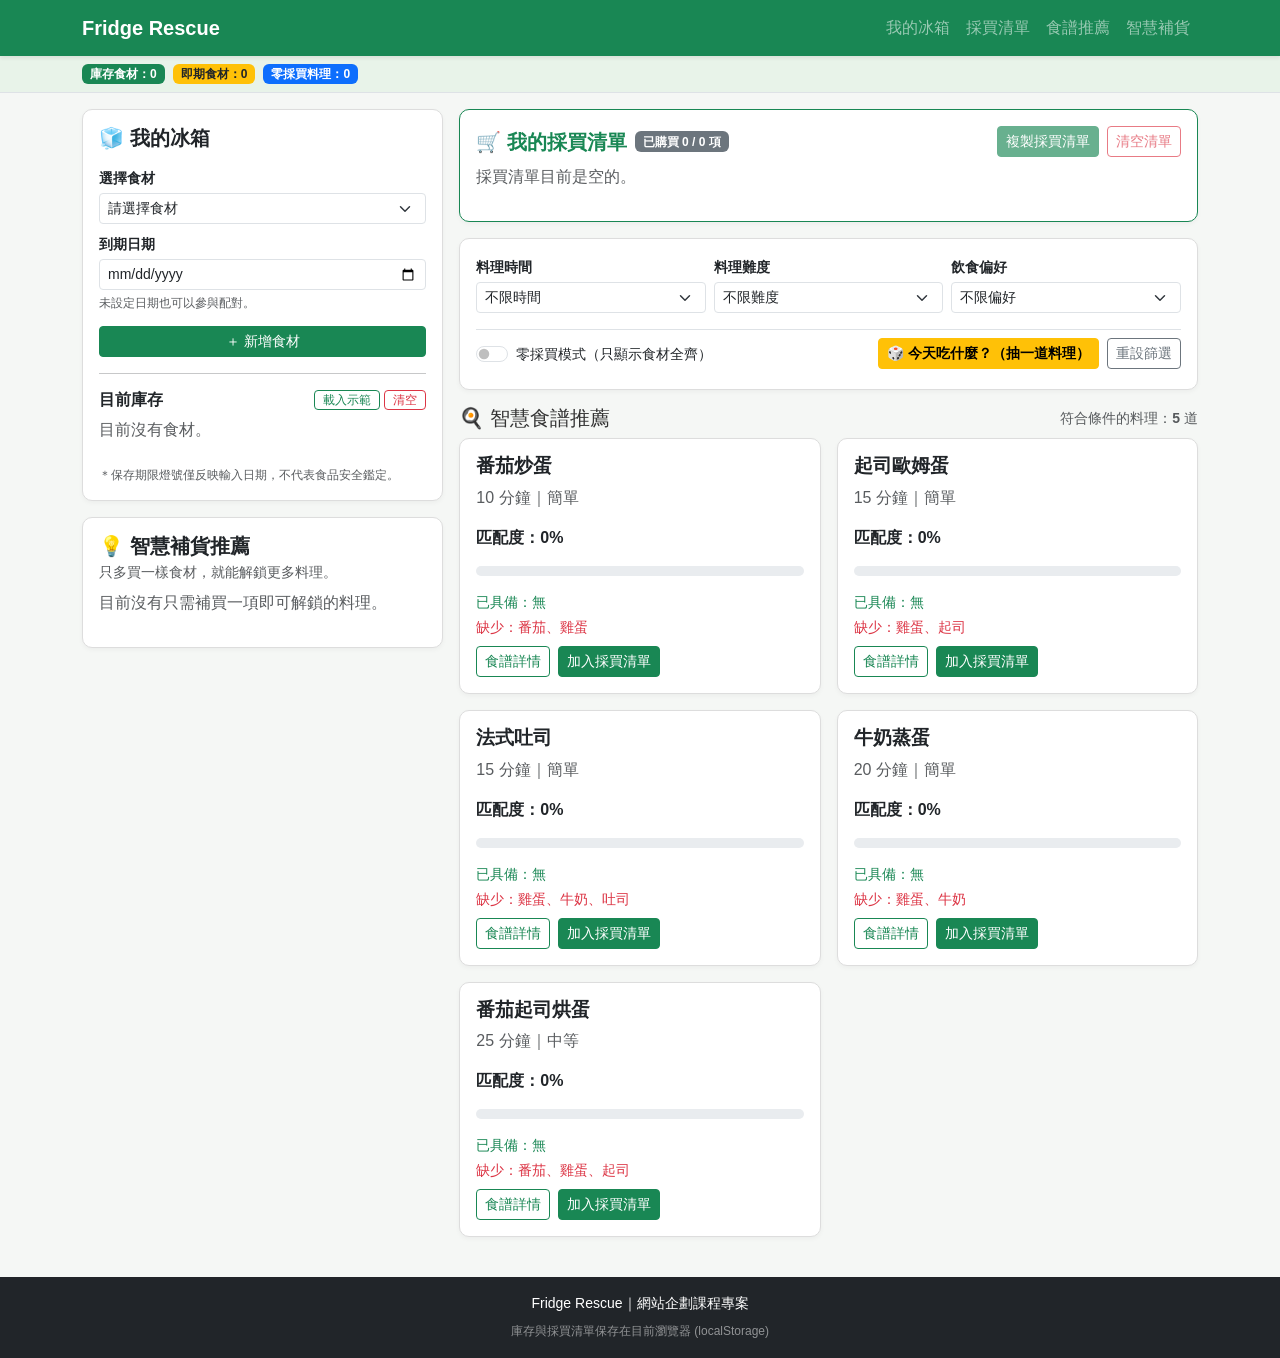
==== index.html @ 9e9a8fc3 "更改介面順序" ====
<!DOCTYPE html>
<html lang="zh-Hant">

<head>
    <meta charset="UTF-8">
    <meta name="viewport" content="width=device-width, initial-scale=1.0">
    <meta name="description" content="Fridge Rescue 智慧冰箱剩食推薦與保鮮管家">

    <title>Fridge Rescue｜智慧冰箱剩食推薦與保鮮管家</title>

    <!-- Bootstrap 5 CSS -->
    <link href="https://cdn.jsdelivr.net/npm/bootstrap@5.3.3/dist/css/bootstrap.min.css" rel="stylesheet">

    <!-- 自訂 CSS -->
    <link rel="stylesheet" href="mystyle.css">
</head>

<body>

    <!-- 頂端導覽列 -->
    <nav class="navbar navbar-expand-lg navbar-dark bg-success sticky-top shadow-sm py-2">
        <div class="container">
            <a class="navbar-brand" href="#">Fridge Rescue</a>

            <button class="navbar-toggler" type="button"
                data-bs-toggle="collapse"
                data-bs-target="#mainNavbar">
                <span class="navbar-toggler-icon"></span>
            </button>

            <div class="collapse navbar-collapse" id="mainNavbar">
                <ul class="navbar-nav ms-auto">
                    <li class="nav-item">
                        <a class="nav-link" href="#fridgeSection">我的冰箱</a>
                    </li>
                    <li class="nav-item">
                        <a class="nav-link" href="#shoppingSection">採買清單</a>
                    </li>
                    <li class="nav-item">
                        <a class="nav-link" href="#recipeSection">食譜推薦</a>
                    </li>
                    <li class="nav-item">
                        <a class="nav-link" href="#restockSection">智慧補貨</a>
                    </li>
                </ul>
            </div>
        </div>
    </nav>

   <!-- 左上角只留三個統計標籤 -->
    <header class="compact-header py-2 border-bottom">
        <div class="container">
            <div class="d-flex flex-wrap gap-2">
                <span class="badge bg-success px-2 py-1">
                    庫存食材：<span id="inventoryCount">0</span>
                </span>

                <span class="badge bg-warning text-dark px-2 py-1">
                    即期食材：<span id="expiringCount">0</span>
                </span>

                <span class="badge bg-primary px-2 py-1">
                    零採買料理：<span id="availableRecipeCount">0</span>
                </span>
            </div>
        </div>
    </header>

    <!-- 網站主要內容 -->
    <main class="container py-3">

        <div id="appMessage" role="status" aria-live="polite"></div>

        <div class="row g-3">

            <!-- 左欄（佔 4 等份）：我的冰箱 ＋ 智慧補貨 -->
            <aside class="col-lg-4" id="fridgeSection">

                <!-- 1. 我的冰箱卡片 -->
                <div class="card mb-3">
                    <div class="card-body">

                        <h2 class="h5 mb-3">🧊 我的冰箱</h2>

                        <div id="mockFridgePanel">

                            <form id="mockFridgeForm">

                                <div class="mb-2">
                                    <label for="ingredientSelect" class="form-label small fw-bold mb-1">
                                        選擇食材
                                    </label>

                                    <select id="ingredientSelect"
                                        class="form-select form-select-sm" required>
                                        <option value="">請選擇食材</option>
                                    </select>
                                </div>

                                <div class="mb-2">
                                    <label for="expiryDate" class="form-label small fw-bold mb-1">
                                        到期日期
                                    </label>

                                    <input type="date" id="expiryDate"
                                        class="form-control form-control-sm">

                                    <small class="text-muted" style="font-size: 12px;">
                                        未設定日期也可以參與配對。
                                    </small>
                                </div>

                                <button type="submit"
                                    class="btn btn-success btn-sm w-100 mt-1">
                                    ＋ 新增食材
                                </button>

                            </form>

                            <hr class="my-3">

                            <div class="d-flex justify-content-between align-items-center mb-2">
                                <h3 class="h6 mb-0 fw-bold">目前庫存</h3>
                                <div class="d-flex gap-1">
                                    <button type="button" id="loadDemoBtn"
                                        class="btn btn-outline-success btn-sm py-0 px-2" style="font-size: 12px;">
                                        載入示範
                                    </button>
                                    <button type="button" id="clearFridgeBtn"
                                        class="btn btn-outline-danger btn-sm py-0 px-2" style="font-size: 12px;">
                                        清空
                                    </button>
                                </div>
                            </div>

                            <div id="mockFridgeList" class="fridge-scroll-area">
                                <p class="text-muted small mb-0">目前沒有食材。</p>
                            </div>

                        </div>

                        <small class="text-muted d-block mt-2" style="font-size: 12px;">
                            ＊保存期限燈號僅反映輸入日期，不代表食品安全鑑定。
                        </small>

                    </div>
                </div>

                <!-- 2. 智慧補貨推薦（移至左欄下方，方便對照） -->
                <div class="card" id="restockSection">
                    <div class="card-body">
                        <h2 class="h5 mb-1">💡 智慧補貨推薦</h2>
                        <p class="text-muted small mb-2">
                            只多買一樣食材，就能解鎖更多料理。
                        </p>
                        <div id="restockList"></div>
                    </div>
                </div>

            </aside>

            <!-- 右欄（佔 8 等份）：最上方直接放「採買清單」與「篩選/抽籤」，接著顯示「食譜推薦」 -->
            <section class="col-lg-8" id="recipeSection">

                <!-- ★ 移到最上方：我的採買清單（選完食譜不用往下滑，直接在上方看到！） -->
                <div class="card mb-3 border-success" id="shoppingSection">
                    <div class="card-body py-3">

                        <div class="d-flex flex-wrap justify-content-between align-items-center gap-2 mb-2">
                            <div class="d-flex align-items-center gap-2">
                                <h2 class="h5 mb-0 text-success">🛒 我的採買清單</h2>
                                <span class="badge bg-secondary">
                                    已購買 <span id="purchasedCount">0</span> / <span id="shoppingCount">0</span> 項
                                </span>
                            </div>

                            <div class="d-flex gap-2">
                                <button type="button" id="copyShoppingBtn"
                                    class="btn btn-success btn-sm">
                                    複製採買清單
                                </button>
                                <button type="button" id="clearShoppingBtn"
                                    class="btn btn-outline-danger btn-sm">
                                    清空清單
                                </button>
                            </div>
                        </div>

                        <!-- JavaScript 動態產生採買清單（改為橫向緊湊排列） -->
                        <div id="shoppingList" class="shopping-grid"></div>

                        <!-- 複製功能的備援文字區 -->
                        <div id="copyFallback" class="mt-2" hidden>
                            <label for="shoppingCopyText" class="form-label small">
                                請手動複製以下文字：
                            </label>
                            <textarea id="shoppingCopyText"
                                class="form-control form-control-sm"
                                rows="3" readonly></textarea>
                        </div>

                    </div>
                </div>

                <!-- 篩選條件 ＋ 今天吃什麼抽籤機（合併成緊湊工具列） -->
                <div class="card mb-3">
                    <div class="card-body py-3">

                        <div class="row g-2 align-items-end">

                            <div class="col-sm-4">
                                <label for="timeFilter" class="form-label small fw-bold mb-1">
                                    料理時間
                                </label>
                                <select id="timeFilter" class="form-select form-select-sm">
                                    <option value="all">不限時間</option>
                                    <option value="10">10 分鐘以內</option>
                                    <option value="20">20 分鐘以內</option>
                                    <option value="30">30 分鐘以內</option>
                                </select>
                            </div>

                            <div class="col-sm-4">
                                <label for="difficultyFilter" class="form-label small fw-bold mb-1">
                                    料理難度
                                </label>
                                <select id="difficultyFilter" class="form-select form-select-sm">
                                    <option value="all">不限難度</option>
                                    <option value="簡單">簡單</option>
                                    <option value="中等">中等</option>
                                    <option value="困難">困難</option>
                                </select>
                            </div>

                            <div class="col-sm-4">
                                <label for="dietFilter" class="form-label small fw-bold mb-1">
                                    飲食偏好
                                </label>
                                <select id="dietFilter" class="form-select form-select-sm">
                                    <option value="all">不限偏好</option>
                                    <option value="蛋奶素">蛋奶素</option>
                                    <option value="無肉">無肉</option>
                                    <option value="無乳製品">無乳製品</option>
                                </select>
                            </div>

                        </div>

                        <div class="d-flex flex-wrap justify-content-between align-items-center gap-2 mt-3 pt-2 border-top">
                            <!-- 零採買模式 -->
                            <div class="form-check form-switch mb-0">
                                <input type="checkbox"
                                    class="form-check-input"
                                    id="zeroShopping">
                                <label class="form-check-label small"
                                    for="zeroShopping">
                                    零採買模式（只顯示食材全齊）
                                </label>
                            </div>

                            <!-- 料理抽籤機按鈕與重設篩選並排 -->
                            <div class="d-flex flex-wrap gap-2 align-items-center">
                                <button type="button" id="randomRecipeBtn"
                                    class="btn btn-warning btn-sm fw-bold">
                                    🎲 今天吃什麼？（抽一道料理）
                                </button>

                                <button type="button" id="resetFiltersBtn"
                                    class="btn btn-outline-secondary btn-sm">
                                    重設篩選
                                </button>
                            </div>
                        </div>

                        <div id="randomRecipeMessage" class="small text-danger mt-1"
                            role="status" aria-live="polite"></div>

                    </div>
                </div>

                <!-- 食譜列表標題列 -->
                <div class="d-flex justify-content-between align-items-center mb-2">
                    <h2 class="h5 mb-0">🍳 智慧食譜推薦</h2>
                    <span class="text-muted small">
                        符合條件的料理：<strong><span id="recipeCount">0</span></strong> 道
                    </span>
                </div>

                <!-- JavaScript 動態產生食譜卡片 -->
                <div id="recipeList" class="row g-3"></div>

            </section>

        </div>

    </main>

    <!-- Bootstrap Modal：食譜詳情 -->
    <div class="modal fade" id="recipeModal" tabindex="-1"
        aria-labelledby="recipeModalTitle" aria-hidden="true">

        <div class="modal-dialog modal-lg modal-dialog-scrollable">

            <div class="modal-content">

                <div class="modal-header">

                    <h2 class="modal-title h5" id="recipeModalTitle">
                        食譜詳情
                    </h2>

                    <button type="button" class="btn-close"
                        data-bs-dismiss="modal"
                        aria-label="關閉"></button>

                </div>

                <div class="modal-body" id="recipeModalBody"></div>

                <div class="modal-footer">

                    <button type="button" id="modalAddShoppingBtn"
                        class="btn btn-success">
                        加入採買清單
                    </button>

                    <button type="button"
                        class="btn btn-secondary"
                        data-bs-dismiss="modal">
                        關閉
                    </button>

                </div>

            </div>

        </div>

    </div>

    <!-- 網站頁尾 -->
    <footer class="bg-dark text-white text-center py-3 mt-4">
        <p class="mb-1 small">Fridge Rescue｜網站企劃課程專案</p>
        <small class="text-white-50" style="font-size: 12px;">
            庫存與採買清單保存在目前瀏覽器 (localStorage)
        </small>
    </footer>

    <!-- Bootstrap 5 JavaScript -->
    <script src="https://cdn.jsdelivr.net/npm/bootstrap@5.3.3/dist/js/bootstrap.bundle.min.js"></script>

    <!-- 食材主檔 -->
    <script src="ingredients.js"></script>

    <!-- 測試食譜 -->
    <script src="recipes.js"></script>

    <!-- 主要功能程式 -->
    <script src="myScript.js"></script>

</body>

</html>
---- mystyle.css ----
@charset "UTF-8";

/* ==============================
   Fridge Rescue 緊湊高效率版面樣式
   ============================== */

/* 基本網頁樣式 */
body {
    margin: 0;
    padding: 0;
    font-family: Arial, Helvetica, "微軟正黑體", sans-serif;
    background-color: #f5f7f5;
    color: #333333;
}

/* 導覽列 */
.navbar-brand {
    font-size: 20px;
    font-weight: bold;
}

/* 縮小後的頂部橫幅（左上角顯示標題與統計） */
.compact-header {
    background-color: #e8f3e9;
}

/* 主要內容區錨點偏移 */
section, aside {
    scroll-margin-top: 65px;
}

/* 卡片共用 */
.card {
    border: 1px solid #dddddd;
    border-radius: 10px;
    box-shadow: 0 2px 5px rgba(0, 0, 0, 0.04);
}

.card h2 {
    font-weight: bold;
}

/* 冰箱庫存捲軸區（避免食材太多時把頁面撐太長） */
.fridge-scroll-area {
    max-height: 360px;
    overflow-y: auto;
    padding-right: 4px;
}

.fridge-item {
    padding: 10px 0;
    border-bottom: 1px solid #eeeeee;
}

.fridge-item:last-child {
    border-bottom: none;
}

/* 上方採買清單：改為多欄橫向排列，不佔垂直高度 */
.shopping-grid {
    display: flex;
    flex-wrap: wrap;
    gap: 8px;
}

.shopping-item {
    display: flex;
    align-items: center;
    justify-content: space-between;
    gap: 10px;
    padding: 6px 12px;
    background-color: #f8fbf8;
    border: 1px solid #d4e8d6;
    border-radius: 8px;
    min-width: 180px;
    flex: 1 1 auto;
}

/* 已購買食材 */
.purchased {
    text-decoration: line-through;
    color: #999999;
}

/* 食譜卡片 */
.recipe-card {
    height: 100%;
}

.recipe-card h3 {
    font-size: 19px;
    font-weight: bold;
}

.recipe-image {
    width: 100%;
    height: 170px;
    object-fit: cover;
    border-radius: 6px;
}

/* 匹配度進度條 */
.progress {
    height: 10px;
    background-color: #e9ecef;
}

/* 已具備及缺少食材 */
.owned-ingredients {
    color: #198754;
    font-size: 14px;
    margin-bottom: 4px;
}

.missing-ingredients {
    color: #dc3545;
    font-size: 14px;
    margin-bottom: 8px;
}

/* 智慧補貨項目 */
.restock-item {
    padding: 10px 12px;
    margin-bottom: 8px;
    background-color: #f0f7f1;
    border-radius: 8px;
    font-size: 14px;
}

button {
    cursor: pointer;
}

/* 手機版響應式調整 */
@media screen and (max-width: 768px) {
    .recipe-image {
        height: 150px;
    }

    .shopping-item {
        width: 100%;
    }
}
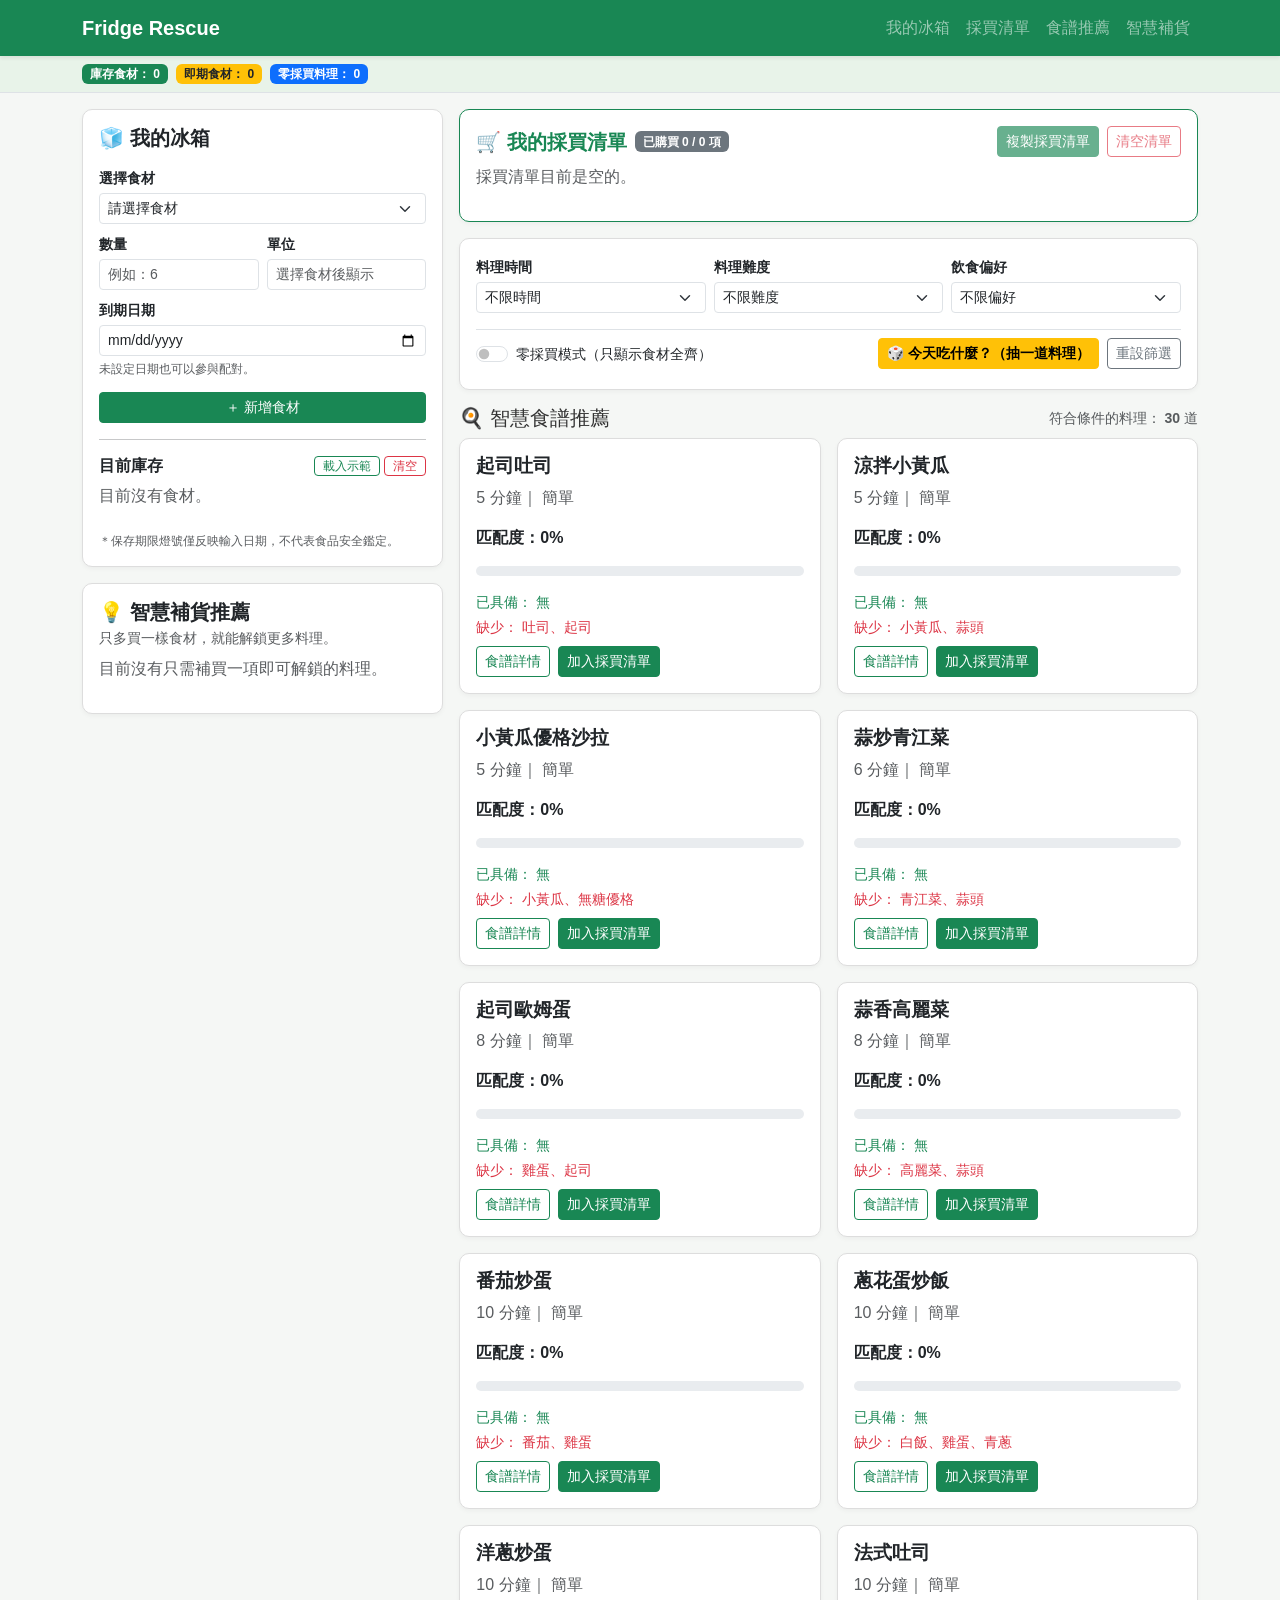
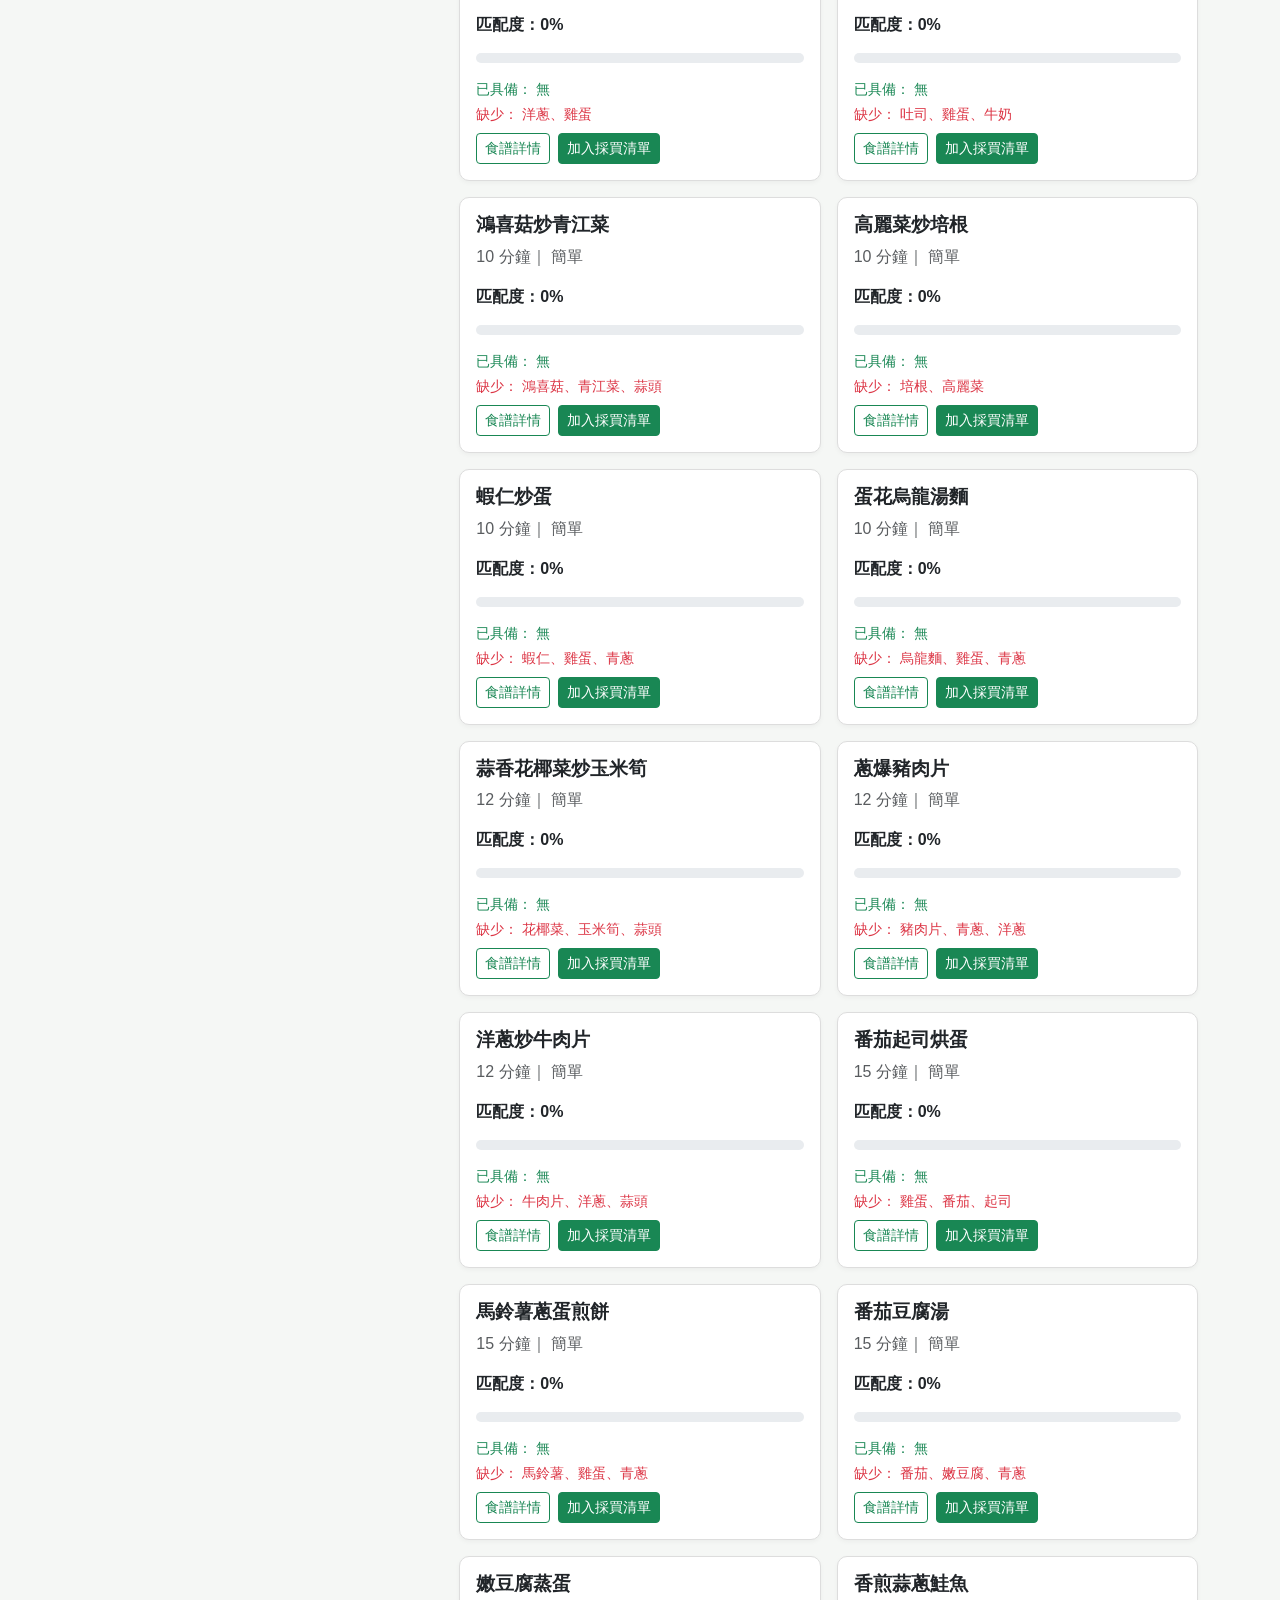
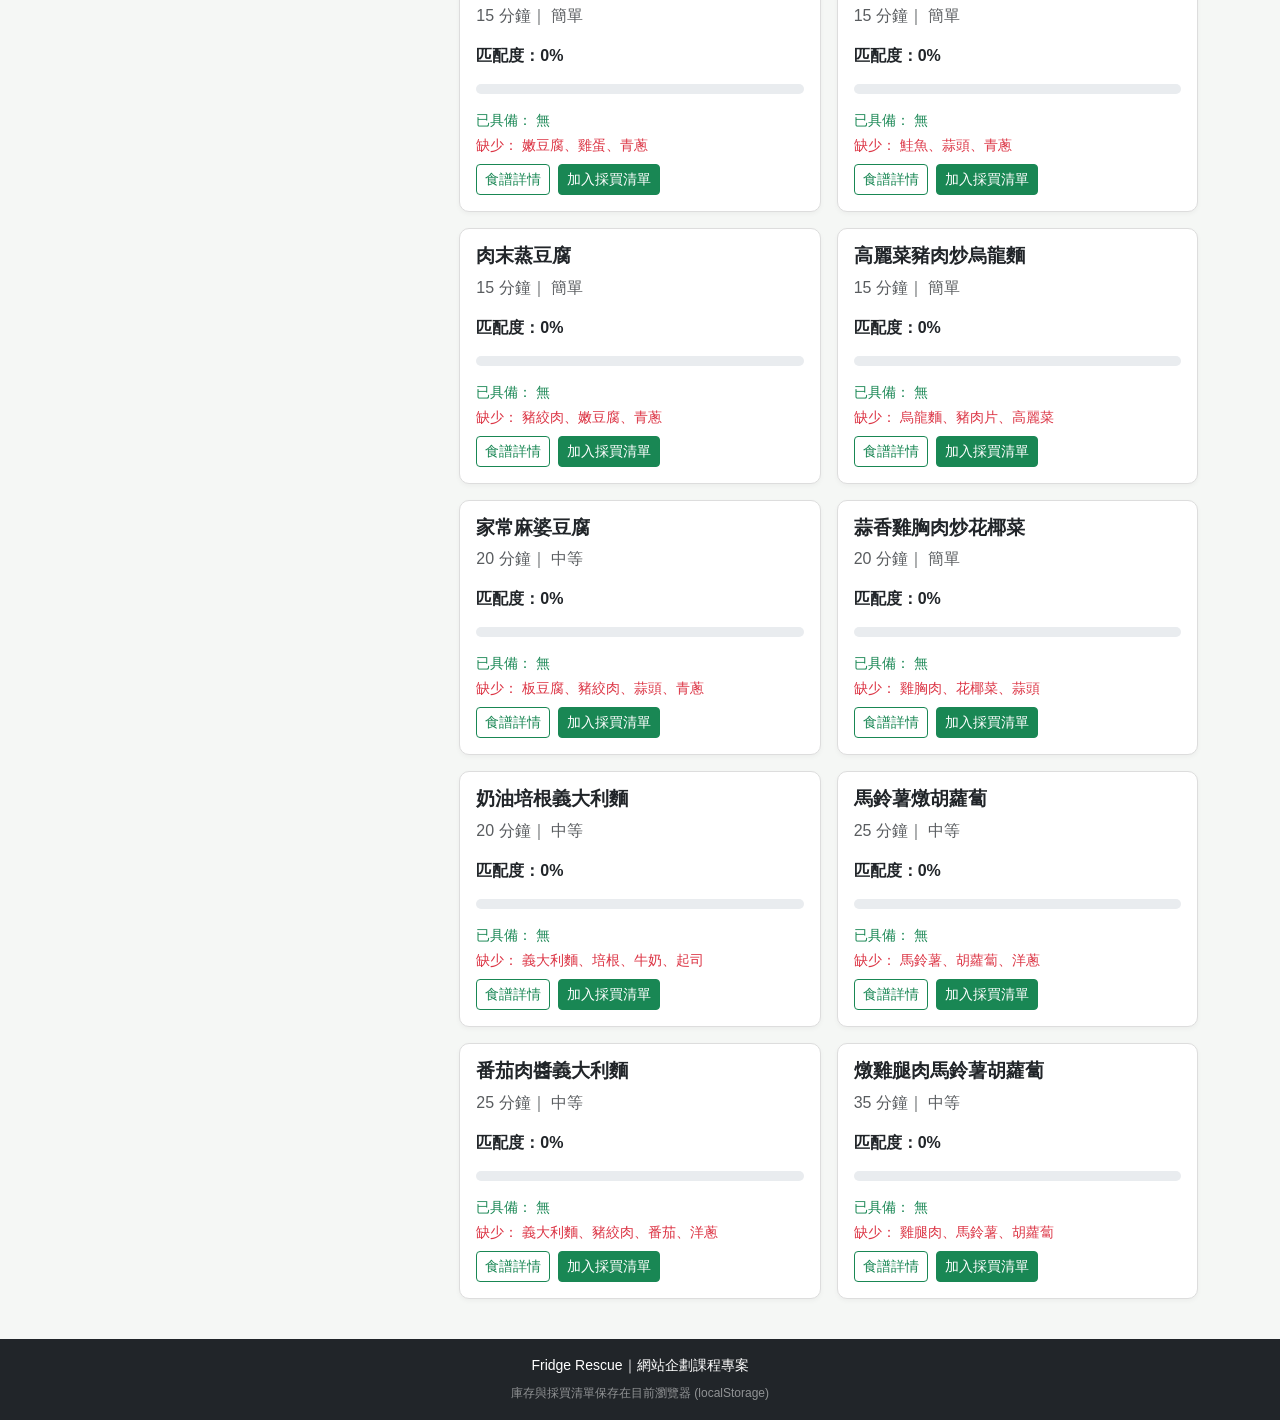
==== commit c3a8d610: "Add files via upload" ====
--- a/index.html
+++ b/index.html
@@ -1,6 +1,6 @@
+
 <!DOCTYPE html>
 <html lang="zh-Hant">
-
 <head>
     <meta charset="UTF-8">
     <meta name="viewport" content="width=device-width, initial-scale=1.0">
@@ -20,48 +20,72 @@
     <!-- 頂端導覽列 -->
     <nav class="navbar navbar-expand-lg navbar-dark bg-success sticky-top shadow-sm py-2">
         <div class="container">
-            <a class="navbar-brand" href="#">Fridge Rescue</a>
-
-            <button class="navbar-toggler" type="button"
+            <a class="navbar-brand" href="#">
+                Fridge Rescue
+            </a>
+
+            <button
+                class="navbar-toggler"
+                type="button"
                 data-bs-toggle="collapse"
-                data-bs-target="#mainNavbar">
+                data-bs-target="#mainNavbar"
+                aria-controls="mainNavbar"
+                aria-expanded="false"
+                aria-label="切換導覽選單">
+
                 <span class="navbar-toggler-icon"></span>
             </button>
 
             <div class="collapse navbar-collapse" id="mainNavbar">
                 <ul class="navbar-nav ms-auto">
                     <li class="nav-item">
-                        <a class="nav-link" href="#fridgeSection">我的冰箱</a>
+                        <a class="nav-link" href="#fridgeSection">
+                            我的冰箱
+                        </a>
                     </li>
+
                     <li class="nav-item">
-                        <a class="nav-link" href="#shoppingSection">採買清單</a>
+                        <a class="nav-link" href="#shoppingSection">
+                            採買清單
+                        </a>
                     </li>
+
                     <li class="nav-item">
-                        <a class="nav-link" href="#recipeSection">食譜推薦</a>
+                        <a class="nav-link" href="#recipeSection">
+                            食譜推薦
+                        </a>
                     </li>
+
                     <li class="nav-item">
-                        <a class="nav-link" href="#restockSection">智慧補貨</a>
+                        <a class="nav-link" href="#restockSection">
+                            智慧補貨
+                        </a>
                     </li>
                 </ul>
             </div>
         </div>
     </nav>
 
-   <!-- 左上角只留三個統計標籤 -->
+    <!-- 精簡統計橫幅 -->
     <header class="compact-header py-2 border-bottom">
         <div class="container">
             <div class="d-flex flex-wrap gap-2">
+
                 <span class="badge bg-success px-2 py-1">
-                    庫存食材：<span id="inventoryCount">0</span>
+                    庫存食材：
+                    <span id="inventoryCount">0</span>
                 </span>
 
                 <span class="badge bg-warning text-dark px-2 py-1">
-                    即期食材：<span id="expiringCount">0</span>
+                    即期食材：
+                    <span id="expiringCount">0</span>
                 </span>
 
                 <span class="badge bg-primary px-2 py-1">
-                    零採買料理：<span id="availableRecipeCount">0</span>
+                    零採買料理：
+                    <span id="availableRecipeCount">0</span>
                 </span>
+
             </div>
         </div>
     </header>
@@ -69,235 +93,428 @@
     <!-- 網站主要內容 -->
     <main class="container py-3">
 
-        <div id="appMessage" role="status" aria-live="polite"></div>
+        <div
+            id="appMessage"
+            role="status"
+            aria-live="polite">
+        </div>
 
         <div class="row g-3">
 
-            <!-- 左欄（佔 4 等份）：我的冰箱 ＋ 智慧補貨 -->
+            <!-- 左欄：我的冰箱與智慧補貨 -->
             <aside class="col-lg-4" id="fridgeSection">
 
-                <!-- 1. 我的冰箱卡片 -->
+                <!-- 我的冰箱 -->
                 <div class="card mb-3">
                     <div class="card-body">
 
-                        <h2 class="h5 mb-3">🧊 我的冰箱</h2>
+                        <h2 class="h5 mb-3">
+                            🧊 我的冰箱
+                        </h2>
 
                         <div id="mockFridgePanel">
 
                             <form id="mockFridgeForm">
 
+                                <!-- 選擇食材 -->
                                 <div class="mb-2">
-                                    <label for="ingredientSelect" class="form-label small fw-bold mb-1">
+
+                                    <label
+                                        for="ingredientSelect"
+                                        class="form-label small fw-bold mb-1">
                                         選擇食材
                                     </label>
 
-                                    <select id="ingredientSelect"
-                                        class="form-select form-select-sm" required>
-                                        <option value="">請選擇食材</option>
+                                    <select
+                                        id="ingredientSelect"
+                                        class="form-select form-select-sm"
+                                        required>
+
+                                        <option value="">
+                                            請選擇食材
+                                        </option>
                                     </select>
                                 </div>
 
+                                <!-- 數量與單位 -->
+                                <div class="row g-2 mb-2">
+
+                                    <div class="col-6">
+
+                                        <label
+                                            for="ingredientQuantity"
+                                            class="form-label small fw-bold mb-1">
+                                            數量
+                                        </label>
+
+                                        <input
+                                            type="number"
+                                            id="ingredientQuantity"
+                                            class="form-control form-control-sm"
+                                            min="0.01"
+                                            step="any"
+                                            placeholder="例如：6"
+                                            required>
+                                    </div>
+
+                                    <div class="col-6">
+
+                                        <label
+                                            for="ingredientUnit"
+                                            class="form-label small fw-bold mb-1">
+                                            單位
+                                        </label>
+
+                                        <input
+                                            type="text"
+                                            id="ingredientUnit"
+                                            class="form-control form-control-sm"
+                                            placeholder="選擇食材後顯示"
+                                            readonly
+                                            aria-label="食材建議單位">
+                                    </div>
+                                </div>
+
+                                <!-- 到期日期 -->
                                 <div class="mb-2">
-                                    <label for="expiryDate" class="form-label small fw-bold mb-1">
+
+                                    <label
+                                        for="expiryDate"
+                                        class="form-label small fw-bold mb-1">
                                         到期日期
                                     </label>
 
-                                    <input type="date" id="expiryDate"
+                                    <input
+                                        type="date"
+                                        id="expiryDate"
                                         class="form-control form-control-sm">
 
-                                    <small class="text-muted" style="font-size: 12px;">
+                                    <small
+                                        class="text-muted"
+                                        style="font-size:12px;">
                                         未設定日期也可以參與配對。
                                     </small>
                                 </div>
 
-                                <button type="submit"
+                                <button
+                                    type="submit"
                                     class="btn btn-success btn-sm w-100 mt-1">
                                     ＋ 新增食材
                                 </button>
-
                             </form>
 
                             <hr class="my-3">
 
+                            <!-- 目前庫存 -->
                             <div class="d-flex justify-content-between align-items-center mb-2">
-                                <h3 class="h6 mb-0 fw-bold">目前庫存</h3>
+
+                                <h3 class="h6 mb-0 fw-bold">
+                                    目前庫存
+                                </h3>
+
                                 <div class="d-flex gap-1">
-                                    <button type="button" id="loadDemoBtn"
-                                        class="btn btn-outline-success btn-sm py-0 px-2" style="font-size: 12px;">
+
+                                    <button
+                                        type="button"
+                                        id="loadDemoBtn"
+                                        class="btn btn-outline-success btn-sm py-0 px-2"
+                                        style="font-size:12px;">
                                         載入示範
                                     </button>
-                                    <button type="button" id="clearFridgeBtn"
-                                        class="btn btn-outline-danger btn-sm py-0 px-2" style="font-size: 12px;">
+
+                                    <button
+                                        type="button"
+                                        id="clearFridgeBtn"
+                                        class="btn btn-outline-danger btn-sm py-0 px-2"
+                                        style="font-size:12px;">
                                         清空
                                     </button>
                                 </div>
                             </div>
 
-                            <div id="mockFridgeList" class="fridge-scroll-area">
-                                <p class="text-muted small mb-0">目前沒有食材。</p>
-                            </div>
-
+                            <div
+                                id="mockFridgeList"
+                                class="fridge-scroll-area">
+
+                                <p class="text-muted small mb-0">
+                                    目前沒有食材。
+                                </p>
+                            </div>
                         </div>
 
-                        <small class="text-muted d-block mt-2" style="font-size: 12px;">
+                        <small
+                            class="text-muted d-block mt-2"
+                            style="font-size:12px;">
                             ＊保存期限燈號僅反映輸入日期，不代表食品安全鑑定。
                         </small>
-
                     </div>
                 </div>
 
-                <!-- 2. 智慧補貨推薦（移至左欄下方，方便對照） -->
+                <!-- 智慧補貨 -->
                 <div class="card" id="restockSection">
                     <div class="card-body">
-                        <h2 class="h5 mb-1">💡 智慧補貨推薦</h2>
+
+                        <h2 class="h5 mb-1">
+                            💡 智慧補貨推薦
+                        </h2>
+
                         <p class="text-muted small mb-2">
                             只多買一樣食材，就能解鎖更多料理。
                         </p>
+
                         <div id="restockList"></div>
                     </div>
                 </div>
-
             </aside>
 
-            <!-- 右欄（佔 8 等份）：最上方直接放「採買清單」與「篩選/抽籤」，接著顯示「食譜推薦」 -->
+            <!-- 右欄：採買清單與食譜推薦 -->
             <section class="col-lg-8" id="recipeSection">
 
-                <!-- ★ 移到最上方：我的採買清單（選完食譜不用往下滑，直接在上方看到！） -->
-                <div class="card mb-3 border-success" id="shoppingSection">
+                <!-- 我的採買清單 -->
+                <div
+                    class="card mb-3 border-success"
+                    id="shoppingSection">
+
                     <div class="card-body py-3">
 
                         <div class="d-flex flex-wrap justify-content-between align-items-center gap-2 mb-2">
+
                             <div class="d-flex align-items-center gap-2">
-                                <h2 class="h5 mb-0 text-success">🛒 我的採買清單</h2>
+
+                                <h2 class="h5 mb-0 text-success">
+                                    🛒 我的採買清單
+                                </h2>
+
                                 <span class="badge bg-secondary">
-                                    已購買 <span id="purchasedCount">0</span> / <span id="shoppingCount">0</span> 項
+                                    已購買
+                                    <span id="purchasedCount">0</span> /
+                                    <span id="shoppingCount">0</span>
+                                    項
                                 </span>
                             </div>
 
                             <div class="d-flex gap-2">
-                                <button type="button" id="copyShoppingBtn"
+
+                                <button
+                                    type="button"
+                                    id="copyShoppingBtn"
                                     class="btn btn-success btn-sm">
                                     複製採買清單
                                 </button>
-                                <button type="button" id="clearShoppingBtn"
+
+                                <button
+                                    type="button"
+                                    id="clearShoppingBtn"
                                     class="btn btn-outline-danger btn-sm">
                                     清空清單
                                 </button>
                             </div>
                         </div>
 
-                        <!-- JavaScript 動態產生採買清單（改為橫向緊湊排列） -->
-                        <div id="shoppingList" class="shopping-grid"></div>
-
-                        <!-- 複製功能的備援文字區 -->
-                        <div id="copyFallback" class="mt-2" hidden>
-                            <label for="shoppingCopyText" class="form-label small">
+                        <div
+                            id="shoppingList"
+                            class="shopping-grid">
+                        </div>
+
+                        <!-- 複製功能備援 -->
+                        <div
+                            id="copyFallback"
+                            class="mt-2"
+                            hidden>
+
+                            <label
+                                for="shoppingCopyText"
+                                class="form-label small">
                                 請手動複製以下文字：
                             </label>
-                            <textarea id="shoppingCopyText"
+
+                            <textarea
+                                id="shoppingCopyText"
                                 class="form-control form-control-sm"
-                                rows="3" readonly></textarea>
+                                rows="3"
+                                readonly></textarea>
                         </div>
-
                     </div>
                 </div>
 
-                <!-- 篩選條件 ＋ 今天吃什麼抽籤機（合併成緊湊工具列） -->
+                <!-- 篩選條件與料理抽籤機 -->
                 <div class="card mb-3">
                     <div class="card-body py-3">
 
                         <div class="row g-2 align-items-end">
 
+                            <!-- 料理時間 -->
                             <div class="col-sm-4">
-                                <label for="timeFilter" class="form-label small fw-bold mb-1">
+
+                                <label
+                                    for="timeFilter"
+                                    class="form-label small fw-bold mb-1">
                                     料理時間
                                 </label>
-                                <select id="timeFilter" class="form-select form-select-sm">
-                                    <option value="all">不限時間</option>
-                                    <option value="10">10 分鐘以內</option>
-                                    <option value="20">20 分鐘以內</option>
-                                    <option value="30">30 分鐘以內</option>
+
+                                <select
+                                    id="timeFilter"
+                                    class="form-select form-select-sm">
+
+                                    <option value="all">
+                                        不限時間
+                                    </option>
+
+                                    <option value="10">
+                                        10 分鐘以內
+                                    </option>
+
+                                    <option value="20">
+                                        20 分鐘以內
+                                    </option>
+
+                                    <option value="30">
+                                        30 分鐘以內
+                                    </option>
                                 </select>
                             </div>
 
+                            <!-- 料理難度 -->
                             <div class="col-sm-4">
-                                <label for="difficultyFilter" class="form-label small fw-bold mb-1">
+
+                                <label
+                                    for="difficultyFilter"
+                                    class="form-label small fw-bold mb-1">
                                     料理難度
                                 </label>
-                                <select id="difficultyFilter" class="form-select form-select-sm">
-                                    <option value="all">不限難度</option>
-                                    <option value="簡單">簡單</option>
-                                    <option value="中等">中等</option>
-                                    <option value="困難">困難</option>
+
+                                <select
+                                    id="difficultyFilter"
+                                    class="form-select form-select-sm">
+
+                                    <option value="all">
+                                        不限難度
+                                    </option>
+
+                                    <option value="簡單">
+                                        簡單
+                                    </option>
+
+                                    <option value="中等">
+                                        中等
+                                    </option>
+
+                                    <option value="困難">
+                                        困難
+                                    </option>
                                 </select>
                             </div>
 
+                            <!-- 飲食偏好 -->
                             <div class="col-sm-4">
-                                <label for="dietFilter" class="form-label small fw-bold mb-1">
+
+                                <label
+                                    for="dietFilter"
+                                    class="form-label small fw-bold mb-1">
                                     飲食偏好
                                 </label>
-                                <select id="dietFilter" class="form-select form-select-sm">
-                                    <option value="all">不限偏好</option>
-                                    <option value="蛋奶素">蛋奶素</option>
-                                    <option value="無肉">無肉</option>
-                                    <option value="無乳製品">無乳製品</option>
+
+                                <select
+                                    id="dietFilter"
+                                    class="form-select form-select-sm">
+
+                                    <option value="all">
+                                        不限偏好
+                                    </option>
+
+                                    <option value="葷食">
+                                        葷食
+                                    </option>
+
+                                    <option value="蛋奶素">
+                                        蛋奶素
+                                    </option>
+
+                                    <option value="全素">
+                                        全素
+                                    </option>
                                 </select>
                             </div>
-
                         </div>
 
                         <div class="d-flex flex-wrap justify-content-between align-items-center gap-2 mt-3 pt-2 border-top">
+
                             <!-- 零採買模式 -->
                             <div class="form-check form-switch mb-0">
-                                <input type="checkbox"
+
+                                <input
+                                    type="checkbox"
                                     class="form-check-input"
                                     id="zeroShopping">
-                                <label class="form-check-label small"
+
+                                <label
+                                    class="form-check-label small"
                                     for="zeroShopping">
                                     零採買模式（只顯示食材全齊）
                                 </label>
                             </div>
 
-                            <!-- 料理抽籤機按鈕與重設篩選並排 -->
                             <div class="d-flex flex-wrap gap-2 align-items-center">
-                                <button type="button" id="randomRecipeBtn"
+
+                                <button
+                                    type="button"
+                                    id="randomRecipeBtn"
                                     class="btn btn-warning btn-sm fw-bold">
                                     🎲 今天吃什麼？（抽一道料理）
                                 </button>
 
-                                <button type="button" id="resetFiltersBtn"
+                                <button
+                                    type="button"
+                                    id="resetFiltersBtn"
                                     class="btn btn-outline-secondary btn-sm">
                                     重設篩選
                                 </button>
                             </div>
                         </div>
 
-                        <div id="randomRecipeMessage" class="small text-danger mt-1"
-                            role="status" aria-live="polite"></div>
-
+                        <div
+                            id="randomRecipeMessage"
+                            class="small text-danger mt-1"
+                            role="status"
+                            aria-live="polite">
+                        </div>
                     </div>
                 </div>
 
-                <!-- 食譜列表標題列 -->
+                <!-- 智慧食譜推薦列表 -->
                 <div class="d-flex justify-content-between align-items-center mb-2">
-                    <h2 class="h5 mb-0">🍳 智慧食譜推薦</h2>
+
+                    <h2 class="h5 mb-0">
+                        🍳 智慧食譜推薦
+                    </h2>
+
                     <span class="text-muted small">
-                        符合條件的料理：<strong><span id="recipeCount">0</span></strong> 道
+                        符合條件的料理：
+                        <strong>
+                            <span id="recipeCount">0</span>
+                        </strong>
+                        道
                     </span>
                 </div>
 
-                <!-- JavaScript 動態產生食譜卡片 -->
-                <div id="recipeList" class="row g-3"></div>
-
+                <div
+                    id="recipeList"
+                    class="row g-3">
+                </div>
             </section>
-
         </div>
-
     </main>
 
-    <!-- Bootstrap Modal：食譜詳情 -->
-    <div class="modal fade" id="recipeModal" tabindex="-1"
-        aria-labelledby="recipeModalTitle" aria-hidden="true">
+    <!-- ======================================
+         食譜詳情 Modal
+         ====================================== -->
+
+    <div
+        class="modal fade"
+        id="recipeModal"
+        tabindex="-1"
+        aria-labelledby="recipeModalTitle"
+        aria-hidden="true">
 
         <div class="modal-dialog modal-lg modal-dialog-scrollable">
 
@@ -305,43 +522,166 @@
 
                 <div class="modal-header">
 
-                    <h2 class="modal-title h5" id="recipeModalTitle">
+                    <h2
+                        class="modal-title h5"
+                        id="recipeModalTitle">
                         食譜詳情
                     </h2>
 
-                    <button type="button" class="btn-close"
+                    <button
+                        type="button"
+                        class="btn-close"
                         data-bs-dismiss="modal"
-                        aria-label="關閉"></button>
-
-                </div>
-
-                <div class="modal-body" id="recipeModalBody"></div>
+                        aria-label="關閉">
+                    </button>
+                </div>
+
+                <div
+                    class="modal-body"
+                    id="recipeModalBody">
+                </div>
 
                 <div class="modal-footer">
 
-                    <button type="button" id="modalAddShoppingBtn"
-                        class="btn btn-success">
+                    <!-- 原本的採買功能 -->
+                    <button
+                        type="button"
+                        id="modalAddShoppingBtn"
+                        class="btn btn-outline-success">
                         加入採買清單
                     </button>
 
-                    <button type="button"
+                    <!-- V2.0 新增：完成料理入口 -->
+                    <button
+                        type="button"
+                        id="completeRecipeBtn"
+                        class="btn btn-success"
+                        disabled>
+                        ✓ 完成料理／更新庫存
+                    </button>
+
+                    <button
+                        type="button"
                         class="btn btn-secondary"
                         data-bs-dismiss="modal">
                         關閉
                     </button>
-
-                </div>
-
+                </div>
             </div>
-
         </div>
-
     </div>
 
-    <!-- 網站頁尾 -->
+    <!-- ======================================
+         V2.0 新增：更新庫存 Modal
+         下一步由 myScript.js 接入操作邏輯
+         ====================================== -->
+
+    <div
+        class="modal fade"
+        id="cookingInventoryModal"
+        tabindex="-1"
+        aria-labelledby="cookingInventoryModalTitle"
+        aria-hidden="true">
+
+        <div class="modal-dialog modal-lg modal-dialog-scrollable">
+
+            <div class="modal-content">
+
+                <div class="modal-header">
+
+                    <h2
+                        class="modal-title h5"
+                        id="cookingInventoryModalTitle">
+                        完成料理／更新庫存
+                    </h2>
+
+                    <button
+                        type="button"
+                        class="btn-close"
+                        data-bs-dismiss="modal"
+                        aria-label="關閉">
+                    </button>
+                </div>
+
+                <div class="modal-body">
+
+                    <p class="text-muted small mb-3">
+                        請選擇實際使用的食材批次與數量。
+                        系統不會自動根據食譜文字扣除食材，
+                        只有在確認後才會更新庫存。
+                    </p>
+
+                    <!-- 顯示目前要完成的料理 -->
+                    <div class="mb-3">
+
+                        <h3
+                            class="h6 fw-bold"
+                            id="cookingRecipeName">
+                            尚未選擇料理
+                        </h3>
+                    </div>
+
+                    <!-- 操作說明或警告訊息 -->
+                    <div
+                        id="cookingInventoryMessage"
+                        role="status"
+                        aria-live="polite">
+                    </div>
+
+                    <!--
+                        扣庫存表單：
+                        JavaScript 會依必要食材產生批次與數量欄位。
+                    -->
+                    <form id="cookingInventoryForm">
+
+                        <div
+                            id="cookingInventoryList">
+                        </div>
+                    </form>
+
+                    <p class="small text-muted mt-3 mb-0">
+                        注意：沒有數量、已過期或日期無效的庫存，
+                        不可直接進行扣除。
+                        配對度 100% 只表示食材種類齊全，
+                        不保證數量足夠。
+                    </p>
+                </div>
+
+                <div class="modal-footer">
+
+                    <!-- 取消不更動庫存 -->
+                    <button
+                        type="button"
+                        id="cancelCookingBtn"
+                        class="btn btn-outline-secondary"
+                        data-bs-dismiss="modal">
+                        取消
+                    </button>
+
+                    <!-- 下一步接入驗證與正式扣除功能 -->
+                    <button
+                        type="submit"
+                        form="cookingInventoryForm"
+                        id="confirmCookingBtn"
+                        class="btn btn-success"
+                        disabled>
+                        確認更新庫存
+                    </button>
+                </div>
+            </div>
+        </div>
+    </div>
+
+    <!-- 頁尾 -->
     <footer class="bg-dark text-white text-center py-3 mt-4">
-        <p class="mb-1 small">Fridge Rescue｜網站企劃課程專案</p>
-        <small class="text-white-50" style="font-size: 12px;">
+
+        <p class="mb-1 small">
+            Fridge Rescue｜網站企劃課程專案
+        </p>
+
+        <small
+            class="text-white-50"
+            style="font-size:12px;">
             庫存與採買清單保存在目前瀏覽器 (localStorage)
         </small>
     </footer>
@@ -349,15 +689,17 @@
     <!-- Bootstrap 5 JavaScript -->
     <script src="https://cdn.jsdelivr.net/npm/bootstrap@5.3.3/dist/js/bootstrap.bundle.min.js"></script>
 
-    <!-- 食材主檔 -->
+    <!-- B 的食材主檔 -->
     <script src="ingredients.js"></script>
 
-    <!-- 測試食譜 -->
-    <script src="recipes.js"></script>
-
-    <!-- 主要功能程式 -->
+    <!-- C 的 30 道正式食譜 -->
+    <script src="recipes-c.js"></script>
+
+    <!-- C 食譜與 A 系統的資料格式轉換 -->
+    <script src="recipe-adapter.js"></script>
+
+    <!-- A 的主要功能程式 -->
     <script src="myScript.js"></script>
 
 </body>
-
-</html>+</html>
--- a/mystyle.css
+++ b/mystyle.css
@@ -1,7 +1,9 @@
+
 @charset "UTF-8";
 
 /* ==============================
-   Fridge Rescue 緊湊高效率版面樣式
+   Fridge Rescue｜緊湊高效率版面
+   組員 B 的新版 CSS
    ============================== */
 
 /* 基本網頁樣式 */
@@ -19,17 +21,20 @@
     font-weight: bold;
 }
 
-/* 縮小後的頂部橫幅（左上角顯示標題與統計） */
+/* 精簡統計橫幅 */
 .compact-header {
     background-color: #e8f3e9;
 }
 
-/* 主要內容區錨點偏移 */
-section, aside {
+/* 錨點偏移，避免固定導覽列遮擋內容 */
+section,
+aside,
+#shoppingSection,
+#restockSection {
     scroll-margin-top: 65px;
 }
 
-/* 卡片共用 */
+/* 共用卡片樣式 */
 .card {
     border: 1px solid #dddddd;
     border-radius: 10px;
@@ -40,7 +45,7 @@
     font-weight: bold;
 }
 
-/* 冰箱庫存捲軸區（避免食材太多時把頁面撐太長） */
+/* 冰箱庫存捲動區 */
 .fridge-scroll-area {
     max-height: 360px;
     overflow-y: auto;
@@ -56,7 +61,7 @@
     border-bottom: none;
 }
 
-/* 上方採買清單：改為多欄橫向排列，不佔垂直高度 */
+/* 採買清單：多欄橫向排列 */
 .shopping-grid {
     display: flex;
     flex-wrap: wrap;
@@ -105,7 +110,7 @@
     background-color: #e9ecef;
 }
 
-/* 已具備及缺少食材 */
+/* 已具備與缺少食材 */
 .owned-ingredients {
     color: #198754;
     font-size: 14px;
@@ -127,6 +132,7 @@
     font-size: 14px;
 }
 
+/* 按鈕 */
 button {
     cursor: pointer;
 }
@@ -139,5 +145,6 @@
 
     .shopping-item {
         width: 100%;
+        min-width: 0;
     }
-}+}
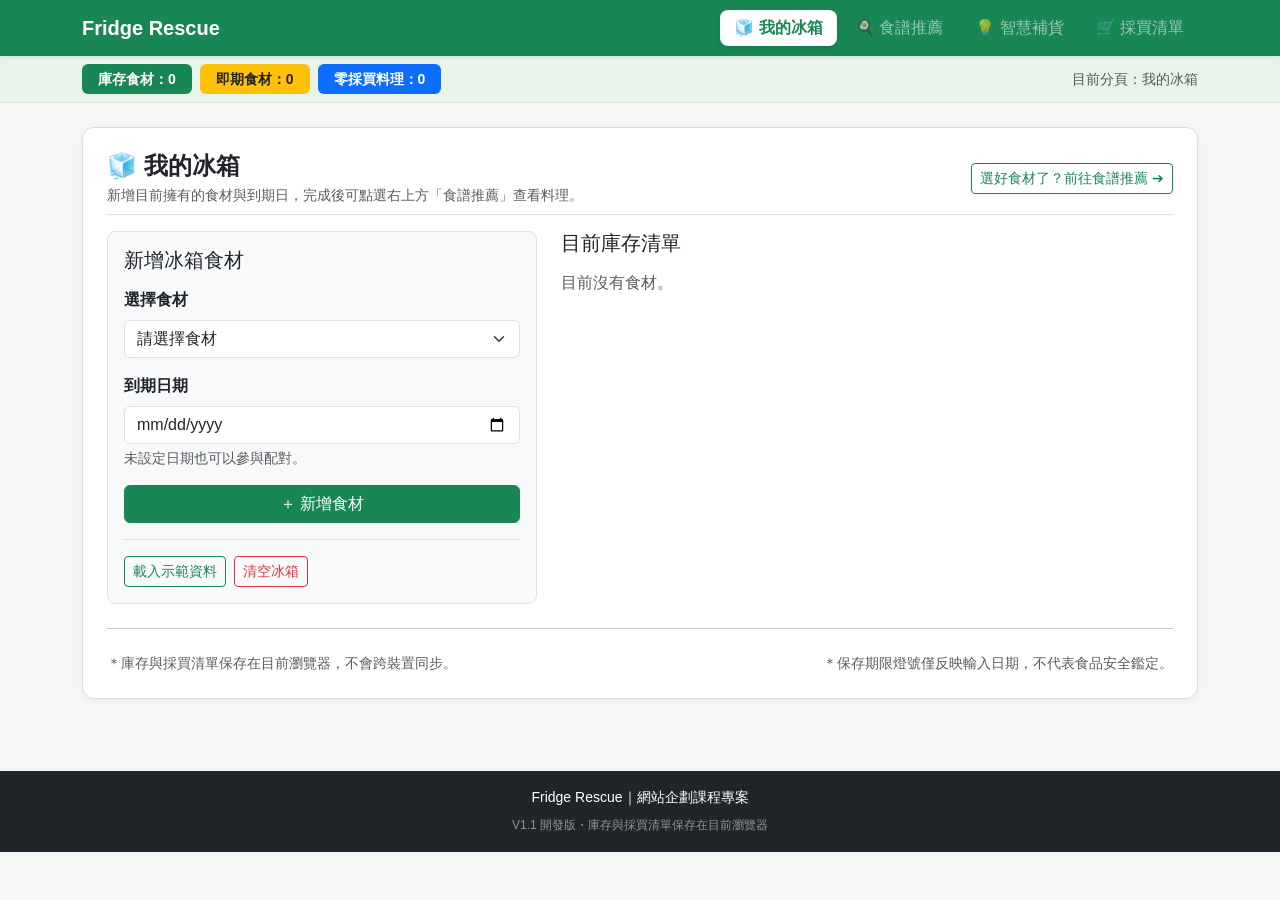
==== commit 2c373a3e: "新增分頁功能與採買清單與冰箱連結之功能" ====
--- a/index.html
+++ b/index.html
@@ -1,6 +1,6 @@
-
 <!DOCTYPE html>
 <html lang="zh-Hant">
+
 <head>
     <meta charset="UTF-8">
     <meta name="viewport" content="width=device-width, initial-scale=1.0">
@@ -17,48 +17,37 @@
 
 <body>
 
-    <!-- 頂端導覽列 -->
+    <!-- 頂端導覽列：右上角按鈕點擊直接切換分頁 -->
     <nav class="navbar navbar-expand-lg navbar-dark bg-success sticky-top shadow-sm py-2">
         <div class="container">
-            <a class="navbar-brand" href="#">
-                Fridge Rescue
-            </a>
-
-            <button
-                class="navbar-toggler"
-                type="button"
+            <a class="navbar-brand" href="#" data-tab-target="fridgeSection">Fridge Rescue</a>
+
+            <button class="navbar-toggler" type="button"
                 data-bs-toggle="collapse"
-                data-bs-target="#mainNavbar"
-                aria-controls="mainNavbar"
-                aria-expanded="false"
-                aria-label="切換導覽選單">
-
+                data-bs-target="#mainNavbar">
                 <span class="navbar-toggler-icon"></span>
             </button>
 
             <div class="collapse navbar-collapse" id="mainNavbar">
-                <ul class="navbar-nav ms-auto">
+                <ul class="navbar-nav ms-auto gap-1" id="pageTabNav">
                     <li class="nav-item">
-                        <a class="nav-link" href="#fridgeSection">
-                            我的冰箱
+                        <a class="nav-link tab-nav-btn active" href="#fridgeSection" data-tab-target="fridgeSection">
+                            🧊 我的冰箱
                         </a>
                     </li>
-
                     <li class="nav-item">
-                        <a class="nav-link" href="#shoppingSection">
-                            採買清單
+                        <a class="nav-link tab-nav-btn" href="#recipeSection" data-tab-target="recipeSection">
+                            🍳 食譜推薦
                         </a>
                     </li>
-
                     <li class="nav-item">
-                        <a class="nav-link" href="#recipeSection">
-                            食譜推薦
+                        <a class="nav-link tab-nav-btn" href="#restockSection" data-tab-target="restockSection">
+                            💡 智慧補貨
                         </a>
                     </li>
-
                     <li class="nav-item">
-                        <a class="nav-link" href="#restockSection">
-                            智慧補貨
+                        <a class="nav-link tab-nav-btn" href="#shoppingSection" data-tab-target="shoppingSection">
+                            🛒 採買清單
                         </a>
                     </li>
                 </ul>
@@ -66,455 +55,279 @@
         </div>
     </nav>
 
-    <!-- 精簡統計橫幅 -->
+    <!-- 左上角只留三個統計標籤（點擊標籤也可直接跳到對應分頁） -->
     <header class="compact-header py-2 border-bottom">
         <div class="container">
-            <div class="d-flex flex-wrap gap-2">
-
-                <span class="badge bg-success px-2 py-1">
-                    庫存食材：
-                    <span id="inventoryCount">0</span>
-                </span>
-
-                <span class="badge bg-warning text-dark px-2 py-1">
-                    即期食材：
-                    <span id="expiringCount">0</span>
-                </span>
-
-                <span class="badge bg-primary px-2 py-1">
-                    零採買料理：
-                    <span id="availableRecipeCount">0</span>
-                </span>
-
+            <div class="d-flex flex-wrap align-items-center justify-content-between gap-2">
+                <div class="d-flex flex-wrap gap-2">
+                    <span class="badge bg-success px-3 py-2 status-pill" data-tab-target="fridgeSection" title="點擊前往我的冰箱">
+                        庫存食材：<span id="inventoryCount">0</span>
+                    </span>
+
+                    <span class="badge bg-warning text-dark px-3 py-2 status-pill" data-tab-target="fridgeSection" title="點擊前往我的冰箱">
+                        即期食材：<span id="expiringCount">0</span>
+                    </span>
+
+                    <span class="badge bg-primary px-3 py-2 status-pill" data-tab-target="recipeSection" title="點擊前往食譜推薦">
+                        零採買料理：<span id="availableRecipeCount">0</span>
+                    </span>
+                </div>
+
+                <!-- 目前所在分頁小提示 -->
+                <small class="text-muted d-none d-md-inline" id="currentTabHint">
+                    目前分頁：我的冰箱
+                </small>
             </div>
         </div>
     </header>
 
-    <!-- 網站主要內容 -->
-    <main class="container py-3">
-
-        <div
-            id="appMessage"
-            role="status"
-            aria-live="polite">
-        </div>
-
-        <div class="row g-3">
-
-            <!-- 左欄：我的冰箱與智慧補貨 -->
-            <aside class="col-lg-4" id="fridgeSection">
-
-                <!-- 我的冰箱 -->
-                <div class="card mb-3">
-                    <div class="card-body">
-
-                        <h2 class="h5 mb-3">
-                            🧊 我的冰箱
-                        </h2>
-
-                        <div id="mockFridgePanel">
-
-                            <form id="mockFridgeForm">
-
-                                <!-- 選擇食材 -->
-                                <div class="mb-2">
-
-                                    <label
-                                        for="ingredientSelect"
-                                        class="form-label small fw-bold mb-1">
-                                        選擇食材
-                                    </label>
-
-                                    <select
-                                        id="ingredientSelect"
-                                        class="form-select form-select-sm"
-                                        required>
-
-                                        <option value="">
-                                            請選擇食材
-                                        </option>
-                                    </select>
-                                </div>
-
-                                <!-- 數量與單位 -->
-                                <div class="row g-2 mb-2">
-
-                                    <div class="col-6">
-
-                                        <label
-                                            for="ingredientQuantity"
-                                            class="form-label small fw-bold mb-1">
-                                            數量
-                                        </label>
-
-                                        <input
-                                            type="number"
-                                            id="ingredientQuantity"
-                                            class="form-control form-control-sm"
-                                            min="0.01"
-                                            step="any"
-                                            placeholder="例如：6"
-                                            required>
-                                    </div>
-
-                                    <div class="col-6">
-
-                                        <label
-                                            for="ingredientUnit"
-                                            class="form-label small fw-bold mb-1">
-                                            單位
-                                        </label>
-
-                                        <input
-                                            type="text"
-                                            id="ingredientUnit"
-                                            class="form-control form-control-sm"
-                                            placeholder="選擇食材後顯示"
-                                            readonly
-                                            aria-label="食材建議單位">
+    <!-- 網站主要內容（每次只顯示一個分頁，寬敞不擁擠！） -->
+    <main class="container py-4">
+
+        <div id="appMessage" role="status" aria-live="polite"></div>
+
+        <!-- ==================== 分頁 1：我的冰箱 ==================== -->
+        <section id="fridgeSection" class="tab-page active-page">
+            <div class="card">
+                <div class="card-body p-4">
+
+                    <div class="d-flex flex-wrap justify-content-between align-items-center gap-2 mb-3 pb-2 border-bottom">
+                        <div>
+                            <h2 class="h4 mb-1">🧊 我的冰箱</h2>
+                            <p class="text-muted small mb-0">新增目前擁有的食材與到期日，完成後可點選右上方「食譜推薦」查看料理。</p>
+                        </div>
+                        <button type="button" class="btn btn-outline-success btn-sm" data-tab-target="recipeSection">
+                            選好食材了？前往食譜推薦 ➔
+                        </button>
+                    </div>
+
+                    <div id="mockFridgePanel">
+                        <div class="row g-4">
+
+                            <!-- 左半邊：新增食材表單 -->
+                            <div class="col-md-5">
+                                <div class="p-3 bg-light rounded-3 border">
+                                    <h3 class="h5 mb-3">新增冰箱食材</h3>
+                                    <form id="mockFridgeForm">
+
+                                        <div class="mb-3">
+                                            <label for="ingredientSelect" class="form-label fw-bold">
+                                                選擇食材
+                                            </label>
+                                            <select id="ingredientSelect" class="form-select" required>
+                                                <option value="">請選擇食材</option>
+                                            </select>
+                                        </div>
+
+                                        <div class="mb-3">
+                                            <label for="expiryDate" class="form-label fw-bold">
+                                                到期日期
+                                            </label>
+                                            <input type="date" id="expiryDate" class="form-control">
+                                            <small class="text-muted d-block mt-1">
+                                                未設定日期也可以參與配對。
+                                            </small>
+                                        </div>
+
+                                        <button type="submit" class="btn btn-success w-100">
+                                            ＋ 新增食材
+                                        </button>
+
+                                    </form>
+
+                                    <div class="d-flex flex-wrap gap-2 mt-3 pt-3 border-top">
+                                        <button type="button" id="loadDemoBtn" class="btn btn-outline-success btn-sm">
+                                            載入示範資料
+                                        </button>
+                                        <button type="button" id="clearFridgeBtn" class="btn btn-outline-danger btn-sm">
+                                            清空冰箱
+                                        </button>
                                     </div>
                                 </div>
-
-                                <!-- 到期日期 -->
-                                <div class="mb-2">
-
-                                    <label
-                                        for="expiryDate"
-                                        class="form-label small fw-bold mb-1">
-                                        到期日期
-                                    </label>
-
-                                    <input
-                                        type="date"
-                                        id="expiryDate"
-                                        class="form-control form-control-sm">
-
-                                    <small
-                                        class="text-muted"
-                                        style="font-size:12px;">
-                                        未設定日期也可以參與配對。
-                                    </small>
-                                </div>
-
-                                <button
-                                    type="submit"
-                                    class="btn btn-success btn-sm w-100 mt-1">
-                                    ＋ 新增食材
-                                </button>
-                            </form>
-
-                            <hr class="my-3">
-
-                            <!-- 目前庫存 -->
-                            <div class="d-flex justify-content-between align-items-center mb-2">
-
-                                <h3 class="h6 mb-0 fw-bold">
-                                    目前庫存
-                                </h3>
-
-                                <div class="d-flex gap-1">
-
-                                    <button
-                                        type="button"
-                                        id="loadDemoBtn"
-                                        class="btn btn-outline-success btn-sm py-0 px-2"
-                                        style="font-size:12px;">
-                                        載入示範
-                                    </button>
-
-                                    <button
-                                        type="button"
-                                        id="clearFridgeBtn"
-                                        class="btn btn-outline-danger btn-sm py-0 px-2"
-                                        style="font-size:12px;">
-                                        清空
-                                    </button>
+                            </div>
+
+                            <!-- 右半邊：目前庫存列表 -->
+                            <div class="col-md-7">
+                                <h3 class="h5 mb-3">目前庫存清單</h3>
+                                <div id="mockFridgeList">
+                                    <p class="text-muted">目前沒有食材。</p>
                                 </div>
                             </div>
 
-                            <div
-                                id="mockFridgeList"
-                                class="fridge-scroll-area">
-
-                                <p class="text-muted small mb-0">
-                                    目前沒有食材。
-                                </p>
-                            </div>
-                        </div>
-
-                        <small
-                            class="text-muted d-block mt-2"
-                            style="font-size:12px;">
-                            ＊保存期限燈號僅反映輸入日期，不代表食品安全鑑定。
-                        </small>
-                    </div>
-                </div>
-
-                <!-- 智慧補貨 -->
-                <div class="card" id="restockSection">
-                    <div class="card-body">
-
-                        <h2 class="h5 mb-1">
-                            💡 智慧補貨推薦
-                        </h2>
-
-                        <p class="text-muted small mb-2">
-                            只多買一樣食材，就能解鎖更多料理。
-                        </p>
-
-                        <div id="restockList"></div>
-                    </div>
-                </div>
-            </aside>
-
-            <!-- 右欄：採買清單與食譜推薦 -->
-            <section class="col-lg-8" id="recipeSection">
-
-                <!-- 我的採買清單 -->
-                <div
-                    class="card mb-3 border-success"
-                    id="shoppingSection">
-
-                    <div class="card-body py-3">
-
-                        <div class="d-flex flex-wrap justify-content-between align-items-center gap-2 mb-2">
-
-                            <div class="d-flex align-items-center gap-2">
-
-                                <h2 class="h5 mb-0 text-success">
-                                    🛒 我的採買清單
-                                </h2>
-
-                                <span class="badge bg-secondary">
-                                    已購買
-                                    <span id="purchasedCount">0</span> /
-                                    <span id="shoppingCount">0</span>
-                                    項
-                                </span>
-                            </div>
-
-                            <div class="d-flex gap-2">
-
-                                <button
-                                    type="button"
-                                    id="copyShoppingBtn"
-                                    class="btn btn-success btn-sm">
-                                    複製採買清單
-                                </button>
-
-                                <button
-                                    type="button"
-                                    id="clearShoppingBtn"
-                                    class="btn btn-outline-danger btn-sm">
-                                    清空清單
-                                </button>
-                            </div>
-                        </div>
-
-                        <div
-                            id="shoppingList"
-                            class="shopping-grid">
-                        </div>
-
-                        <!-- 複製功能備援 -->
-                        <div
-                            id="copyFallback"
-                            class="mt-2"
-                            hidden>
-
-                            <label
-                                for="shoppingCopyText"
-                                class="form-label small">
-                                請手動複製以下文字：
+                        </div>
+                    </div>
+
+                    <hr class="my-4">
+
+                    <div class="d-flex flex-wrap justify-content-between text-muted small gap-2">
+                        <span>＊庫存與採買清單保存在目前瀏覽器，不會跨裝置同步。</span>
+                        <span>＊保存期限燈號僅反映輸入日期，不代表食品安全鑑定。</span>
+                    </div>
+
+                </div>
+            </div>
+        </section>
+
+        <!-- ==================== 分頁 2：智慧食譜推薦 ==================== -->
+        <section id="recipeSection" class="tab-page">
+
+            <div class="d-flex flex-wrap justify-content-between align-items-center gap-2 mb-3">
+                <div>
+                    <h2 class="h4 mb-1">🍳 智慧食譜推薦</h2>
+                    <p class="text-muted small mb-0">依據您冰箱現有食材自動計算匹配度，並優先推薦能消耗即期食材的料理。</p>
+                </div>
+                <button type="button" class="btn btn-outline-success btn-sm" data-tab-target="shoppingSection">
+                    🛒 查看我的採買清單 ➔
+                </button>
+            </div>
+
+            <!-- 篩選條件與抽籤機 -->
+            <div class="card mb-4">
+                <div class="card-body">
+
+                    <div class="row g-3">
+
+                        <div class="col-md-4">
+                            <label for="timeFilter" class="form-label fw-bold">
+                                料理時間
                             </label>
-
-                            <textarea
-                                id="shoppingCopyText"
-                                class="form-control form-control-sm"
-                                rows="3"
-                                readonly></textarea>
-                        </div>
-                    </div>
-                </div>
-
-                <!-- 篩選條件與料理抽籤機 -->
-                <div class="card mb-3">
-                    <div class="card-body py-3">
-
-                        <div class="row g-2 align-items-end">
-
-                            <!-- 料理時間 -->
-                            <div class="col-sm-4">
-
-                                <label
-                                    for="timeFilter"
-                                    class="form-label small fw-bold mb-1">
-                                    料理時間
-                                </label>
-
-                                <select
-                                    id="timeFilter"
-                                    class="form-select form-select-sm">
-
-                                    <option value="all">
-                                        不限時間
-                                    </option>
-
-                                    <option value="10">
-                                        10 分鐘以內
-                                    </option>
-
-                                    <option value="20">
-                                        20 分鐘以內
-                                    </option>
-
-                                    <option value="30">
-                                        30 分鐘以內
-                                    </option>
-                                </select>
-                            </div>
-
-                            <!-- 料理難度 -->
-                            <div class="col-sm-4">
-
-                                <label
-                                    for="difficultyFilter"
-                                    class="form-label small fw-bold mb-1">
-                                    料理難度
-                                </label>
-
-                                <select
-                                    id="difficultyFilter"
-                                    class="form-select form-select-sm">
-
-                                    <option value="all">
-                                        不限難度
-                                    </option>
-
-                                    <option value="簡單">
-                                        簡單
-                                    </option>
-
-                                    <option value="中等">
-                                        中等
-                                    </option>
-
-                                    <option value="困難">
-                                        困難
-                                    </option>
-                                </select>
-                            </div>
-
-                            <!-- 飲食偏好 -->
-                            <div class="col-sm-4">
-
-                                <label
-                                    for="dietFilter"
-                                    class="form-label small fw-bold mb-1">
-                                    飲食偏好
-                                </label>
-
-                                <select
-                                    id="dietFilter"
-                                    class="form-select form-select-sm">
-
-                                    <option value="all">
-                                        不限偏好
-                                    </option>
-
-                                    <option value="葷食">
-                                        葷食
-                                    </option>
-
-                                    <option value="蛋奶素">
-                                        蛋奶素
-                                    </option>
-
-                                    <option value="全素">
-                                        全素
-                                    </option>
-                                </select>
-                            </div>
-                        </div>
-
-                        <div class="d-flex flex-wrap justify-content-between align-items-center gap-2 mt-3 pt-2 border-top">
-
-                            <!-- 零採買模式 -->
-                            <div class="form-check form-switch mb-0">
-
-                                <input
-                                    type="checkbox"
-                                    class="form-check-input"
-                                    id="zeroShopping">
-
-                                <label
-                                    class="form-check-label small"
-                                    for="zeroShopping">
-                                    零採買模式（只顯示食材全齊）
-                                </label>
-                            </div>
-
-                            <div class="d-flex flex-wrap gap-2 align-items-center">
-
-                                <button
-                                    type="button"
-                                    id="randomRecipeBtn"
-                                    class="btn btn-warning btn-sm fw-bold">
-                                    🎲 今天吃什麼？（抽一道料理）
-                                </button>
-
-                                <button
-                                    type="button"
-                                    id="resetFiltersBtn"
-                                    class="btn btn-outline-secondary btn-sm">
-                                    重設篩選
-                                </button>
-                            </div>
-                        </div>
-
-                        <div
-                            id="randomRecipeMessage"
-                            class="small text-danger mt-1"
-                            role="status"
-                            aria-live="polite">
-                        </div>
-                    </div>
-                </div>
-
-                <!-- 智慧食譜推薦列表 -->
-                <div class="d-flex justify-content-between align-items-center mb-2">
-
-                    <h2 class="h5 mb-0">
-                        🍳 智慧食譜推薦
-                    </h2>
-
-                    <span class="text-muted small">
-                        符合條件的料理：
-                        <strong>
-                            <span id="recipeCount">0</span>
-                        </strong>
-                        道
-                    </span>
-                </div>
-
-                <div
-                    id="recipeList"
-                    class="row g-3">
-                </div>
-            </section>
-        </div>
+                            <select id="timeFilter" class="form-select">
+                                <option value="all">不限時間</option>
+                                <option value="10">10 分鐘以內</option>
+                                <option value="20">20 分鐘以內</option>
+                                <option value="30">30 分鐘以內</option>
+                            </select>
+                        </div>
+
+                        <div class="col-md-4">
+                            <label for="difficultyFilter" class="form-label fw-bold">
+                                料理難度
+                            </label>
+                            <select id="difficultyFilter" class="form-select">
+                                <option value="all">不限難度</option>
+                                <option value="簡單">簡單</option>
+                                <option value="中等">中等</option>
+                                <option value="困難">困難</option>
+                            </select>
+                        </div>
+
+                        <div class="col-md-4">
+                            <label for="dietFilter" class="form-label fw-bold">
+                                飲食偏好
+                            </label>
+                            <select id="dietFilter" class="form-select">
+                                <option value="all">不限偏好</option>
+                                <option value="蛋奶素">蛋奶素</option>
+                                <option value="無肉">無肉</option>
+                                <option value="無乳製品">無乳製品</option>
+                            </select>
+                        </div>
+
+                    </div>
+
+                    <div class="d-flex flex-wrap justify-content-between align-items-center gap-3 mt-3 pt-3 border-top">
+                        <!-- 零採買模式 -->
+                        <div class="form-check form-switch mb-0">
+                            <input type="checkbox" class="form-check-input" id="zeroShopping">
+                            <label class="form-check-label" for="zeroShopping">
+                                零採買模式（只顯示食材全齊的料理）
+                            </label>
+                        </div>
+
+                        <!-- 料理抽籤與重設按鈕 -->
+                        <div class="d-flex flex-wrap gap-2">
+                            <button type="button" id="randomRecipeBtn" class="btn btn-warning fw-bold">
+                                🎲 今天吃什麼？（幫我抽一道料理）
+                            </button>
+                            <button type="button" id="resetFiltersBtn" class="btn btn-outline-secondary">
+                                重設篩選
+                            </button>
+                        </div>
+                    </div>
+
+                    <div id="randomRecipeMessage" class="mt-2 text-danger" role="status" aria-live="polite"></div>
+
+                </div>
+            </div>
+
+            <p class="text-muted">
+                符合條件的料理：<strong><span id="recipeCount">0</span></strong> 道
+            </p>
+
+            <!-- JavaScript 動態產生食譜卡片（全寬度下可舒適排列） -->
+            <div id="recipeList" class="row g-4"></div>
+
+        </section>
+
+        <!-- ==================== 分頁 3：智慧補貨推薦 ==================== -->
+        <section id="restockSection" class="tab-page">
+            <div class="card">
+                <div class="card-body p-4">
+
+                    <div class="d-flex flex-wrap justify-content-between align-items-center gap-2 mb-3 pb-2 border-bottom">
+                        <div>
+                            <h2 class="h4 mb-1">💡 智慧補貨推薦</h2>
+                            <p class="text-muted small mb-0">只多買一樣食材，就能解鎖更多料理。</p>
+                        </div>
+                        <button type="button" class="btn btn-outline-success btn-sm" data-tab-target="recipeSection">
+                            ← 返回食譜推薦
+                        </button>
+                    </div>
+
+                    <!-- JavaScript 動態產生推薦結果 -->
+                    <div id="restockList"></div>
+
+                </div>
+            </div>
+        </section>
+
+        <!-- ==================== 分頁 4：我的採買清單 ==================== -->
+        <section id="shoppingSection" class="tab-page">
+            <div class="card">
+                <div class="card-body p-4">
+
+                    <div class="d-flex flex-wrap justify-content-between align-items-center gap-2 mb-2 pb-2 border-bottom">
+                        <div class="d-flex align-items-center gap-3">
+                            <h2 class="h4 mb-0">🛒 我的採買清單</h2>
+                            <span class="badge bg-secondary fs-6">
+                                已購買 <span id="purchasedCount">0</span> / <span id="shoppingCount">0</span> 項
+                            </span>
+                        </div>
+
+                        <div class="d-flex flex-wrap gap-2">
+                            <button type="button" id="copyShoppingBtn" class="btn btn-success btn-sm">
+                                複製採買清單
+                            </button>
+                            <button type="button" id="clearShoppingBtn" class="btn btn-outline-danger btn-sm">
+                                清空清單
+                            </button>
+                        </div>
+                    </div>
+
+                    <p class="text-muted small mb-3">
+                        💡 提示：將清單中的食材「打勾」標記為已購買時，會跳出快捷視窗讓您直接加入「我的冰箱」！
+                    </p>
+
+                    <!-- JavaScript 動態產生採買清單 -->
+                    <div id="shoppingList"></div>
+
+                    <!-- 複製功能的備援文字區 -->
+                    <div id="copyFallback" class="mt-3" hidden>
+                        <label for="shoppingCopyText" class="form-label">
+                            請手動複製以下文字：
+                        </label>
+                        <textarea id="shoppingCopyText" class="form-control" rows="5" readonly></textarea>
+                    </div>
+
+                </div>
+            </div>
+        </section>
+
     </main>
 
-    <!-- ======================================
-         食譜詳情 Modal
-         ====================================== -->
-
-    <div
-        class="modal fade"
-        id="recipeModal"
-        tabindex="-1"
-        aria-labelledby="recipeModalTitle"
-        aria-hidden="true">
+    <!-- Bootstrap Modal 1：食譜詳情 -->
+    <div class="modal fade" id="recipeModal" tabindex="-1"
+        aria-labelledby="recipeModalTitle" aria-hidden="true">
 
         <div class="modal-dialog modal-lg modal-dialog-scrollable">
 
@@ -522,184 +335,223 @@
 
                 <div class="modal-header">
 
-                    <h2
-                        class="modal-title h5"
-                        id="recipeModalTitle">
+                    <h2 class="modal-title h5" id="recipeModalTitle">
                         食譜詳情
                     </h2>
 
-                    <button
-                        type="button"
-                        class="btn-close"
+                    <button type="button" class="btn-close"
                         data-bs-dismiss="modal"
-                        aria-label="關閉">
-                    </button>
-                </div>
-
-                <div
-                    class="modal-body"
-                    id="recipeModalBody">
-                </div>
+                        aria-label="關閉"></button>
+
+                </div>
+
+                <div class="modal-body" id="recipeModalBody"></div>
 
                 <div class="modal-footer">
 
-                    <!-- 原本的採買功能 -->
-                    <button
-                        type="button"
-                        id="modalAddShoppingBtn"
-                        class="btn btn-outline-success">
+                    <button type="button" id="modalAddShoppingBtn"
+                        class="btn btn-success">
                         加入採買清單
                     </button>
 
-                    <!-- V2.0 新增：完成料理入口 -->
-                    <button
-                        type="button"
-                        id="completeRecipeBtn"
-                        class="btn btn-success"
-                        disabled>
-                        ✓ 完成料理／更新庫存
-                    </button>
-
-                    <button
-                        type="button"
+                    <button type="button"
                         class="btn btn-secondary"
                         data-bs-dismiss="modal">
                         關閉
                     </button>
-                </div>
-            </div>
+
+                </div>
+
+            </div>
+
         </div>
+
     </div>
 
-    <!-- ======================================
-         V2.0 新增：更新庫存 Modal
-         下一步由 myScript.js 接入操作邏輯
-         ====================================== -->
-
-    <div
-        class="modal fade"
-        id="cookingInventoryModal"
-        tabindex="-1"
-        aria-labelledby="cookingInventoryModalTitle"
-        aria-hidden="true">
-
-        <div class="modal-dialog modal-lg modal-dialog-scrollable">
-
-            <div class="modal-content">
-
-                <div class="modal-header">
-
-                    <h2
-                        class="modal-title h5"
-                        id="cookingInventoryModalTitle">
-                        完成料理／更新庫存
+    <!-- Bootstrap Modal 2：採買清單打勾後「快捷加入冰箱」視窗 -->
+    <div class="modal fade" id="quickAddFridgeModal" tabindex="-1"
+        aria-labelledby="quickAddTitle" aria-hidden="true">
+
+        <div class="modal-dialog modal-dialog-centered">
+
+            <div class="modal-content border-success">
+
+                <div class="modal-header bg-success text-white py-2">
+                    <h2 class="modal-title h6 mb-0" id="quickAddTitle">
+                        ⚡ 剛買好食材嗎？一鍵放入我的冰箱！
                     </h2>
-
-                    <button
-                        type="button"
-                        class="btn-close"
-                        data-bs-dismiss="modal"
-                        aria-label="關閉">
-                    </button>
-                </div>
-
-                <div class="modal-body">
-
-                    <p class="text-muted small mb-3">
-                        請選擇實際使用的食材批次與數量。
-                        系統不會自動根據食譜文字扣除食材，
-                        只有在確認後才會更新庫存。
-                    </p>
-
-                    <!-- 顯示目前要完成的料理 -->
-                    <div class="mb-3">
-
-                        <h3
-                            class="h6 fw-bold"
-                            id="cookingRecipeName">
-                            尚未選擇料理
-                        </h3>
-                    </div>
-
-                    <!-- 操作說明或警告訊息 -->
-                    <div
-                        id="cookingInventoryMessage"
-                        role="status"
-                        aria-live="polite">
-                    </div>
-
-                    <!--
-                        扣庫存表單：
-                        JavaScript 會依必要食材產生批次與數量欄位。
-                    -->
-                    <form id="cookingInventoryForm">
-
-                        <div
-                            id="cookingInventoryList">
-                        </div>
-                    </form>
-
-                    <p class="small text-muted mt-3 mb-0">
-                        注意：沒有數量、已過期或日期無效的庫存，
-                        不可直接進行扣除。
-                        配對度 100% 只表示食材種類齊全，
-                        不保證數量足夠。
-                    </p>
-                </div>
-
-                <div class="modal-footer">
-
-                    <!-- 取消不更動庫存 -->
-                    <button
-                        type="button"
-                        id="cancelCookingBtn"
-                        class="btn btn-outline-secondary"
-                        data-bs-dismiss="modal">
-                        取消
-                    </button>
-
-                    <!-- 下一步接入驗證與正式扣除功能 -->
-                    <button
-                        type="submit"
-                        form="cookingInventoryForm"
-                        id="confirmCookingBtn"
-                        class="btn btn-success"
-                        disabled>
-                        確認更新庫存
-                    </button>
-                </div>
-            </div>
+                    <button type="button" class="btn-close btn-close-white"
+                        data-bs-dismiss="modal" aria-label="關閉"></button>
+                </div>
+
+                <form id="quickAddFridgeForm">
+                    <div class="modal-body">
+
+                        <input type="hidden" id="quickAddIngredientId">
+
+                        <p class="mb-3 small">
+                            您剛勾選了「<strong id="quickAddIngredientName" class="text-success">食材</strong>」，是否直接將它新增到冰箱庫存？
+                        </p>
+
+                        <div class="mb-2">
+                            <label for="quickAddExpiry" class="form-label small fw-bold mb-1">
+                                到期日期（已預填建議保存天數，可修改或留空）
+                            </label>
+                            <input type="date" id="quickAddExpiry" class="form-control form-control-sm">
+                            <small id="quickAddSuggestText" class="text-muted" style="font-size: 12px;"></small>
+                        </div>
+
+                    </div>
+
+                    <div class="modal-footer py-2">
+                        <button type="button" class="btn btn-outline-secondary btn-sm"
+                            data-bs-dismiss="modal">
+                            暫不放入
+                        </button>
+                        <button type="submit" class="btn btn-success btn-sm fw-bold">
+                            ＋ 立即放入冰箱
+                        </button>
+                    </div>
+                </form>
+
+            </div>
+
         </div>
+
     </div>
 
-    <!-- 頁尾 -->
-    <footer class="bg-dark text-white text-center py-3 mt-4">
-
-        <p class="mb-1 small">
-            Fridge Rescue｜網站企劃課程專案
-        </p>
-
-        <small
-            class="text-white-50"
-            style="font-size:12px;">
-            庫存與採買清單保存在目前瀏覽器 (localStorage)
+    <!-- 網站頁尾 -->
+    <footer class="bg-dark text-white text-center py-3 mt-5">
+        <p class="mb-1 small">Fridge Rescue｜網站企劃課程專案</p>
+        <small class="text-white-50" style="font-size: 12px;">
+            V1.1 開發版・庫存與採買清單保存在目前瀏覽器
         </small>
     </footer>
 
     <!-- Bootstrap 5 JavaScript -->
     <script src="https://cdn.jsdelivr.net/npm/bootstrap@5.3.3/dist/js/bootstrap.bundle.min.js"></script>
 
-    <!-- B 的食材主檔 -->
+    <!-- 食材主檔 -->
     <script src="ingredients.js"></script>
 
-    <!-- C 的 30 道正式食譜 -->
-    <script src="recipes-c.js"></script>
-
-    <!-- C 食譜與 A 系統的資料格式轉換 -->
-    <script src="recipe-adapter.js"></script>
-
-    <!-- A 的主要功能程式 -->
+    <!-- 測試食譜 -->
+    <script src="recipes.js"></script>
+
+    <!-- 主要功能程式 -->
     <script src="myScript.js"></script>
 
+    <!-- 分頁切換與採買快捷入庫腳本（完全不修改 myScript.js） -->
+    <script>
+    (function () {
+        const tabNames = {
+            fridgeSection: "我的冰箱",
+            recipeSection: "食譜推薦",
+            restockSection: "智慧補貨",
+            shoppingSection: "採買清單"
+        };
+
+        // 切換分頁函式
+        function switchTab(targetId) {
+            if (!tabNames[targetId]) return;
+
+            // 1. 切換四大區塊顯示/隱藏
+            document.querySelectorAll(".tab-page").forEach(function (sec) {
+                sec.classList.toggle("active-page", sec.id === targetId);
+            });
+
+            // 2. 更新右上角導覽列按鈕的 active 醒目狀態
+            document.querySelectorAll("#pageTabNav .tab-nav-btn").forEach(function (link) {
+                link.classList.toggle("active", link.dataset.tabTarget === targetId);
+            });
+
+            // 3. 更新右上角目前分頁提示文字
+            const hint = document.getElementById("currentTabHint");
+            if (hint) {
+                hint.textContent = "目前分頁：" + tabNames[targetId];
+            }
+
+            // 4. 在手機版點選後自動收起漢堡選單
+            const navCollapse = document.getElementById("mainNavbar");
+            if (navCollapse && navCollapse.classList.contains("show") && window.bootstrap) {
+                bootstrap.Collapse.getOrCreateInstance(navCollapse).hide();
+            }
+
+            window.scrollTo({ top: 0, behavior: "smooth" });
+        }
+
+        // 監聽所有帶有 data-tab-target 的按鈕或連結
+        document.addEventListener("click", function (e) {
+            const trigger = e.target.closest("[data-tab-target]");
+            if (!trigger) return;
+            e.preventDefault();
+            switchTab(trigger.dataset.tabTarget);
+        });
+
+        // 採買清單打勾連動「快捷放入冰箱」視窗
+        const SHOP_KEY = "fridgeRescue_A_shopping_v1";
+        const shoppingListEl = document.getElementById("shoppingList");
+        const quickForm = document.getElementById("quickAddFridgeForm");
+
+        function addDaysStr(days) {
+            const d = new Date();
+            d.setDate(d.getDate() + Number(days));
+            return d.getFullYear() + "-" +
+                String(d.getMonth() + 1).padStart(2, "0") + "-" +
+                String(d.getDate()).padStart(2, "0");
+        }
+
+        if (shoppingListEl) {
+            shoppingListEl.addEventListener("change", function (e) {
+                if (e.target.dataset.check !== undefined && e.target.checked) {
+                    try {
+                        const list = JSON.parse(localStorage.getItem(SHOP_KEY)) || [];
+                        const item = list[Number(e.target.dataset.check)];
+                        if (!item) return;
+
+                        const master = ingredients.find(function (i) {
+                            return i.ingredient_id === item.ingredient_id;
+                        });
+                        if (!master) return;
+
+                        document.getElementById("quickAddIngredientId").value = master.ingredient_id;
+                        document.getElementById("quickAddIngredientName").textContent = master.ingredient_name;
+                        document.getElementById("quickAddExpiry").value = addDaysStr(master.suggested_days);
+                        document.getElementById("quickAddSuggestText").textContent =
+                            "🌱 建議冷藏保存約 " + master.suggested_days + " 天";
+
+                        if (window.bootstrap && bootstrap.Modal) {
+                            bootstrap.Modal.getOrCreateInstance(
+                                document.getElementById("quickAddFridgeModal")
+                            ).show();
+                        }
+                    } catch (err) {}
+                }
+            });
+        }
+
+        if (quickForm) {
+            quickForm.addEventListener("submit", function (e) {
+                e.preventDefault();
+                const ingSelect = document.getElementById("ingredientSelect");
+                const expInput = document.getElementById("expiryDate");
+                const fridgeForm = document.getElementById("mockFridgeForm");
+
+                if (ingSelect && expInput && fridgeForm) {
+                    ingSelect.value = document.getElementById("quickAddIngredientId").value;
+                    expInput.value = document.getElementById("quickAddExpiry").value;
+                    fridgeForm.requestSubmit();
+                }
+
+                if (window.bootstrap && bootstrap.Modal) {
+                    bootstrap.Modal.getOrCreateInstance(
+                        document.getElementById("quickAddFridgeModal")
+                    ).hide();
+                }
+            });
+        }
+    }());
+    </script>
+
 </body>
-</html>
+
+</html>
--- a/mystyle.css
+++ b/mystyle.css
@@ -1,12 +1,9 @@
-
 @charset "UTF-8";
 
 /* ==============================
-   Fridge Rescue｜緊湊高效率版面
-   組員 B 的新版 CSS
+   Fridge Rescue 分頁切換清爽版樣式
    ============================== */
 
-/* 基本網頁樣式 */
 body {
     margin: 0;
     padding: 0;
@@ -15,70 +12,135 @@
     color: #333333;
 }
 
-/* 導覽列 */
+/* 導覽列與右上角分頁切換按鈕 (對應課堂 CSS Practice 2 醒目提示目前頁面) */
 .navbar-brand {
     font-size: 20px;
     font-weight: bold;
 }
 
-/* 精簡統計橫幅 */
+.tab-nav-btn {
+    border-radius: 8px;
+    padding: 6px 14px !important;
+    font-weight: 500;
+    transition: background-color 0.2s ease, color 0.2s ease;
+}
+
+.tab-nav-btn:hover {
+    background-color: rgba(255, 255, 255, 0.15);
+}
+
+.tab-nav-btn.active {
+    background-color: #ffffff !important;
+    color: #198754 !important;
+    font-weight: bold;
+    box-shadow: 0 2px 5px rgba(0, 0, 0, 0.12);
+}
+
+/* 左上角統計標籤列 */
 .compact-header {
     background-color: #e8f3e9;
 }
 
-/* 錨點偏移，避免固定導覽列遮擋內容 */
-section,
-aside,
-#shoppingSection,
-#restockSection {
-    scroll-margin-top: 65px;
+.status-pill {
+    cursor: pointer;
+    font-size: 14px;
+    transition: transform 0.15s ease;
 }
 
-/* 共用卡片樣式 */
+.status-pill:hover {
+    transform: translateY(-1px);
+}
+
+/* ★ 分頁切換核心：預設隱藏，只有目前點選的分頁 (.active-page) 顯示 */
+.tab-page {
+    display: none;
+}
+
+.tab-page.active-page {
+    display: block;
+    animation: fadeInPage 0.2s ease-in-out;
+}
+
+@keyframes fadeInPage {
+    from {
+        opacity: 0;
+        transform: translateY(4px);
+    }
+    to {
+        opacity: 1;
+        transform: translateY(0);
+    }
+}
+
+/* 卡片樣式 */
 .card {
     border: 1px solid #dddddd;
-    border-radius: 10px;
-    box-shadow: 0 2px 5px rgba(0, 0, 0, 0.04);
+    border-radius: 12px;
+    box-shadow: 0 2px 8px rgba(0, 0, 0, 0.04);
 }
 
 .card h2 {
     font-weight: bold;
 }
 
-/* 冰箱庫存捲動區 */
-.fridge-scroll-area {
-    max-height: 360px;
-    overflow-y: auto;
-    padding-right: 4px;
+/* 冰箱庫存項目 */
+.fridge-item {
+    padding: 12px;
+    margin-bottom: 10px;
+    background-color: #ffffff;
+    border: 1px solid #e2e8e2;
+    border-radius: 8px;
 }
 
-.fridge-item {
-    padding: 10px 0;
-    border-bottom: 1px solid #eeeeee;
+/* 食譜卡片 */
+.recipe-card {
+    height: 100%;
 }
 
-.fridge-item:last-child {
-    border-bottom: none;
+.recipe-card h3 {
+    font-size: 20px;
+    font-weight: bold;
 }
 
-/* 採買清單：多欄橫向排列 */
-.shopping-grid {
-    display: flex;
-    flex-wrap: wrap;
-    gap: 8px;
+.recipe-image {
+    width: 100%;
+    height: 190px;
+    object-fit: cover;
+    border-radius: 8px;
 }
 
+/* 匹配度進度條 */
+.progress {
+    height: 12px;
+    background-color: #e9ecef;
+}
+
+/* 已具備及缺少食材 */
+.owned-ingredients {
+    color: #198754;
+}
+
+.missing-ingredients {
+    color: #dc3545;
+}
+
+/* 智慧補貨項目 */
+.restock-item {
+    padding: 15px;
+    margin-bottom: 12px;
+    background-color: #f0f7f1;
+    border-left: 4px solid #198754;
+    border-radius: 8px;
+}
+
+/* 採買清單 */
 .shopping-item {
     display: flex;
     align-items: center;
     justify-content: space-between;
     gap: 10px;
-    padding: 6px 12px;
-    background-color: #f8fbf8;
-    border: 1px solid #d4e8d6;
-    border-radius: 8px;
-    min-width: 180px;
-    flex: 1 1 auto;
+    padding: 12px 8px;
+    border-bottom: 1px solid #dddddd;
 }
 
 /* 已購買食材 */
@@ -87,64 +149,17 @@
     color: #999999;
 }
 
-/* 食譜卡片 */
-.recipe-card {
-    height: 100%;
-}
-
-.recipe-card h3 {
-    font-size: 19px;
-    font-weight: bold;
-}
-
-.recipe-image {
-    width: 100%;
-    height: 170px;
-    object-fit: cover;
-    border-radius: 6px;
-}
-
-/* 匹配度進度條 */
-.progress {
-    height: 10px;
-    background-color: #e9ecef;
-}
-
-/* 已具備與缺少食材 */
-.owned-ingredients {
-    color: #198754;
-    font-size: 14px;
-    margin-bottom: 4px;
-}
-
-.missing-ingredients {
-    color: #dc3545;
-    font-size: 14px;
-    margin-bottom: 8px;
-}
-
-/* 智慧補貨項目 */
-.restock-item {
-    padding: 10px 12px;
-    margin-bottom: 8px;
-    background-color: #f0f7f1;
-    border-radius: 8px;
-    font-size: 14px;
-}
-
-/* 按鈕 */
 button {
     cursor: pointer;
 }
 
-/* 手機版響應式調整 */
+/* 手機版基本樣式 */
 @media screen and (max-width: 768px) {
     .recipe-image {
-        height: 150px;
+        height: 160px;
     }
 
     .shopping-item {
-        width: 100%;
-        min-width: 0;
+        flex-wrap: wrap;
     }
-}
+}
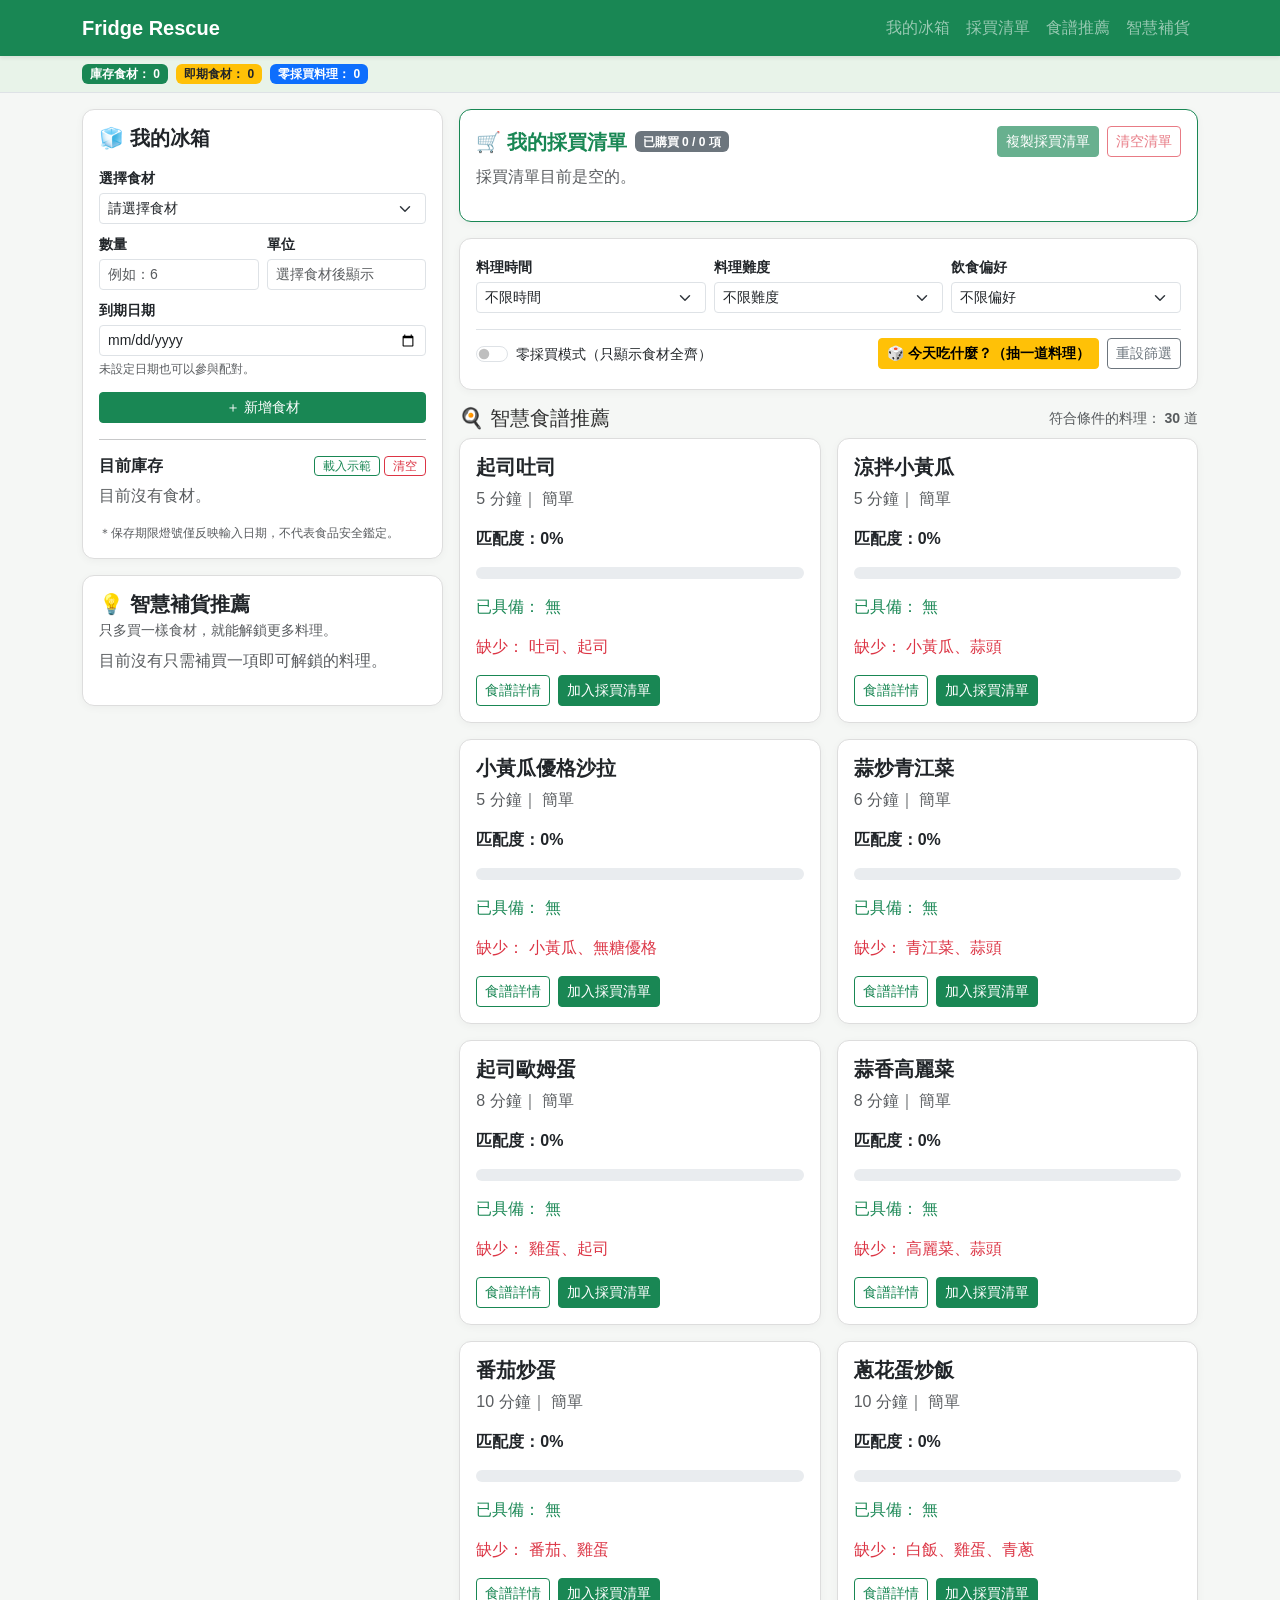
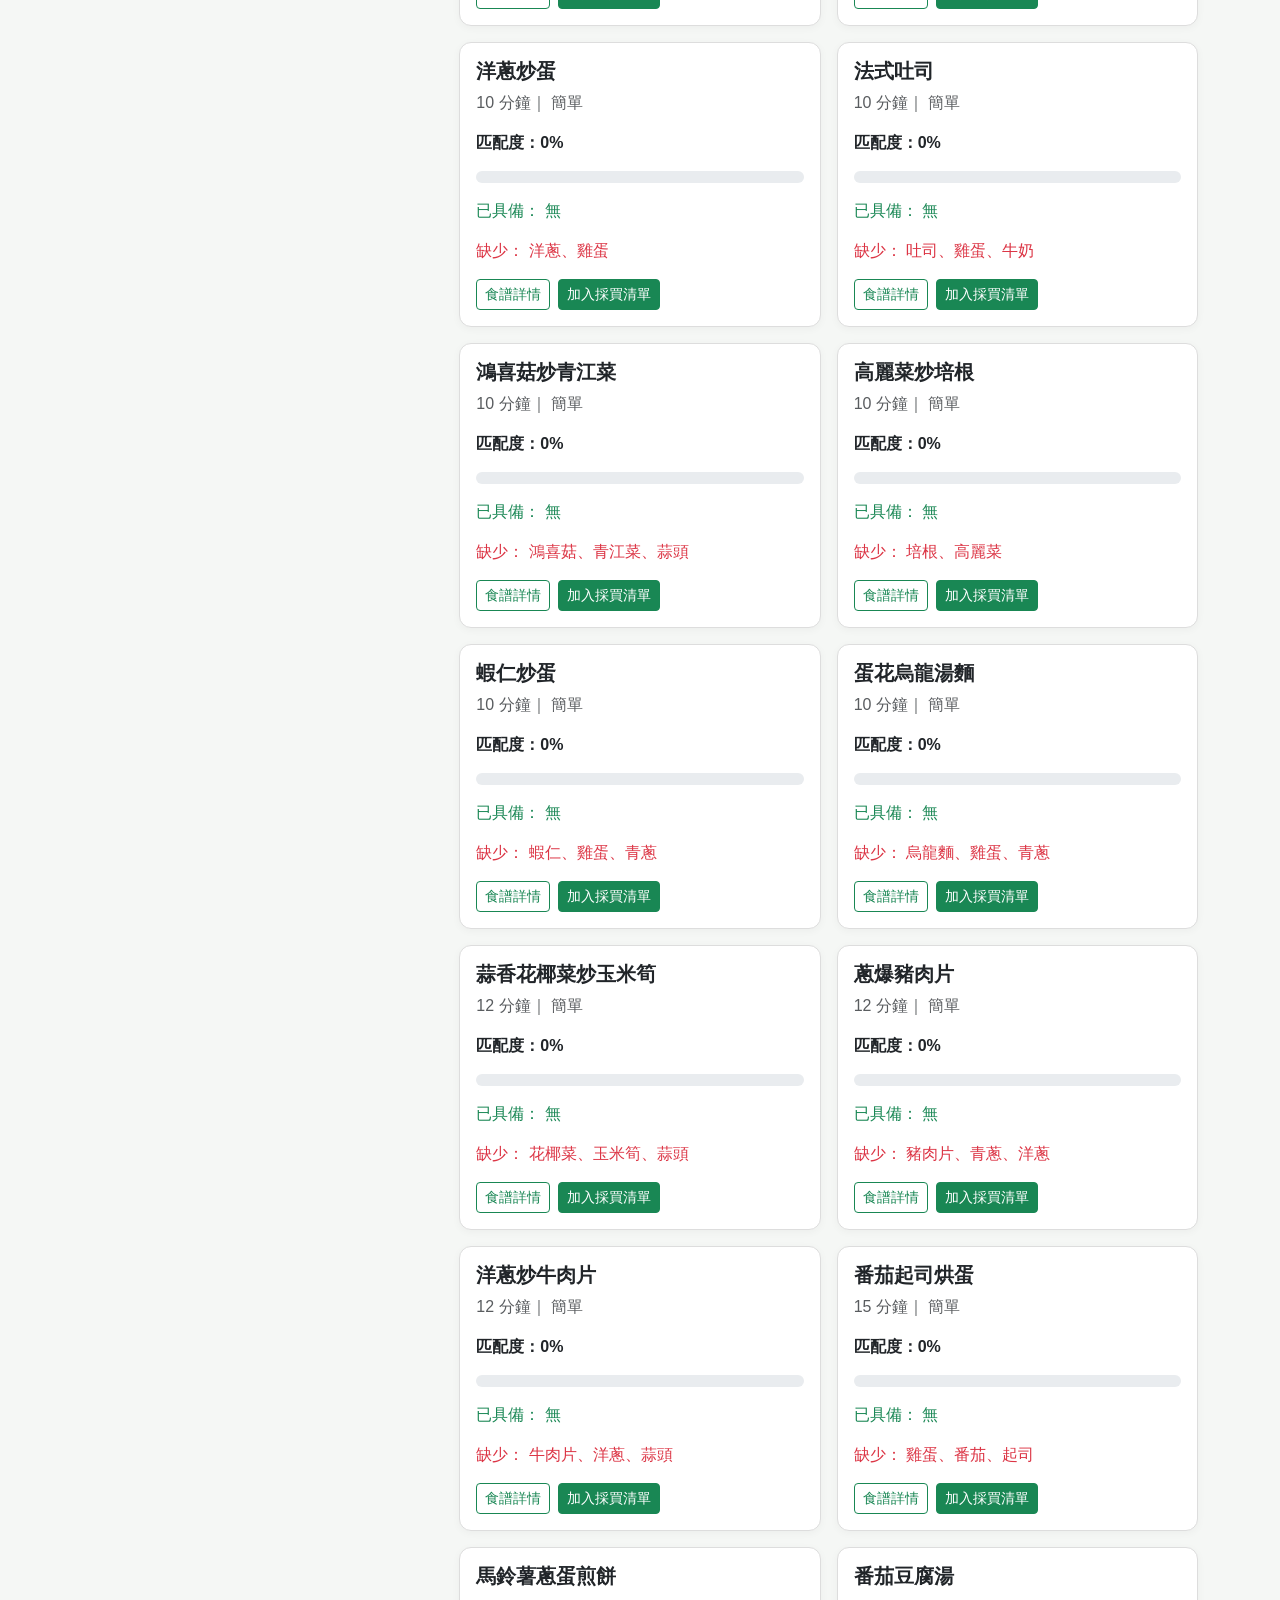
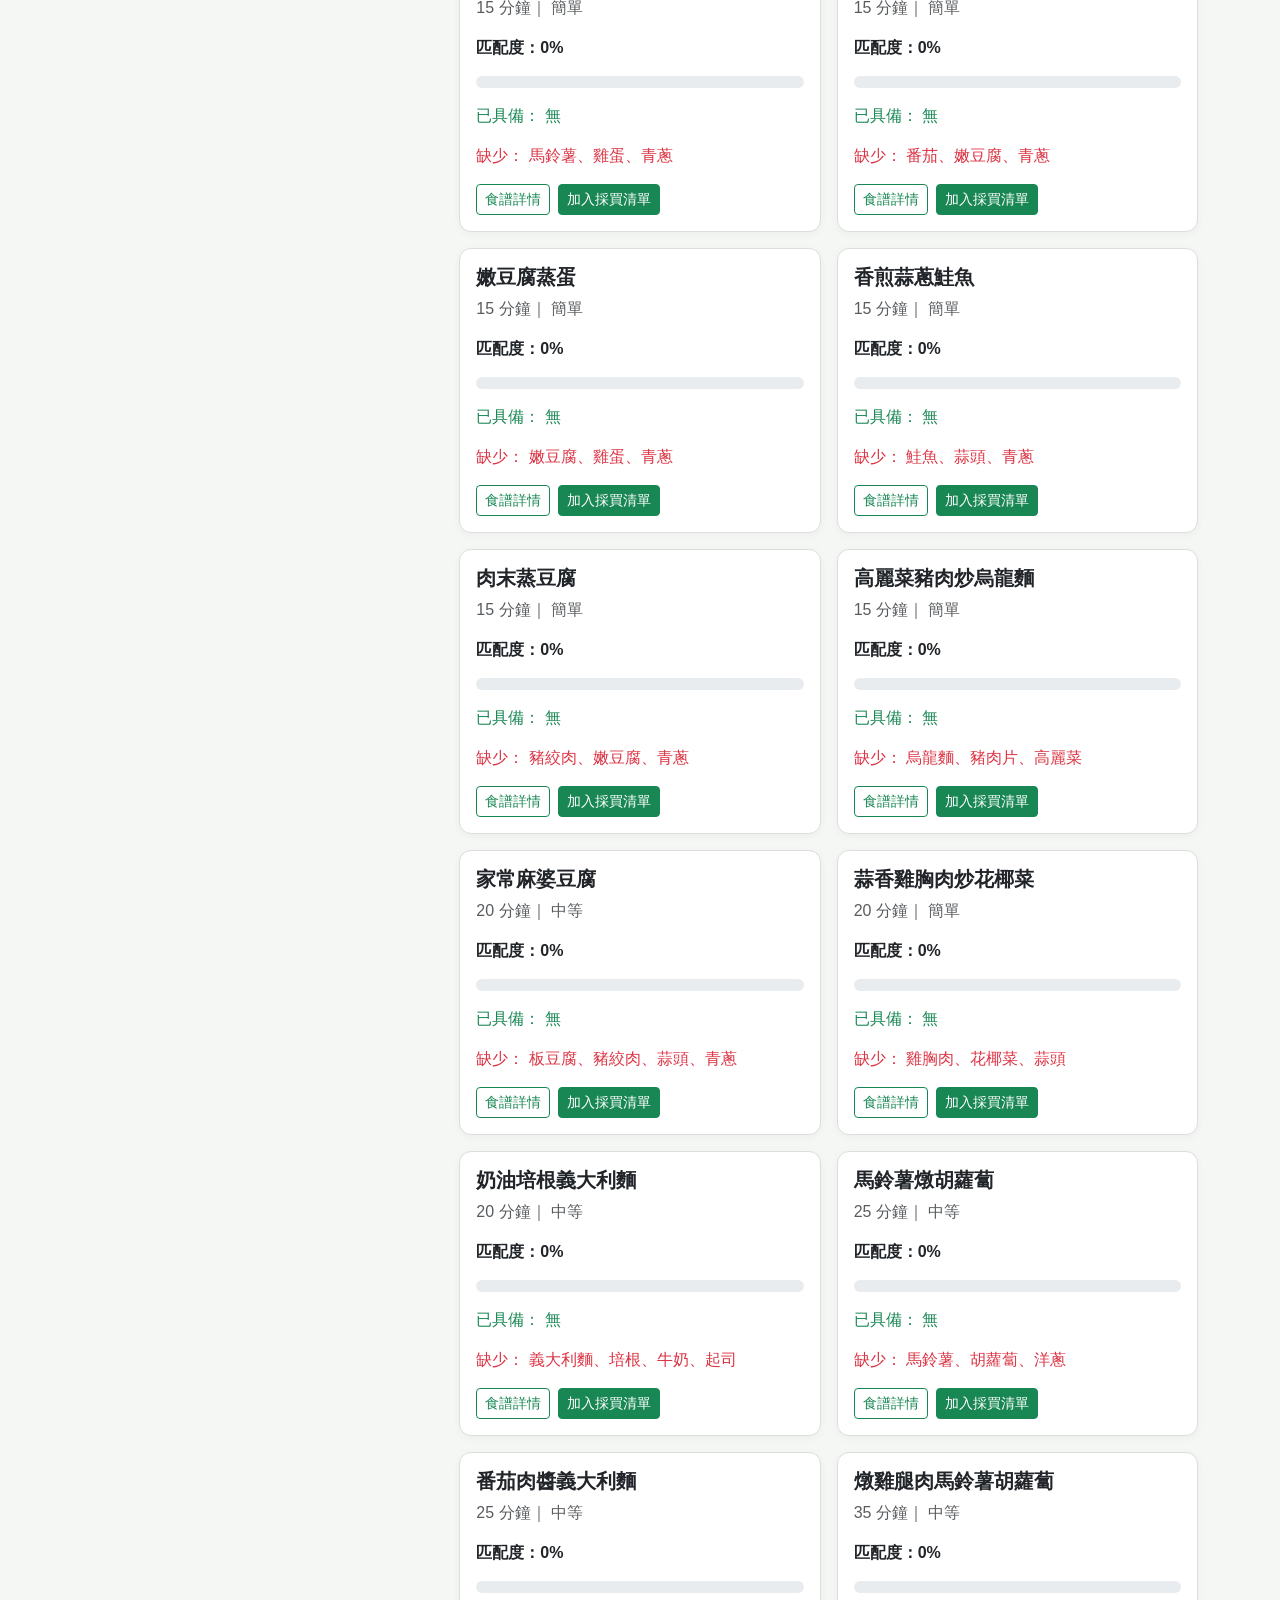
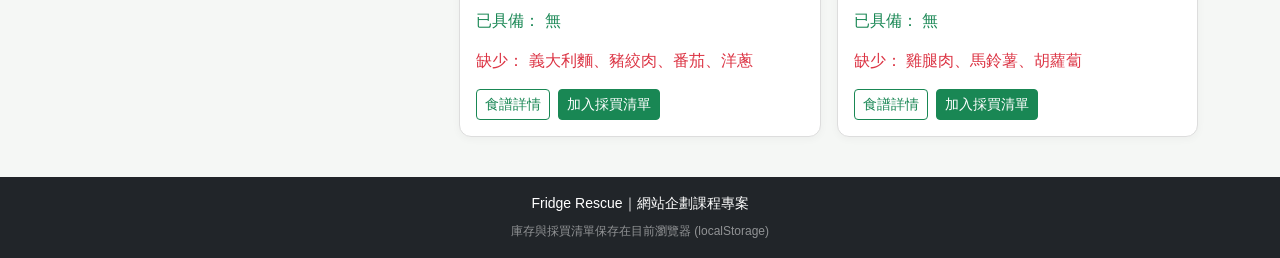
==== commit 7cac5843: "Add files via upload" ====
--- a/index.html
+++ b/index.html
@@ -1,6 +1,6 @@
+
 <!DOCTYPE html>
 <html lang="zh-Hant">
-
 <head>
     <meta charset="UTF-8">
     <meta name="viewport" content="width=device-width, initial-scale=1.0">
@@ -17,37 +17,48 @@
 
 <body>
 
-    <!-- 頂端導覽列：右上角按鈕點擊直接切換分頁 -->
+    <!-- 頂端導覽列 -->
     <nav class="navbar navbar-expand-lg navbar-dark bg-success sticky-top shadow-sm py-2">
         <div class="container">
-            <a class="navbar-brand" href="#" data-tab-target="fridgeSection">Fridge Rescue</a>
-
-            <button class="navbar-toggler" type="button"
+            <a class="navbar-brand" href="#">
+                Fridge Rescue
+            </a>
+
+            <button
+                class="navbar-toggler"
+                type="button"
                 data-bs-toggle="collapse"
-                data-bs-target="#mainNavbar">
+                data-bs-target="#mainNavbar"
+                aria-controls="mainNavbar"
+                aria-expanded="false"
+                aria-label="切換導覽選單">
+
                 <span class="navbar-toggler-icon"></span>
             </button>
 
             <div class="collapse navbar-collapse" id="mainNavbar">
-                <ul class="navbar-nav ms-auto gap-1" id="pageTabNav">
+                <ul class="navbar-nav ms-auto">
                     <li class="nav-item">
-                        <a class="nav-link tab-nav-btn active" href="#fridgeSection" data-tab-target="fridgeSection">
-                            🧊 我的冰箱
+                        <a class="nav-link" href="#fridgeSection">
+                            我的冰箱
                         </a>
                     </li>
+
                     <li class="nav-item">
-                        <a class="nav-link tab-nav-btn" href="#recipeSection" data-tab-target="recipeSection">
-                            🍳 食譜推薦
+                        <a class="nav-link" href="#shoppingSection">
+                            採買清單
                         </a>
                     </li>
+
                     <li class="nav-item">
-                        <a class="nav-link tab-nav-btn" href="#restockSection" data-tab-target="restockSection">
-                            💡 智慧補貨
+                        <a class="nav-link" href="#recipeSection">
+                            食譜推薦
                         </a>
                     </li>
+
                     <li class="nav-item">
-                        <a class="nav-link tab-nav-btn" href="#shoppingSection" data-tab-target="shoppingSection">
-                            🛒 採買清單
+                        <a class="nav-link" href="#restockSection">
+                            智慧補貨
                         </a>
                     </li>
                 </ul>
@@ -55,279 +66,455 @@
         </div>
     </nav>
 
-    <!-- 左上角只留三個統計標籤（點擊標籤也可直接跳到對應分頁） -->
+    <!-- 精簡統計橫幅 -->
     <header class="compact-header py-2 border-bottom">
         <div class="container">
-            <div class="d-flex flex-wrap align-items-center justify-content-between gap-2">
-                <div class="d-flex flex-wrap gap-2">
-                    <span class="badge bg-success px-3 py-2 status-pill" data-tab-target="fridgeSection" title="點擊前往我的冰箱">
-                        庫存食材：<span id="inventoryCount">0</span>
-                    </span>
-
-                    <span class="badge bg-warning text-dark px-3 py-2 status-pill" data-tab-target="fridgeSection" title="點擊前往我的冰箱">
-                        即期食材：<span id="expiringCount">0</span>
-                    </span>
-
-                    <span class="badge bg-primary px-3 py-2 status-pill" data-tab-target="recipeSection" title="點擊前往食譜推薦">
-                        零採買料理：<span id="availableRecipeCount">0</span>
-                    </span>
-                </div>
-
-                <!-- 目前所在分頁小提示 -->
-                <small class="text-muted d-none d-md-inline" id="currentTabHint">
-                    目前分頁：我的冰箱
-                </small>
+            <div class="d-flex flex-wrap gap-2">
+
+                <span class="badge bg-success px-2 py-1">
+                    庫存食材：
+                    <span id="inventoryCount">0</span>
+                </span>
+
+                <span class="badge bg-warning text-dark px-2 py-1">
+                    即期食材：
+                    <span id="expiringCount">0</span>
+                </span>
+
+                <span class="badge bg-primary px-2 py-1">
+                    零採買料理：
+                    <span id="availableRecipeCount">0</span>
+                </span>
+
             </div>
         </div>
     </header>
 
-    <!-- 網站主要內容（每次只顯示一個分頁，寬敞不擁擠！） -->
-    <main class="container py-4">
-
-        <div id="appMessage" role="status" aria-live="polite"></div>
-
-        <!-- ==================== 分頁 1：我的冰箱 ==================== -->
-        <section id="fridgeSection" class="tab-page active-page">
-            <div class="card">
-                <div class="card-body p-4">
-
-                    <div class="d-flex flex-wrap justify-content-between align-items-center gap-2 mb-3 pb-2 border-bottom">
-                        <div>
-                            <h2 class="h4 mb-1">🧊 我的冰箱</h2>
-                            <p class="text-muted small mb-0">新增目前擁有的食材與到期日，完成後可點選右上方「食譜推薦」查看料理。</p>
-                        </div>
-                        <button type="button" class="btn btn-outline-success btn-sm" data-tab-target="recipeSection">
-                            選好食材了？前往食譜推薦 ➔
-                        </button>
-                    </div>
-
-                    <div id="mockFridgePanel">
-                        <div class="row g-4">
-
-                            <!-- 左半邊：新增食材表單 -->
-                            <div class="col-md-5">
-                                <div class="p-3 bg-light rounded-3 border">
-                                    <h3 class="h5 mb-3">新增冰箱食材</h3>
-                                    <form id="mockFridgeForm">
-
-                                        <div class="mb-3">
-                                            <label for="ingredientSelect" class="form-label fw-bold">
-                                                選擇食材
-                                            </label>
-                                            <select id="ingredientSelect" class="form-select" required>
-                                                <option value="">請選擇食材</option>
-                                            </select>
-                                        </div>
-
-                                        <div class="mb-3">
-                                            <label for="expiryDate" class="form-label fw-bold">
-                                                到期日期
-                                            </label>
-                                            <input type="date" id="expiryDate" class="form-control">
-                                            <small class="text-muted d-block mt-1">
-                                                未設定日期也可以參與配對。
-                                            </small>
-                                        </div>
-
-                                        <button type="submit" class="btn btn-success w-100">
-                                            ＋ 新增食材
-                                        </button>
-
-                                    </form>
-
-                                    <div class="d-flex flex-wrap gap-2 mt-3 pt-3 border-top">
-                                        <button type="button" id="loadDemoBtn" class="btn btn-outline-success btn-sm">
-                                            載入示範資料
-                                        </button>
-                                        <button type="button" id="clearFridgeBtn" class="btn btn-outline-danger btn-sm">
-                                            清空冰箱
-                                        </button>
+    <!-- 網站主要內容 -->
+    <main class="container py-3">
+
+        <div
+            id="appMessage"
+            role="status"
+            aria-live="polite">
+        </div>
+
+        <div class="row g-3">
+
+            <!-- 左欄：我的冰箱與智慧補貨 -->
+            <aside class="col-lg-4" id="fridgeSection">
+
+                <!-- 我的冰箱 -->
+                <div class="card mb-3">
+                    <div class="card-body">
+
+                        <h2 class="h5 mb-3">
+                            🧊 我的冰箱
+                        </h2>
+
+                        <div id="mockFridgePanel">
+
+                            <form id="mockFridgeForm">
+
+                                <!-- 選擇食材 -->
+                                <div class="mb-2">
+
+                                    <label
+                                        for="ingredientSelect"
+                                        class="form-label small fw-bold mb-1">
+                                        選擇食材
+                                    </label>
+
+                                    <select
+                                        id="ingredientSelect"
+                                        class="form-select form-select-sm"
+                                        required>
+
+                                        <option value="">
+                                            請選擇食材
+                                        </option>
+                                    </select>
+                                </div>
+
+                                <!-- 數量與單位 -->
+                                <div class="row g-2 mb-2">
+
+                                    <div class="col-6">
+
+                                        <label
+                                            for="ingredientQuantity"
+                                            class="form-label small fw-bold mb-1">
+                                            數量
+                                        </label>
+
+                                        <input
+                                            type="number"
+                                            id="ingredientQuantity"
+                                            class="form-control form-control-sm"
+                                            min="0.1"
+                                            step="0.1"
+                                            placeholder="例如：6"
+                                            required>
+                                    </div>
+
+                                    <div class="col-6">
+
+                                        <label
+                                            for="ingredientUnit"
+                                            class="form-label small fw-bold mb-1">
+                                            單位
+                                        </label>
+
+                                        <input
+                                            type="text"
+                                            id="ingredientUnit"
+                                            class="form-control form-control-sm"
+                                            placeholder="選擇食材後顯示"
+                                            readonly
+                                            aria-label="食材建議單位">
                                     </div>
                                 </div>
-                            </div>
-
-                            <!-- 右半邊：目前庫存列表 -->
-                            <div class="col-md-7">
-                                <h3 class="h5 mb-3">目前庫存清單</h3>
-                                <div id="mockFridgeList">
-                                    <p class="text-muted">目前沒有食材。</p>
+
+                                <!-- 到期日期 -->
+                                <div class="mb-2">
+
+                                    <label
+                                        for="expiryDate"
+                                        class="form-label small fw-bold mb-1">
+                                        到期日期
+                                    </label>
+
+                                    <input
+                                        type="date"
+                                        id="expiryDate"
+                                        class="form-control form-control-sm">
+
+                                    <small
+                                        class="text-muted"
+                                        style="font-size:12px;">
+                                        未設定日期也可以參與配對。
+                                    </small>
                                 </div>
-                            </div>
-
+
+                                <button
+                                    type="submit"
+                                    class="btn btn-success btn-sm w-100 mt-1">
+                                    ＋ 新增食材
+                                </button>
+                            </form>
+
+                            <hr class="my-3">
+
+                            <!-- 目前庫存 -->
+                            <div class="d-flex justify-content-between align-items-center mb-2">
+
+                                <h3 class="h6 mb-0 fw-bold">
+                                    目前庫存
+                                </h3>
+
+                                <div class="d-flex gap-1">
+
+                                    <button
+                                        type="button"
+                                        id="loadDemoBtn"
+                                        class="btn btn-outline-success btn-sm py-0 px-2"
+                                        style="font-size:12px;">
+                                        載入示範
+                                    </button>
+
+                                    <button
+                                        type="button"
+                                        id="clearFridgeBtn"
+                                        class="btn btn-outline-danger btn-sm py-0 px-2"
+                                        style="font-size:12px;">
+                                        清空
+                                    </button>
+                                </div>
+                            </div>
+
+                            <div
+                                id="mockFridgeList"
+                                class="fridge-scroll-area">
+
+                                <p class="text-muted small mb-0">
+                                    目前沒有食材。
+                                </p>
+                            </div>
+                        </div>
+
+                        <small
+                            class="text-muted d-block mt-2"
+                            style="font-size:12px;">
+                            ＊保存期限燈號僅反映輸入日期，不代表食品安全鑑定。
+                        </small>
+                    </div>
+                </div>
+
+                <!-- 智慧補貨 -->
+                <div class="card" id="restockSection">
+                    <div class="card-body">
+
+                        <h2 class="h5 mb-1">
+                            💡 智慧補貨推薦
+                        </h2>
+
+                        <p class="text-muted small mb-2">
+                            只多買一樣食材，就能解鎖更多料理。
+                        </p>
+
+                        <div id="restockList"></div>
+                    </div>
+                </div>
+            </aside>
+
+            <!-- 右欄：採買清單與食譜推薦 -->
+            <section class="col-lg-8" id="recipeSection">
+
+                <!-- 我的採買清單 -->
+                <div
+                    class="card mb-3 border-success"
+                    id="shoppingSection">
+
+                    <div class="card-body py-3">
+
+                        <div class="d-flex flex-wrap justify-content-between align-items-center gap-2 mb-2">
+
+                            <div class="d-flex align-items-center gap-2">
+
+                                <h2 class="h5 mb-0 text-success">
+                                    🛒 我的採買清單
+                                </h2>
+
+                                <span class="badge bg-secondary">
+                                    已購買
+                                    <span id="purchasedCount">0</span> /
+                                    <span id="shoppingCount">0</span>
+                                    項
+                                </span>
+                            </div>
+
+                            <div class="d-flex gap-2">
+
+                                <button
+                                    type="button"
+                                    id="copyShoppingBtn"
+                                    class="btn btn-success btn-sm">
+                                    複製採買清單
+                                </button>
+
+                                <button
+                                    type="button"
+                                    id="clearShoppingBtn"
+                                    class="btn btn-outline-danger btn-sm">
+                                    清空清單
+                                </button>
+                            </div>
+                        </div>
+
+                        <div
+                            id="shoppingList"
+                            class="shopping-grid">
+                        </div>
+
+                        <!-- 複製功能備援 -->
+                        <div
+                            id="copyFallback"
+                            class="mt-2"
+                            hidden>
+
+                            <label
+                                for="shoppingCopyText"
+                                class="form-label small">
+                                請手動複製以下文字：
+                            </label>
+
+                            <textarea
+                                id="shoppingCopyText"
+                                class="form-control form-control-sm"
+                                rows="3"
+                                readonly></textarea>
                         </div>
                     </div>
-
-                    <hr class="my-4">
-
-                    <div class="d-flex flex-wrap justify-content-between text-muted small gap-2">
-                        <span>＊庫存與採買清單保存在目前瀏覽器，不會跨裝置同步。</span>
-                        <span>＊保存期限燈號僅反映輸入日期，不代表食品安全鑑定。</span>
-                    </div>
-
-                </div>
-            </div>
-        </section>
-
-        <!-- ==================== 分頁 2：智慧食譜推薦 ==================== -->
-        <section id="recipeSection" class="tab-page">
-
-            <div class="d-flex flex-wrap justify-content-between align-items-center gap-2 mb-3">
-                <div>
-                    <h2 class="h4 mb-1">🍳 智慧食譜推薦</h2>
-                    <p class="text-muted small mb-0">依據您冰箱現有食材自動計算匹配度，並優先推薦能消耗即期食材的料理。</p>
-                </div>
-                <button type="button" class="btn btn-outline-success btn-sm" data-tab-target="shoppingSection">
-                    🛒 查看我的採買清單 ➔
-                </button>
-            </div>
-
-            <!-- 篩選條件與抽籤機 -->
-            <div class="card mb-4">
-                <div class="card-body">
-
-                    <div class="row g-3">
-
-                        <div class="col-md-4">
-                            <label for="timeFilter" class="form-label fw-bold">
-                                料理時間
-                            </label>
-                            <select id="timeFilter" class="form-select">
-                                <option value="all">不限時間</option>
-                                <option value="10">10 分鐘以內</option>
-                                <option value="20">20 分鐘以內</option>
-                                <option value="30">30 分鐘以內</option>
-                            </select>
+                </div>
+
+                <!-- 篩選條件與料理抽籤機 -->
+                <div class="card mb-3">
+                    <div class="card-body py-3">
+
+                        <div class="row g-2 align-items-end">
+
+                            <!-- 料理時間 -->
+                            <div class="col-sm-4">
+
+                                <label
+                                    for="timeFilter"
+                                    class="form-label small fw-bold mb-1">
+                                    料理時間
+                                </label>
+
+                                <select
+                                    id="timeFilter"
+                                    class="form-select form-select-sm">
+
+                                    <option value="all">
+                                        不限時間
+                                    </option>
+
+                                    <option value="10">
+                                        10 分鐘以內
+                                    </option>
+
+                                    <option value="20">
+                                        20 分鐘以內
+                                    </option>
+
+                                    <option value="30">
+                                        30 分鐘以內
+                                    </option>
+                                </select>
+                            </div>
+
+                            <!-- 料理難度 -->
+                            <div class="col-sm-4">
+
+                                <label
+                                    for="difficultyFilter"
+                                    class="form-label small fw-bold mb-1">
+                                    料理難度
+                                </label>
+
+                                <select
+                                    id="difficultyFilter"
+                                    class="form-select form-select-sm">
+
+                                    <option value="all">
+                                        不限難度
+                                    </option>
+
+                                    <option value="簡單">
+                                        簡單
+                                    </option>
+
+                                    <option value="中等">
+                                        中等
+                                    </option>
+
+                                    <option value="困難">
+                                        困難
+                                    </option>
+                                </select>
+                            </div>
+
+                            <!-- 飲食偏好 -->
+                            <div class="col-sm-4">
+
+                                <label
+                                    for="dietFilter"
+                                    class="form-label small fw-bold mb-1">
+                                    飲食偏好
+                                </label>
+
+                                <select
+                                    id="dietFilter"
+                                    class="form-select form-select-sm">
+
+                                    <option value="all">
+                                        不限偏好
+                                    </option>
+
+                                    <option value="葷食">
+                                        葷食
+                                    </option>
+
+                                    <option value="蛋奶素">
+                                        蛋奶素
+                                    </option>
+
+                                    <option value="全素">
+                                        全素
+                                    </option>
+                                </select>
+                            </div>
                         </div>
 
-                        <div class="col-md-4">
-                            <label for="difficultyFilter" class="form-label fw-bold">
-                                料理難度
-                            </label>
-                            <select id="difficultyFilter" class="form-select">
-                                <option value="all">不限難度</option>
-                                <option value="簡單">簡單</option>
-                                <option value="中等">中等</option>
-                                <option value="困難">困難</option>
-                            </select>
+                        <div class="d-flex flex-wrap justify-content-between align-items-center gap-2 mt-3 pt-2 border-top">
+
+                            <!-- 零採買模式 -->
+                            <div class="form-check form-switch mb-0">
+
+                                <input
+                                    type="checkbox"
+                                    class="form-check-input"
+                                    id="zeroShopping">
+
+                                <label
+                                    class="form-check-label small"
+                                    for="zeroShopping">
+                                    零採買模式（只顯示食材全齊）
+                                </label>
+                            </div>
+
+                            <div class="d-flex flex-wrap gap-2 align-items-center">
+
+                                <button
+                                    type="button"
+                                    id="randomRecipeBtn"
+                                    class="btn btn-warning btn-sm fw-bold">
+                                    🎲 今天吃什麼？（抽一道料理）
+                                </button>
+
+                                <button
+                                    type="button"
+                                    id="resetFiltersBtn"
+                                    class="btn btn-outline-secondary btn-sm">
+                                    重設篩選
+                                </button>
+                            </div>
                         </div>
 
-                        <div class="col-md-4">
-                            <label for="dietFilter" class="form-label fw-bold">
-                                飲食偏好
-                            </label>
-                            <select id="dietFilter" class="form-select">
-                                <option value="all">不限偏好</option>
-                                <option value="蛋奶素">蛋奶素</option>
-                                <option value="無肉">無肉</option>
-                                <option value="無乳製品">無乳製品</option>
-                            </select>
-                        </div>
-
-                    </div>
-
-                    <div class="d-flex flex-wrap justify-content-between align-items-center gap-3 mt-3 pt-3 border-top">
-                        <!-- 零採買模式 -->
-                        <div class="form-check form-switch mb-0">
-                            <input type="checkbox" class="form-check-input" id="zeroShopping">
-                            <label class="form-check-label" for="zeroShopping">
-                                零採買模式（只顯示食材全齊的料理）
-                            </label>
-                        </div>
-
-                        <!-- 料理抽籤與重設按鈕 -->
-                        <div class="d-flex flex-wrap gap-2">
-                            <button type="button" id="randomRecipeBtn" class="btn btn-warning fw-bold">
-                                🎲 今天吃什麼？（幫我抽一道料理）
-                            </button>
-                            <button type="button" id="resetFiltersBtn" class="btn btn-outline-secondary">
-                                重設篩選
-                            </button>
+                        <div
+                            id="randomRecipeMessage"
+                            class="small text-danger mt-1"
+                            role="status"
+                            aria-live="polite">
                         </div>
                     </div>
-
-                    <div id="randomRecipeMessage" class="mt-2 text-danger" role="status" aria-live="polite"></div>
-
-                </div>
-            </div>
-
-            <p class="text-muted">
-                符合條件的料理：<strong><span id="recipeCount">0</span></strong> 道
-            </p>
-
-            <!-- JavaScript 動態產生食譜卡片（全寬度下可舒適排列） -->
-            <div id="recipeList" class="row g-4"></div>
-
-        </section>
-
-        <!-- ==================== 分頁 3：智慧補貨推薦 ==================== -->
-        <section id="restockSection" class="tab-page">
-            <div class="card">
-                <div class="card-body p-4">
-
-                    <div class="d-flex flex-wrap justify-content-between align-items-center gap-2 mb-3 pb-2 border-bottom">
-                        <div>
-                            <h2 class="h4 mb-1">💡 智慧補貨推薦</h2>
-                            <p class="text-muted small mb-0">只多買一樣食材，就能解鎖更多料理。</p>
-                        </div>
-                        <button type="button" class="btn btn-outline-success btn-sm" data-tab-target="recipeSection">
-                            ← 返回食譜推薦
-                        </button>
-                    </div>
-
-                    <!-- JavaScript 動態產生推薦結果 -->
-                    <div id="restockList"></div>
-
-                </div>
-            </div>
-        </section>
-
-        <!-- ==================== 分頁 4：我的採買清單 ==================== -->
-        <section id="shoppingSection" class="tab-page">
-            <div class="card">
-                <div class="card-body p-4">
-
-                    <div class="d-flex flex-wrap justify-content-between align-items-center gap-2 mb-2 pb-2 border-bottom">
-                        <div class="d-flex align-items-center gap-3">
-                            <h2 class="h4 mb-0">🛒 我的採買清單</h2>
-                            <span class="badge bg-secondary fs-6">
-                                已購買 <span id="purchasedCount">0</span> / <span id="shoppingCount">0</span> 項
-                            </span>
-                        </div>
-
-                        <div class="d-flex flex-wrap gap-2">
-                            <button type="button" id="copyShoppingBtn" class="btn btn-success btn-sm">
-                                複製採買清單
-                            </button>
-                            <button type="button" id="clearShoppingBtn" class="btn btn-outline-danger btn-sm">
-                                清空清單
-                            </button>
-                        </div>
-                    </div>
-
-                    <p class="text-muted small mb-3">
-                        💡 提示：將清單中的食材「打勾」標記為已購買時，會跳出快捷視窗讓您直接加入「我的冰箱」！
-                    </p>
-
-                    <!-- JavaScript 動態產生採買清單 -->
-                    <div id="shoppingList"></div>
-
-                    <!-- 複製功能的備援文字區 -->
-                    <div id="copyFallback" class="mt-3" hidden>
-                        <label for="shoppingCopyText" class="form-label">
-                            請手動複製以下文字：
-                        </label>
-                        <textarea id="shoppingCopyText" class="form-control" rows="5" readonly></textarea>
-                    </div>
-
-                </div>
-            </div>
-        </section>
-
+                </div>
+
+                <!-- 智慧食譜推薦列表 -->
+                <div class="d-flex justify-content-between align-items-center mb-2">
+
+                    <h2 class="h5 mb-0">
+                        🍳 智慧食譜推薦
+                    </h2>
+
+                    <span class="text-muted small">
+                        符合條件的料理：
+                        <strong>
+                            <span id="recipeCount">0</span>
+                        </strong>
+                        道
+                    </span>
+                </div>
+
+                <div
+                    id="recipeList"
+                    class="row g-3">
+                </div>
+            </section>
+        </div>
     </main>
 
-    <!-- Bootstrap Modal 1：食譜詳情 -->
-    <div class="modal fade" id="recipeModal" tabindex="-1"
-        aria-labelledby="recipeModalTitle" aria-hidden="true">
+    <!-- ======================================
+         食譜詳情 Modal
+         ====================================== -->
+
+    <div
+        class="modal fade"
+        id="recipeModal"
+        tabindex="-1"
+        aria-labelledby="recipeModalTitle"
+        aria-hidden="true">
 
         <div class="modal-dialog modal-lg modal-dialog-scrollable">
 
@@ -335,223 +522,184 @@
 
                 <div class="modal-header">
 
-                    <h2 class="modal-title h5" id="recipeModalTitle">
+                    <h2
+                        class="modal-title h5"
+                        id="recipeModalTitle">
                         食譜詳情
                     </h2>
 
-                    <button type="button" class="btn-close"
+                    <button
+                        type="button"
+                        class="btn-close"
                         data-bs-dismiss="modal"
-                        aria-label="關閉"></button>
-
-                </div>
-
-                <div class="modal-body" id="recipeModalBody"></div>
+                        aria-label="關閉">
+                    </button>
+                </div>
+
+                <div
+                    class="modal-body"
+                    id="recipeModalBody">
+                </div>
 
                 <div class="modal-footer">
 
-                    <button type="button" id="modalAddShoppingBtn"
-                        class="btn btn-success">
+                    <!-- 原本的採買功能 -->
+                    <button
+                        type="button"
+                        id="modalAddShoppingBtn"
+                        class="btn btn-outline-success">
                         加入採買清單
                     </button>
 
-                    <button type="button"
+                    <!-- V2.0 新增：完成料理入口 -->
+                    <button
+                        type="button"
+                        id="completeRecipeBtn"
+                        class="btn btn-success"
+                        disabled>
+                        ✓ 完成料理／更新庫存
+                    </button>
+
+                    <button
+                        type="button"
                         class="btn btn-secondary"
                         data-bs-dismiss="modal">
                         關閉
                     </button>
-
-                </div>
-
+                </div>
             </div>
-
         </div>
-
     </div>
 
-    <!-- Bootstrap Modal 2：採買清單打勾後「快捷加入冰箱」視窗 -->
-    <div class="modal fade" id="quickAddFridgeModal" tabindex="-1"
-        aria-labelledby="quickAddTitle" aria-hidden="true">
-
-        <div class="modal-dialog modal-dialog-centered">
-
-            <div class="modal-content border-success">
-
-                <div class="modal-header bg-success text-white py-2">
-                    <h2 class="modal-title h6 mb-0" id="quickAddTitle">
-                        ⚡ 剛買好食材嗎？一鍵放入我的冰箱！
+    <!-- ======================================
+         V2.0 新增：更新庫存 Modal
+         下一步由 myScript.js 接入操作邏輯
+         ====================================== -->
+
+    <div
+        class="modal fade"
+        id="cookingInventoryModal"
+        tabindex="-1"
+        aria-labelledby="cookingInventoryModalTitle"
+        aria-hidden="true">
+
+        <div class="modal-dialog modal-lg modal-dialog-scrollable">
+
+            <div class="modal-content">
+
+                <div class="modal-header">
+
+                    <h2
+                        class="modal-title h5"
+                        id="cookingInventoryModalTitle">
+                        完成料理／更新庫存
                     </h2>
-                    <button type="button" class="btn-close btn-close-white"
-                        data-bs-dismiss="modal" aria-label="關閉"></button>
-                </div>
-
-                <form id="quickAddFridgeForm">
-                    <div class="modal-body">
-
-                        <input type="hidden" id="quickAddIngredientId">
-
-                        <p class="mb-3 small">
-                            您剛勾選了「<strong id="quickAddIngredientName" class="text-success">食材</strong>」，是否直接將它新增到冰箱庫存？
-                        </p>
-
-                        <div class="mb-2">
-                            <label for="quickAddExpiry" class="form-label small fw-bold mb-1">
-                                到期日期（已預填建議保存天數，可修改或留空）
-                            </label>
-                            <input type="date" id="quickAddExpiry" class="form-control form-control-sm">
-                            <small id="quickAddSuggestText" class="text-muted" style="font-size: 12px;"></small>
+
+                    <button
+                        type="button"
+                        class="btn-close"
+                        data-bs-dismiss="modal"
+                        aria-label="關閉">
+                    </button>
+                </div>
+
+                <div class="modal-body">
+
+                    <p class="text-muted small mb-3">
+                        請選擇實際使用的食材批次與數量。
+                        系統不會自動根據食譜文字扣除食材，
+                        只有在確認後才會更新庫存。
+                    </p>
+
+                    <!-- 顯示目前要完成的料理 -->
+                    <div class="mb-3">
+
+                        <h3
+                            class="h6 fw-bold"
+                            id="cookingRecipeName">
+                            尚未選擇料理
+                        </h3>
+                    </div>
+
+                    <!-- 操作說明或警告訊息 -->
+                    <div
+                        id="cookingInventoryMessage"
+                        role="status"
+                        aria-live="polite">
+                    </div>
+
+                    <!--
+                        扣庫存表單：
+                        JavaScript 會依必要食材產生批次與數量欄位。
+                    -->
+                    <form id="cookingInventoryForm">
+
+                        <div
+                            id="cookingInventoryList">
                         </div>
-
-                    </div>
-
-                    <div class="modal-footer py-2">
-                        <button type="button" class="btn btn-outline-secondary btn-sm"
-                            data-bs-dismiss="modal">
-                            暫不放入
-                        </button>
-                        <button type="submit" class="btn btn-success btn-sm fw-bold">
-                            ＋ 立即放入冰箱
-                        </button>
-                    </div>
-                </form>
-
+                    </form>
+
+                    <p class="small text-muted mt-3 mb-0">
+                        注意：沒有數量、已過期或日期無效的庫存，
+                        不可直接進行扣除。
+                        配對度 100% 只表示食材種類齊全，
+                        不保證數量足夠。
+                    </p>
+                </div>
+
+                <div class="modal-footer">
+
+                    <!-- 取消不更動庫存 -->
+                    <button
+                        type="button"
+                        id="cancelCookingBtn"
+                        class="btn btn-outline-secondary"
+                        data-bs-dismiss="modal">
+                        取消
+                    </button>
+
+                    <!-- 下一步接入驗證與正式扣除功能 -->
+                    <button
+                        type="submit"
+                        form="cookingInventoryForm"
+                        id="confirmCookingBtn"
+                        class="btn btn-success"
+                        disabled>
+                        確認更新庫存
+                    </button>
+                </div>
             </div>
-
         </div>
-
     </div>
 
-    <!-- 網站頁尾 -->
-    <footer class="bg-dark text-white text-center py-3 mt-5">
-        <p class="mb-1 small">Fridge Rescue｜網站企劃課程專案</p>
-        <small class="text-white-50" style="font-size: 12px;">
-            V1.1 開發版・庫存與採買清單保存在目前瀏覽器
+    <!-- 頁尾 -->
+    <footer class="bg-dark text-white text-center py-3 mt-4">
+
+        <p class="mb-1 small">
+            Fridge Rescue｜網站企劃課程專案
+        </p>
+
+        <small
+            class="text-white-50"
+            style="font-size:12px;">
+            庫存與採買清單保存在目前瀏覽器 (localStorage)
         </small>
     </footer>
 
     <!-- Bootstrap 5 JavaScript -->
     <script src="https://cdn.jsdelivr.net/npm/bootstrap@5.3.3/dist/js/bootstrap.bundle.min.js"></script>
 
-    <!-- 食材主檔 -->
+    <!-- B 的食材主檔 -->
     <script src="ingredients.js"></script>
 
-    <!-- 測試食譜 -->
-    <script src="recipes.js"></script>
-
-    <!-- 主要功能程式 -->
+    <!-- C 的 30 道正式食譜 -->
+    <script src="recipes-c.js"></script>
+
+    <!-- C 食譜與 A 系統的資料格式轉換 -->
+    <script src="recipe-adapter.js"></script>
+
+    <!-- A 的主要功能程式 -->
     <script src="myScript.js"></script>
 
-    <!-- 分頁切換與採買快捷入庫腳本（完全不修改 myScript.js） -->
-    <script>
-    (function () {
-        const tabNames = {
-            fridgeSection: "我的冰箱",
-            recipeSection: "食譜推薦",
-            restockSection: "智慧補貨",
-            shoppingSection: "採買清單"
-        };
-
-        // 切換分頁函式
-        function switchTab(targetId) {
-            if (!tabNames[targetId]) return;
-
-            // 1. 切換四大區塊顯示/隱藏
-            document.querySelectorAll(".tab-page").forEach(function (sec) {
-                sec.classList.toggle("active-page", sec.id === targetId);
-            });
-
-            // 2. 更新右上角導覽列按鈕的 active 醒目狀態
-            document.querySelectorAll("#pageTabNav .tab-nav-btn").forEach(function (link) {
-                link.classList.toggle("active", link.dataset.tabTarget === targetId);
-            });
-
-            // 3. 更新右上角目前分頁提示文字
-            const hint = document.getElementById("currentTabHint");
-            if (hint) {
-                hint.textContent = "目前分頁：" + tabNames[targetId];
-            }
-
-            // 4. 在手機版點選後自動收起漢堡選單
-            const navCollapse = document.getElementById("mainNavbar");
-            if (navCollapse && navCollapse.classList.contains("show") && window.bootstrap) {
-                bootstrap.Collapse.getOrCreateInstance(navCollapse).hide();
-            }
-
-            window.scrollTo({ top: 0, behavior: "smooth" });
-        }
-
-        // 監聽所有帶有 data-tab-target 的按鈕或連結
-        document.addEventListener("click", function (e) {
-            const trigger = e.target.closest("[data-tab-target]");
-            if (!trigger) return;
-            e.preventDefault();
-            switchTab(trigger.dataset.tabTarget);
-        });
-
-        // 採買清單打勾連動「快捷放入冰箱」視窗
-        const SHOP_KEY = "fridgeRescue_A_shopping_v1";
-        const shoppingListEl = document.getElementById("shoppingList");
-        const quickForm = document.getElementById("quickAddFridgeForm");
-
-        function addDaysStr(days) {
-            const d = new Date();
-            d.setDate(d.getDate() + Number(days));
-            return d.getFullYear() + "-" +
-                String(d.getMonth() + 1).padStart(2, "0") + "-" +
-                String(d.getDate()).padStart(2, "0");
-        }
-
-        if (shoppingListEl) {
-            shoppingListEl.addEventListener("change", function (e) {
-                if (e.target.dataset.check !== undefined && e.target.checked) {
-                    try {
-                        const list = JSON.parse(localStorage.getItem(SHOP_KEY)) || [];
-                        const item = list[Number(e.target.dataset.check)];
-                        if (!item) return;
-
-                        const master = ingredients.find(function (i) {
-                            return i.ingredient_id === item.ingredient_id;
-                        });
-                        if (!master) return;
-
-                        document.getElementById("quickAddIngredientId").value = master.ingredient_id;
-                        document.getElementById("quickAddIngredientName").textContent = master.ingredient_name;
-                        document.getElementById("quickAddExpiry").value = addDaysStr(master.suggested_days);
-                        document.getElementById("quickAddSuggestText").textContent =
-                            "🌱 建議冷藏保存約 " + master.suggested_days + " 天";
-
-                        if (window.bootstrap && bootstrap.Modal) {
-                            bootstrap.Modal.getOrCreateInstance(
-                                document.getElementById("quickAddFridgeModal")
-                            ).show();
-                        }
-                    } catch (err) {}
-                }
-            });
-        }
-
-        if (quickForm) {
-            quickForm.addEventListener("submit", function (e) {
-                e.preventDefault();
-                const ingSelect = document.getElementById("ingredientSelect");
-                const expInput = document.getElementById("expiryDate");
-                const fridgeForm = document.getElementById("mockFridgeForm");
-
-                if (ingSelect && expInput && fridgeForm) {
-                    ingSelect.value = document.getElementById("quickAddIngredientId").value;
-                    expInput.value = document.getElementById("quickAddExpiry").value;
-                    fridgeForm.requestSubmit();
-                }
-
-                if (window.bootstrap && bootstrap.Modal) {
-                    bootstrap.Modal.getOrCreateInstance(
-                        document.getElementById("quickAddFridgeModal")
-                    ).hide();
-                }
-            });
-        }
-    }());
-    </script>
-
 </body>
-
-</html>+</html>
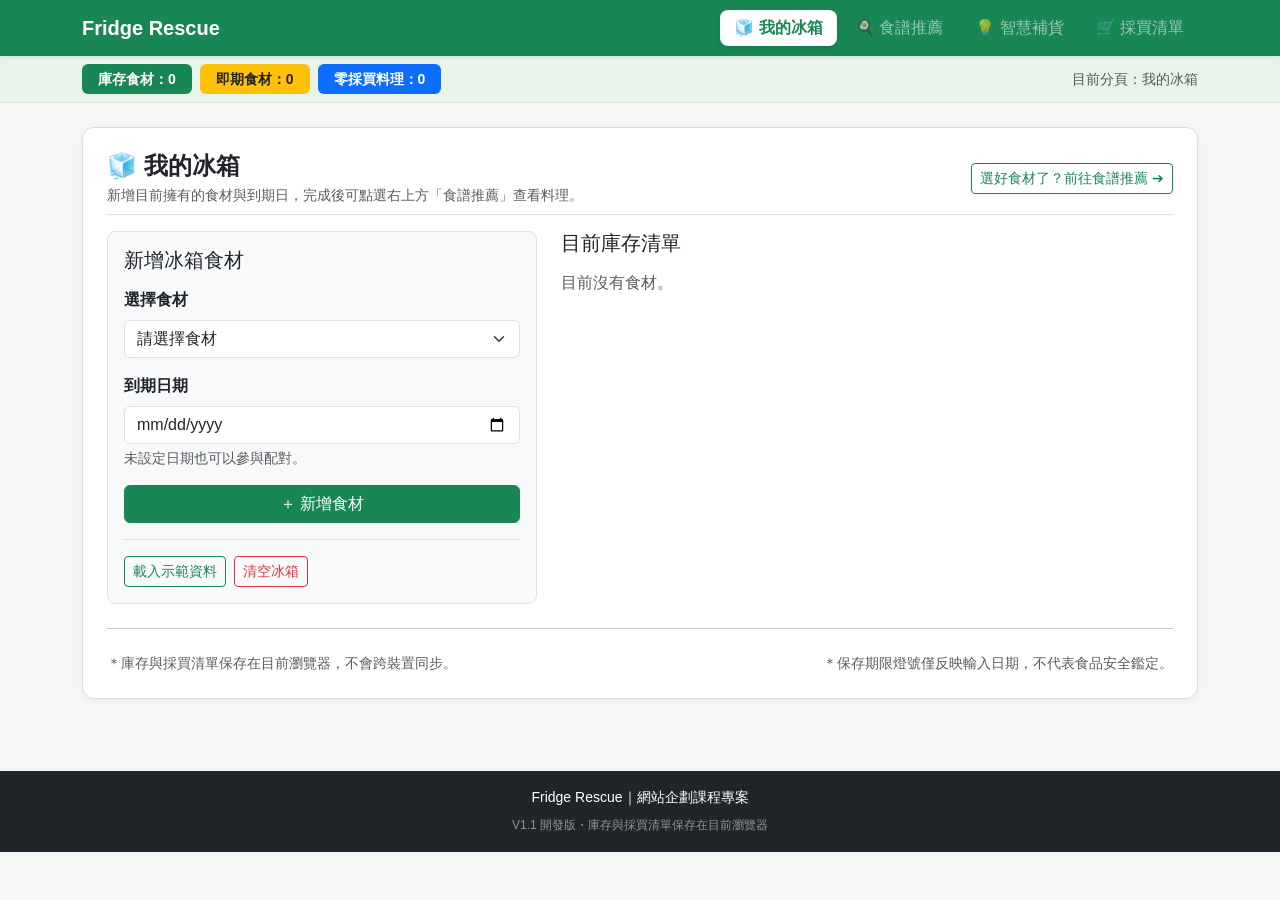
==== commit 6ed05519: "更新食譜資料為 C 組員 v0.3（28 道）並加入參考來源 - recipes.js 轉成 dev-b 欄位格式，刪除 REC_003、REC_028 - 8 道食譜步驟依公開來源改寫，新增 por" ====
--- a/index.html
+++ b/index.html
@@ -1,6 +1,6 @@
-
 <!DOCTYPE html>
 <html lang="zh-Hant">
+
 <head>
     <meta charset="UTF-8">
     <meta name="viewport" content="width=device-width, initial-scale=1.0">
@@ -17,48 +17,37 @@
 
 <body>
 
-    <!-- 頂端導覽列 -->
+    <!-- 頂端導覽列：右上角按鈕點擊直接切換分頁 -->
     <nav class="navbar navbar-expand-lg navbar-dark bg-success sticky-top shadow-sm py-2">
         <div class="container">
-            <a class="navbar-brand" href="#">
-                Fridge Rescue
-            </a>
-
-            <button
-                class="navbar-toggler"
-                type="button"
+            <a class="navbar-brand" href="#" data-tab-target="fridgeSection">Fridge Rescue</a>
+
+            <button class="navbar-toggler" type="button"
                 data-bs-toggle="collapse"
-                data-bs-target="#mainNavbar"
-                aria-controls="mainNavbar"
-                aria-expanded="false"
-                aria-label="切換導覽選單">
-
+                data-bs-target="#mainNavbar">
                 <span class="navbar-toggler-icon"></span>
             </button>
 
             <div class="collapse navbar-collapse" id="mainNavbar">
-                <ul class="navbar-nav ms-auto">
+                <ul class="navbar-nav ms-auto gap-1" id="pageTabNav">
                     <li class="nav-item">
-                        <a class="nav-link" href="#fridgeSection">
-                            我的冰箱
+                        <a class="nav-link tab-nav-btn active" href="#fridgeSection" data-tab-target="fridgeSection">
+                            🧊 我的冰箱
                         </a>
                     </li>
-
                     <li class="nav-item">
-                        <a class="nav-link" href="#shoppingSection">
-                            採買清單
+                        <a class="nav-link tab-nav-btn" href="#recipeSection" data-tab-target="recipeSection">
+                            🍳 食譜推薦
                         </a>
                     </li>
-
                     <li class="nav-item">
-                        <a class="nav-link" href="#recipeSection">
-                            食譜推薦
+                        <a class="nav-link tab-nav-btn" href="#restockSection" data-tab-target="restockSection">
+                            💡 智慧補貨
                         </a>
                     </li>
-
                     <li class="nav-item">
-                        <a class="nav-link" href="#restockSection">
-                            智慧補貨
+                        <a class="nav-link tab-nav-btn" href="#shoppingSection" data-tab-target="shoppingSection">
+                            🛒 採買清單
                         </a>
                     </li>
                 </ul>
@@ -66,455 +55,280 @@
         </div>
     </nav>
 
-    <!-- 精簡統計橫幅 -->
+    <!-- 左上角只留三個統計標籤（點擊標籤也可直接跳到對應分頁） -->
     <header class="compact-header py-2 border-bottom">
         <div class="container">
-            <div class="d-flex flex-wrap gap-2">
-
-                <span class="badge bg-success px-2 py-1">
-                    庫存食材：
-                    <span id="inventoryCount">0</span>
-                </span>
-
-                <span class="badge bg-warning text-dark px-2 py-1">
-                    即期食材：
-                    <span id="expiringCount">0</span>
-                </span>
-
-                <span class="badge bg-primary px-2 py-1">
-                    零採買料理：
-                    <span id="availableRecipeCount">0</span>
-                </span>
-
+            <div class="d-flex flex-wrap align-items-center justify-content-between gap-2">
+                <div class="d-flex flex-wrap gap-2">
+                    <span class="badge bg-success px-3 py-2 status-pill" data-tab-target="fridgeSection" title="點擊前往我的冰箱">
+                        庫存食材：<span id="inventoryCount">0</span>
+                    </span>
+
+                    <span class="badge bg-warning text-dark px-3 py-2 status-pill" data-tab-target="fridgeSection" title="點擊前往我的冰箱">
+                        即期食材：<span id="expiringCount">0</span>
+                    </span>
+
+                    <span class="badge bg-primary px-3 py-2 status-pill" data-tab-target="recipeSection" title="點擊前往食譜推薦">
+                        零採買料理：<span id="availableRecipeCount">0</span>
+                    </span>
+                </div>
+
+                <!-- 目前所在分頁小提示 -->
+                <small class="text-muted d-none d-md-inline" id="currentTabHint">
+                    目前分頁：我的冰箱
+                </small>
             </div>
         </div>
     </header>
 
-    <!-- 網站主要內容 -->
-    <main class="container py-3">
-
-        <div
-            id="appMessage"
-            role="status"
-            aria-live="polite">
-        </div>
-
-        <div class="row g-3">
-
-            <!-- 左欄：我的冰箱與智慧補貨 -->
-            <aside class="col-lg-4" id="fridgeSection">
-
-                <!-- 我的冰箱 -->
-                <div class="card mb-3">
-                    <div class="card-body">
-
-                        <h2 class="h5 mb-3">
-                            🧊 我的冰箱
-                        </h2>
-
-                        <div id="mockFridgePanel">
-
-                            <form id="mockFridgeForm">
-
-                                <!-- 選擇食材 -->
-                                <div class="mb-2">
-
-                                    <label
-                                        for="ingredientSelect"
-                                        class="form-label small fw-bold mb-1">
-                                        選擇食材
-                                    </label>
-
-                                    <select
-                                        id="ingredientSelect"
-                                        class="form-select form-select-sm"
-                                        required>
-
-                                        <option value="">
-                                            請選擇食材
-                                        </option>
-                                    </select>
-                                </div>
-
-                                <!-- 數量與單位 -->
-                                <div class="row g-2 mb-2">
-
-                                    <div class="col-6">
-
-                                        <label
-                                            for="ingredientQuantity"
-                                            class="form-label small fw-bold mb-1">
-                                            數量
-                                        </label>
-
-                                        <input
-                                            type="number"
-                                            id="ingredientQuantity"
-                                            class="form-control form-control-sm"
-                                            min="0.1"
-                                            step="0.1"
-                                            placeholder="例如：6"
-                                            required>
-                                    </div>
-
-                                    <div class="col-6">
-
-                                        <label
-                                            for="ingredientUnit"
-                                            class="form-label small fw-bold mb-1">
-                                            單位
-                                        </label>
-
-                                        <input
-                                            type="text"
-                                            id="ingredientUnit"
-                                            class="form-control form-control-sm"
-                                            placeholder="選擇食材後顯示"
-                                            readonly
-                                            aria-label="食材建議單位">
+    <!-- 網站主要內容（每次只顯示一個分頁，寬敞不擁擠！） -->
+    <main class="container py-4">
+
+        <div id="appMessage" role="status" aria-live="polite"></div>
+
+        <!-- ==================== 分頁 1：我的冰箱 ==================== -->
+        <section id="fridgeSection" class="tab-page active-page">
+            <div class="card">
+                <div class="card-body p-4">
+
+                    <div class="d-flex flex-wrap justify-content-between align-items-center gap-2 mb-3 pb-2 border-bottom">
+                        <div>
+                            <h2 class="h4 mb-1">🧊 我的冰箱</h2>
+                            <p class="text-muted small mb-0">新增目前擁有的食材與到期日，完成後可點選右上方「食譜推薦」查看料理。</p>
+                        </div>
+                        <button type="button" class="btn btn-outline-success btn-sm" data-tab-target="recipeSection">
+                            選好食材了？前往食譜推薦 ➔
+                        </button>
+                    </div>
+
+                    <div id="mockFridgePanel">
+                        <div class="row g-4">
+
+                            <!-- 左半邊：新增食材表單 -->
+                            <div class="col-md-5">
+                                <div class="p-3 bg-light rounded-3 border">
+                                    <h3 class="h5 mb-3">新增冰箱食材</h3>
+                                    <form id="mockFridgeForm">
+
+                                        <div class="mb-3">
+                                            <label for="ingredientSelect" class="form-label fw-bold">
+                                                選擇食材
+                                            </label>
+                                            <select id="ingredientSelect" class="form-select" required>
+                                                <option value="">請選擇食材</option>
+                                            </select>
+                                        </div>
+
+                                        <div class="mb-3">
+                                            <label for="expiryDate" class="form-label fw-bold">
+                                                到期日期
+                                            </label>
+                                            <input type="date" id="expiryDate" class="form-control">
+                                            <small class="text-muted d-block mt-1">
+                                                未設定日期也可以參與配對。
+                                            </small>
+                                        </div>
+
+                                        <button type="submit" class="btn btn-success w-100">
+                                            ＋ 新增食材
+                                        </button>
+
+                                    </form>
+
+                                    <div class="d-flex flex-wrap gap-2 mt-3 pt-3 border-top">
+                                        <button type="button" id="loadDemoBtn" class="btn btn-outline-success btn-sm">
+                                            載入示範資料
+                                        </button>
+                                        <button type="button" id="clearFridgeBtn" class="btn btn-outline-danger btn-sm">
+                                            清空冰箱
+                                        </button>
                                     </div>
                                 </div>
-
-                                <!-- 到期日期 -->
-                                <div class="mb-2">
-
-                                    <label
-                                        for="expiryDate"
-                                        class="form-label small fw-bold mb-1">
-                                        到期日期
-                                    </label>
-
-                                    <input
-                                        type="date"
-                                        id="expiryDate"
-                                        class="form-control form-control-sm">
-
-                                    <small
-                                        class="text-muted"
-                                        style="font-size:12px;">
-                                        未設定日期也可以參與配對。
-                                    </small>
-                                </div>
-
-                                <button
-                                    type="submit"
-                                    class="btn btn-success btn-sm w-100 mt-1">
-                                    ＋ 新增食材
-                                </button>
-                            </form>
-
-                            <hr class="my-3">
-
-                            <!-- 目前庫存 -->
-                            <div class="d-flex justify-content-between align-items-center mb-2">
-
-                                <h3 class="h6 mb-0 fw-bold">
-                                    目前庫存
-                                </h3>
-
-                                <div class="d-flex gap-1">
-
-                                    <button
-                                        type="button"
-                                        id="loadDemoBtn"
-                                        class="btn btn-outline-success btn-sm py-0 px-2"
-                                        style="font-size:12px;">
-                                        載入示範
-                                    </button>
-
-                                    <button
-                                        type="button"
-                                        id="clearFridgeBtn"
-                                        class="btn btn-outline-danger btn-sm py-0 px-2"
-                                        style="font-size:12px;">
-                                        清空
-                                    </button>
+                            </div>
+
+                            <!-- 右半邊：目前庫存列表 -->
+                            <div class="col-md-7">
+                                <h3 class="h5 mb-3">目前庫存清單</h3>
+                                <div id="mockFridgeList">
+                                    <p class="text-muted">目前沒有食材。</p>
                                 </div>
                             </div>
 
-                            <div
-                                id="mockFridgeList"
-                                class="fridge-scroll-area">
-
-                                <p class="text-muted small mb-0">
-                                    目前沒有食材。
-                                </p>
-                            </div>
-                        </div>
-
-                        <small
-                            class="text-muted d-block mt-2"
-                            style="font-size:12px;">
-                            ＊保存期限燈號僅反映輸入日期，不代表食品安全鑑定。
-                        </small>
-                    </div>
-                </div>
-
-                <!-- 智慧補貨 -->
-                <div class="card" id="restockSection">
-                    <div class="card-body">
-
-                        <h2 class="h5 mb-1">
-                            💡 智慧補貨推薦
-                        </h2>
-
-                        <p class="text-muted small mb-2">
-                            只多買一樣食材，就能解鎖更多料理。
-                        </p>
-
-                        <div id="restockList"></div>
-                    </div>
-                </div>
-            </aside>
-
-            <!-- 右欄：採買清單與食譜推薦 -->
-            <section class="col-lg-8" id="recipeSection">
-
-                <!-- 我的採買清單 -->
-                <div
-                    class="card mb-3 border-success"
-                    id="shoppingSection">
-
-                    <div class="card-body py-3">
-
-                        <div class="d-flex flex-wrap justify-content-between align-items-center gap-2 mb-2">
-
-                            <div class="d-flex align-items-center gap-2">
-
-                                <h2 class="h5 mb-0 text-success">
-                                    🛒 我的採買清單
-                                </h2>
-
-                                <span class="badge bg-secondary">
-                                    已購買
-                                    <span id="purchasedCount">0</span> /
-                                    <span id="shoppingCount">0</span>
-                                    項
-                                </span>
-                            </div>
-
-                            <div class="d-flex gap-2">
-
-                                <button
-                                    type="button"
-                                    id="copyShoppingBtn"
-                                    class="btn btn-success btn-sm">
-                                    複製採買清單
-                                </button>
-
-                                <button
-                                    type="button"
-                                    id="clearShoppingBtn"
-                                    class="btn btn-outline-danger btn-sm">
-                                    清空清單
-                                </button>
-                            </div>
-                        </div>
-
-                        <div
-                            id="shoppingList"
-                            class="shopping-grid">
-                        </div>
-
-                        <!-- 複製功能備援 -->
-                        <div
-                            id="copyFallback"
-                            class="mt-2"
-                            hidden>
-
-                            <label
-                                for="shoppingCopyText"
-                                class="form-label small">
-                                請手動複製以下文字：
+                        </div>
+                    </div>
+
+                    <hr class="my-4">
+
+                    <div class="d-flex flex-wrap justify-content-between text-muted small gap-2">
+                        <span>＊庫存與採買清單保存在目前瀏覽器，不會跨裝置同步。</span>
+                        <span>＊保存期限燈號僅反映輸入日期，不代表食品安全鑑定。</span>
+                    </div>
+
+                </div>
+            </div>
+        </section>
+
+        <!-- ==================== 分頁 2：智慧食譜推薦 ==================== -->
+        <section id="recipeSection" class="tab-page">
+
+            <div class="d-flex flex-wrap justify-content-between align-items-center gap-2 mb-3">
+                <div>
+                    <h2 class="h4 mb-1">🍳 智慧食譜推薦</h2>
+                    <p class="text-muted small mb-0">依據您冰箱現有食材自動計算匹配度，並優先推薦能消耗即期食材的料理。</p>
+                </div>
+                <button type="button" class="btn btn-outline-success btn-sm" data-tab-target="shoppingSection">
+                    🛒 查看我的採買清單 ➔
+                </button>
+            </div>
+
+            <!-- 篩選條件與抽籤機 -->
+            <div class="card mb-4">
+                <div class="card-body">
+
+                    <div class="row g-3">
+
+                        <div class="col-md-4">
+                            <label for="timeFilter" class="form-label fw-bold">
+                                料理時間
                             </label>
-
-                            <textarea
-                                id="shoppingCopyText"
-                                class="form-control form-control-sm"
-                                rows="3"
-                                readonly></textarea>
-                        </div>
-                    </div>
-                </div>
-
-                <!-- 篩選條件與料理抽籤機 -->
-                <div class="card mb-3">
-                    <div class="card-body py-3">
-
-                        <div class="row g-2 align-items-end">
-
-                            <!-- 料理時間 -->
-                            <div class="col-sm-4">
-
-                                <label
-                                    for="timeFilter"
-                                    class="form-label small fw-bold mb-1">
-                                    料理時間
-                                </label>
-
-                                <select
-                                    id="timeFilter"
-                                    class="form-select form-select-sm">
-
-                                    <option value="all">
-                                        不限時間
-                                    </option>
-
-                                    <option value="10">
-                                        10 分鐘以內
-                                    </option>
-
-                                    <option value="20">
-                                        20 分鐘以內
-                                    </option>
-
-                                    <option value="30">
-                                        30 分鐘以內
-                                    </option>
-                                </select>
-                            </div>
-
-                            <!-- 料理難度 -->
-                            <div class="col-sm-4">
-
-                                <label
-                                    for="difficultyFilter"
-                                    class="form-label small fw-bold mb-1">
-                                    料理難度
-                                </label>
-
-                                <select
-                                    id="difficultyFilter"
-                                    class="form-select form-select-sm">
-
-                                    <option value="all">
-                                        不限難度
-                                    </option>
-
-                                    <option value="簡單">
-                                        簡單
-                                    </option>
-
-                                    <option value="中等">
-                                        中等
-                                    </option>
-
-                                    <option value="困難">
-                                        困難
-                                    </option>
-                                </select>
-                            </div>
-
-                            <!-- 飲食偏好 -->
-                            <div class="col-sm-4">
-
-                                <label
-                                    for="dietFilter"
-                                    class="form-label small fw-bold mb-1">
-                                    飲食偏好
-                                </label>
-
-                                <select
-                                    id="dietFilter"
-                                    class="form-select form-select-sm">
-
-                                    <option value="all">
-                                        不限偏好
-                                    </option>
-
-                                    <option value="葷食">
-                                        葷食
-                                    </option>
-
-                                    <option value="蛋奶素">
-                                        蛋奶素
-                                    </option>
-
-                                    <option value="全素">
-                                        全素
-                                    </option>
-                                </select>
-                            </div>
-                        </div>
-
-                        <div class="d-flex flex-wrap justify-content-between align-items-center gap-2 mt-3 pt-2 border-top">
-
-                            <!-- 零採買模式 -->
-                            <div class="form-check form-switch mb-0">
-
-                                <input
-                                    type="checkbox"
-                                    class="form-check-input"
-                                    id="zeroShopping">
-
-                                <label
-                                    class="form-check-label small"
-                                    for="zeroShopping">
-                                    零採買模式（只顯示食材全齊）
-                                </label>
-                            </div>
-
-                            <div class="d-flex flex-wrap gap-2 align-items-center">
-
-                                <button
-                                    type="button"
-                                    id="randomRecipeBtn"
-                                    class="btn btn-warning btn-sm fw-bold">
-                                    🎲 今天吃什麼？（抽一道料理）
-                                </button>
-
-                                <button
-                                    type="button"
-                                    id="resetFiltersBtn"
-                                    class="btn btn-outline-secondary btn-sm">
-                                    重設篩選
-                                </button>
-                            </div>
-                        </div>
-
-                        <div
-                            id="randomRecipeMessage"
-                            class="small text-danger mt-1"
-                            role="status"
-                            aria-live="polite">
-                        </div>
-                    </div>
-                </div>
-
-                <!-- 智慧食譜推薦列表 -->
-                <div class="d-flex justify-content-between align-items-center mb-2">
-
-                    <h2 class="h5 mb-0">
-                        🍳 智慧食譜推薦
-                    </h2>
-
-                    <span class="text-muted small">
-                        符合條件的料理：
-                        <strong>
-                            <span id="recipeCount">0</span>
-                        </strong>
-                        道
-                    </span>
-                </div>
-
-                <div
-                    id="recipeList"
-                    class="row g-3">
-                </div>
-            </section>
-        </div>
+                            <select id="timeFilter" class="form-select">
+                                <option value="all">不限時間</option>
+                                <option value="10">10 分鐘以內</option>
+                                <option value="20">20 分鐘以內</option>
+                                <option value="30">30 分鐘以內</option>
+                            </select>
+                        </div>
+
+                        <div class="col-md-4">
+                            <label for="difficultyFilter" class="form-label fw-bold">
+                                料理難度
+                            </label>
+                            <select id="difficultyFilter" class="form-select">
+                                <option value="all">不限難度</option>
+                                <option value="簡單">簡單</option>
+                                <option value="中等">中等</option>
+                                <option value="困難">困難</option>
+                            </select>
+                        </div>
+
+                        <div class="col-md-4">
+                            <label for="dietFilter" class="form-label fw-bold">
+                                飲食偏好
+                            </label>
+                            <select id="dietFilter" class="form-select">
+                                <option value="all">不限偏好</option>
+                                <option value="全素">全素</option>
+                                <option value="蛋奶素">蛋奶素</option>
+                                <option value="無肉">無肉</option>
+                                <option value="無乳製品">無乳製品</option>
+                            </select>
+                        </div>
+
+                    </div>
+
+                    <div class="d-flex flex-wrap justify-content-between align-items-center gap-3 mt-3 pt-3 border-top">
+                        <!-- 零採買模式 -->
+                        <div class="form-check form-switch mb-0">
+                            <input type="checkbox" class="form-check-input" id="zeroShopping">
+                            <label class="form-check-label" for="zeroShopping">
+                                零採買模式（只顯示食材全齊的料理）
+                            </label>
+                        </div>
+
+                        <!-- 料理抽籤與重設按鈕 -->
+                        <div class="d-flex flex-wrap gap-2">
+                            <button type="button" id="randomRecipeBtn" class="btn btn-warning fw-bold">
+                                🎲 今天吃什麼？（幫我抽一道料理）
+                            </button>
+                            <button type="button" id="resetFiltersBtn" class="btn btn-outline-secondary">
+                                重設篩選
+                            </button>
+                        </div>
+                    </div>
+
+                    <div id="randomRecipeMessage" class="mt-2 text-danger" role="status" aria-live="polite"></div>
+
+                </div>
+            </div>
+
+            <p class="text-muted">
+                符合條件的料理：<strong><span id="recipeCount">0</span></strong> 道
+            </p>
+
+            <!-- JavaScript 動態產生食譜卡片（全寬度下可舒適排列） -->
+            <div id="recipeList" class="row g-4"></div>
+
+        </section>
+
+        <!-- ==================== 分頁 3：智慧補貨推薦 ==================== -->
+        <section id="restockSection" class="tab-page">
+            <div class="card">
+                <div class="card-body p-4">
+
+                    <div class="d-flex flex-wrap justify-content-between align-items-center gap-2 mb-3 pb-2 border-bottom">
+                        <div>
+                            <h2 class="h4 mb-1">💡 智慧補貨推薦</h2>
+                            <p class="text-muted small mb-0">只多買一樣食材，就能解鎖更多料理。</p>
+                        </div>
+                        <button type="button" class="btn btn-outline-success btn-sm" data-tab-target="recipeSection">
+                            ← 返回食譜推薦
+                        </button>
+                    </div>
+
+                    <!-- JavaScript 動態產生推薦結果 -->
+                    <div id="restockList"></div>
+
+                </div>
+            </div>
+        </section>
+
+        <!-- ==================== 分頁 4：我的採買清單 ==================== -->
+        <section id="shoppingSection" class="tab-page">
+            <div class="card">
+                <div class="card-body p-4">
+
+                    <div class="d-flex flex-wrap justify-content-between align-items-center gap-2 mb-2 pb-2 border-bottom">
+                        <div class="d-flex align-items-center gap-3">
+                            <h2 class="h4 mb-0">🛒 我的採買清單</h2>
+                            <span class="badge bg-secondary fs-6">
+                                已購買 <span id="purchasedCount">0</span> / <span id="shoppingCount">0</span> 項
+                            </span>
+                        </div>
+
+                        <div class="d-flex flex-wrap gap-2">
+                            <button type="button" id="copyShoppingBtn" class="btn btn-success btn-sm">
+                                複製採買清單
+                            </button>
+                            <button type="button" id="clearShoppingBtn" class="btn btn-outline-danger btn-sm">
+                                清空清單
+                            </button>
+                        </div>
+                    </div>
+
+                    <p class="text-muted small mb-3">
+                        💡 提示：將清單中的食材「打勾」標記為已購買時，會跳出快捷視窗讓您直接加入「我的冰箱」！
+                    </p>
+
+                    <!-- JavaScript 動態產生採買清單 -->
+                    <div id="shoppingList"></div>
+
+                    <!-- 複製功能的備援文字區 -->
+                    <div id="copyFallback" class="mt-3" hidden>
+                        <label for="shoppingCopyText" class="form-label">
+                            請手動複製以下文字：
+                        </label>
+                        <textarea id="shoppingCopyText" class="form-control" rows="5" readonly></textarea>
+                    </div>
+
+                </div>
+            </div>
+        </section>
+
     </main>
 
-    <!-- ======================================
-         食譜詳情 Modal
-         ====================================== -->
-
-    <div
-        class="modal fade"
-        id="recipeModal"
-        tabindex="-1"
-        aria-labelledby="recipeModalTitle"
-        aria-hidden="true">
+    <!-- Bootstrap Modal 1：食譜詳情 -->
+    <div class="modal fade" id="recipeModal" tabindex="-1"
+        aria-labelledby="recipeModalTitle" aria-hidden="true">
 
         <div class="modal-dialog modal-lg modal-dialog-scrollable">
 
@@ -522,184 +336,223 @@
 
                 <div class="modal-header">
 
-                    <h2
-                        class="modal-title h5"
-                        id="recipeModalTitle">
+                    <h2 class="modal-title h5" id="recipeModalTitle">
                         食譜詳情
                     </h2>
 
-                    <button
-                        type="button"
-                        class="btn-close"
+                    <button type="button" class="btn-close"
                         data-bs-dismiss="modal"
-                        aria-label="關閉">
-                    </button>
-                </div>
-
-                <div
-                    class="modal-body"
-                    id="recipeModalBody">
-                </div>
+                        aria-label="關閉"></button>
+
+                </div>
+
+                <div class="modal-body" id="recipeModalBody"></div>
 
                 <div class="modal-footer">
 
-                    <!-- 原本的採買功能 -->
-                    <button
-                        type="button"
-                        id="modalAddShoppingBtn"
-                        class="btn btn-outline-success">
+                    <button type="button" id="modalAddShoppingBtn"
+                        class="btn btn-success">
                         加入採買清單
                     </button>
 
-                    <!-- V2.0 新增：完成料理入口 -->
-                    <button
-                        type="button"
-                        id="completeRecipeBtn"
-                        class="btn btn-success"
-                        disabled>
-                        ✓ 完成料理／更新庫存
-                    </button>
-
-                    <button
-                        type="button"
+                    <button type="button"
                         class="btn btn-secondary"
                         data-bs-dismiss="modal">
                         關閉
                     </button>
-                </div>
-            </div>
+
+                </div>
+
+            </div>
+
         </div>
+
     </div>
 
-    <!-- ======================================
-         V2.0 新增：更新庫存 Modal
-         下一步由 myScript.js 接入操作邏輯
-         ====================================== -->
-
-    <div
-        class="modal fade"
-        id="cookingInventoryModal"
-        tabindex="-1"
-        aria-labelledby="cookingInventoryModalTitle"
-        aria-hidden="true">
-
-        <div class="modal-dialog modal-lg modal-dialog-scrollable">
-
-            <div class="modal-content">
-
-                <div class="modal-header">
-
-                    <h2
-                        class="modal-title h5"
-                        id="cookingInventoryModalTitle">
-                        完成料理／更新庫存
+    <!-- Bootstrap Modal 2：採買清單打勾後「快捷加入冰箱」視窗 -->
+    <div class="modal fade" id="quickAddFridgeModal" tabindex="-1"
+        aria-labelledby="quickAddTitle" aria-hidden="true">
+
+        <div class="modal-dialog modal-dialog-centered">
+
+            <div class="modal-content border-success">
+
+                <div class="modal-header bg-success text-white py-2">
+                    <h2 class="modal-title h6 mb-0" id="quickAddTitle">
+                        ⚡ 剛買好食材嗎？一鍵放入我的冰箱！
                     </h2>
-
-                    <button
-                        type="button"
-                        class="btn-close"
-                        data-bs-dismiss="modal"
-                        aria-label="關閉">
-                    </button>
-                </div>
-
-                <div class="modal-body">
-
-                    <p class="text-muted small mb-3">
-                        請選擇實際使用的食材批次與數量。
-                        系統不會自動根據食譜文字扣除食材，
-                        只有在確認後才會更新庫存。
-                    </p>
-
-                    <!-- 顯示目前要完成的料理 -->
-                    <div class="mb-3">
-
-                        <h3
-                            class="h6 fw-bold"
-                            id="cookingRecipeName">
-                            尚未選擇料理
-                        </h3>
-                    </div>
-
-                    <!-- 操作說明或警告訊息 -->
-                    <div
-                        id="cookingInventoryMessage"
-                        role="status"
-                        aria-live="polite">
-                    </div>
-
-                    <!--
-                        扣庫存表單：
-                        JavaScript 會依必要食材產生批次與數量欄位。
-                    -->
-                    <form id="cookingInventoryForm">
-
-                        <div
-                            id="cookingInventoryList">
-                        </div>
-                    </form>
-
-                    <p class="small text-muted mt-3 mb-0">
-                        注意：沒有數量、已過期或日期無效的庫存，
-                        不可直接進行扣除。
-                        配對度 100% 只表示食材種類齊全，
-                        不保證數量足夠。
-                    </p>
-                </div>
-
-                <div class="modal-footer">
-
-                    <!-- 取消不更動庫存 -->
-                    <button
-                        type="button"
-                        id="cancelCookingBtn"
-                        class="btn btn-outline-secondary"
-                        data-bs-dismiss="modal">
-                        取消
-                    </button>
-
-                    <!-- 下一步接入驗證與正式扣除功能 -->
-                    <button
-                        type="submit"
-                        form="cookingInventoryForm"
-                        id="confirmCookingBtn"
-                        class="btn btn-success"
-                        disabled>
-                        確認更新庫存
-                    </button>
-                </div>
-            </div>
+                    <button type="button" class="btn-close btn-close-white"
+                        data-bs-dismiss="modal" aria-label="關閉"></button>
+                </div>
+
+                <form id="quickAddFridgeForm">
+                    <div class="modal-body">
+
+                        <input type="hidden" id="quickAddIngredientId">
+
+                        <p class="mb-3 small">
+                            您剛勾選了「<strong id="quickAddIngredientName" class="text-success">食材</strong>」，是否直接將它新增到冰箱庫存？
+                        </p>
+
+                        <div class="mb-2">
+                            <label for="quickAddExpiry" class="form-label small fw-bold mb-1">
+                                到期日期（已預填建議保存天數，可修改或留空）
+                            </label>
+                            <input type="date" id="quickAddExpiry" class="form-control form-control-sm">
+                            <small id="quickAddSuggestText" class="text-muted" style="font-size: 12px;"></small>
+                        </div>
+
+                    </div>
+
+                    <div class="modal-footer py-2">
+                        <button type="button" class="btn btn-outline-secondary btn-sm"
+                            data-bs-dismiss="modal">
+                            暫不放入
+                        </button>
+                        <button type="submit" class="btn btn-success btn-sm fw-bold">
+                            ＋ 立即放入冰箱
+                        </button>
+                    </div>
+                </form>
+
+            </div>
+
         </div>
+
     </div>
 
-    <!-- 頁尾 -->
-    <footer class="bg-dark text-white text-center py-3 mt-4">
-
-        <p class="mb-1 small">
-            Fridge Rescue｜網站企劃課程專案
-        </p>
-
-        <small
-            class="text-white-50"
-            style="font-size:12px;">
-            庫存與採買清單保存在目前瀏覽器 (localStorage)
+    <!-- 網站頁尾 -->
+    <footer class="bg-dark text-white text-center py-3 mt-5">
+        <p class="mb-1 small">Fridge Rescue｜網站企劃課程專案</p>
+        <small class="text-white-50" style="font-size: 12px;">
+            V1.1 開發版・庫存與採買清單保存在目前瀏覽器
         </small>
     </footer>
 
     <!-- Bootstrap 5 JavaScript -->
     <script src="https://cdn.jsdelivr.net/npm/bootstrap@5.3.3/dist/js/bootstrap.bundle.min.js"></script>
 
-    <!-- B 的食材主檔 -->
+    <!-- 食材主檔 -->
     <script src="ingredients.js"></script>
 
-    <!-- C 的 30 道正式食譜 -->
-    <script src="recipes-c.js"></script>
-
-    <!-- C 食譜與 A 系統的資料格式轉換 -->
-    <script src="recipe-adapter.js"></script>
-
-    <!-- A 的主要功能程式 -->
+    <!-- 測試食譜 -->
+    <script src="recipes.js"></script>
+
+    <!-- 主要功能程式 -->
     <script src="myScript.js"></script>
 
+    <!-- 分頁切換與採買快捷入庫腳本（完全不修改 myScript.js） -->
+    <script>
+    (function () {
+        const tabNames = {
+            fridgeSection: "我的冰箱",
+            recipeSection: "食譜推薦",
+            restockSection: "智慧補貨",
+            shoppingSection: "採買清單"
+        };
+
+        // 切換分頁函式
+        function switchTab(targetId) {
+            if (!tabNames[targetId]) return;
+
+            // 1. 切換四大區塊顯示/隱藏
+            document.querySelectorAll(".tab-page").forEach(function (sec) {
+                sec.classList.toggle("active-page", sec.id === targetId);
+            });
+
+            // 2. 更新右上角導覽列按鈕的 active 醒目狀態
+            document.querySelectorAll("#pageTabNav .tab-nav-btn").forEach(function (link) {
+                link.classList.toggle("active", link.dataset.tabTarget === targetId);
+            });
+
+            // 3. 更新右上角目前分頁提示文字
+            const hint = document.getElementById("currentTabHint");
+            if (hint) {
+                hint.textContent = "目前分頁：" + tabNames[targetId];
+            }
+
+            // 4. 在手機版點選後自動收起漢堡選單
+            const navCollapse = document.getElementById("mainNavbar");
+            if (navCollapse && navCollapse.classList.contains("show") && window.bootstrap) {
+                bootstrap.Collapse.getOrCreateInstance(navCollapse).hide();
+            }
+
+            window.scrollTo({ top: 0, behavior: "smooth" });
+        }
+
+        // 監聽所有帶有 data-tab-target 的按鈕或連結
+        document.addEventListener("click", function (e) {
+            const trigger = e.target.closest("[data-tab-target]");
+            if (!trigger) return;
+            e.preventDefault();
+            switchTab(trigger.dataset.tabTarget);
+        });
+
+        // 採買清單打勾連動「快捷放入冰箱」視窗
+        const SHOP_KEY = "fridgeRescue_A_shopping_v1";
+        const shoppingListEl = document.getElementById("shoppingList");
+        const quickForm = document.getElementById("quickAddFridgeForm");
+
+        function addDaysStr(days) {
+            const d = new Date();
+            d.setDate(d.getDate() + Number(days));
+            return d.getFullYear() + "-" +
+                String(d.getMonth() + 1).padStart(2, "0") + "-" +
+                String(d.getDate()).padStart(2, "0");
+        }
+
+        if (shoppingListEl) {
+            shoppingListEl.addEventListener("change", function (e) {
+                if (e.target.dataset.check !== undefined && e.target.checked) {
+                    try {
+                        const list = JSON.parse(localStorage.getItem(SHOP_KEY)) || [];
+                        const item = list[Number(e.target.dataset.check)];
+                        if (!item) return;
+
+                        const master = ingredients.find(function (i) {
+                            return i.ingredient_id === item.ingredient_id;
+                        });
+                        if (!master) return;
+
+                        document.getElementById("quickAddIngredientId").value = master.ingredient_id;
+                        document.getElementById("quickAddIngredientName").textContent = master.ingredient_name;
+                        document.getElementById("quickAddExpiry").value = addDaysStr(master.suggested_days);
+                        document.getElementById("quickAddSuggestText").textContent =
+                            "🌱 建議冷藏保存約 " + master.suggested_days + " 天";
+
+                        if (window.bootstrap && bootstrap.Modal) {
+                            bootstrap.Modal.getOrCreateInstance(
+                                document.getElementById("quickAddFridgeModal")
+                            ).show();
+                        }
+                    } catch (err) {}
+                }
+            });
+        }
+
+        if (quickForm) {
+            quickForm.addEventListener("submit", function (e) {
+                e.preventDefault();
+                const ingSelect = document.getElementById("ingredientSelect");
+                const expInput = document.getElementById("expiryDate");
+                const fridgeForm = document.getElementById("mockFridgeForm");
+
+                if (ingSelect && expInput && fridgeForm) {
+                    ingSelect.value = document.getElementById("quickAddIngredientId").value;
+                    expInput.value = document.getElementById("quickAddExpiry").value;
+                    fridgeForm.requestSubmit();
+                }
+
+                if (window.bootstrap && bootstrap.Modal) {
+                    bootstrap.Modal.getOrCreateInstance(
+                        document.getElementById("quickAddFridgeModal")
+                    ).hide();
+                }
+            });
+        }
+    }());
+    </script>
+
 </body>
-</html>
+
+</html>
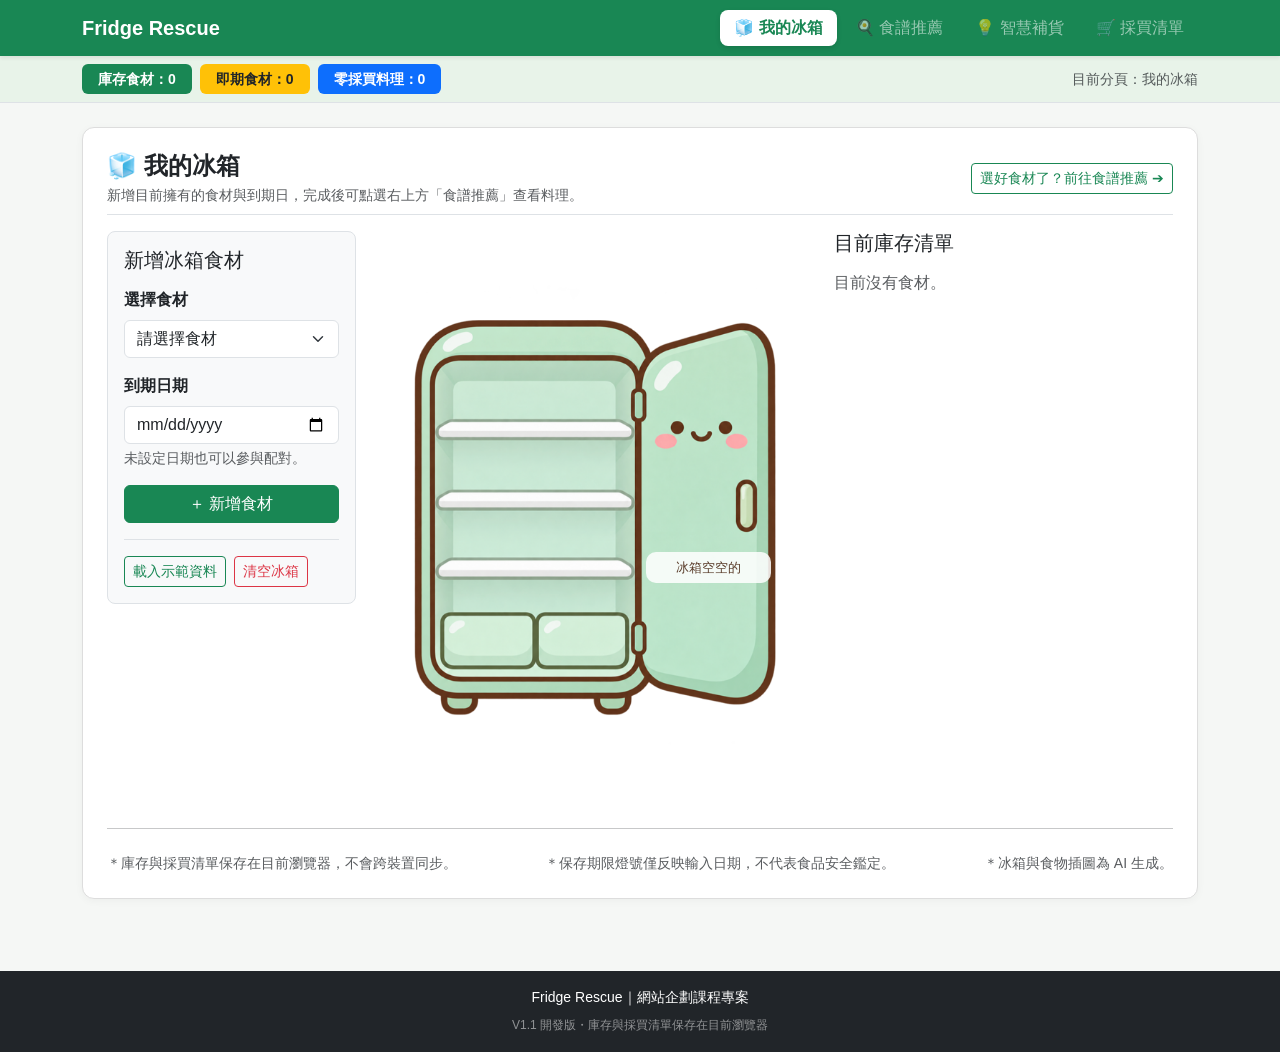
==== commit 3905d2cf: "冰箱頁加入可愛冰箱與食物貼圖 - 冰箱頁改為三欄：表單、冰箱、庫存清單 - refresh() 同步繪製冰箱貼圖；B 正式接入時只隱藏暫用表單與清單 - 頁面註腳標註插圖為 AI 生成 - READM" ====
--- a/index.html
+++ b/index.html
@@ -105,7 +105,7 @@
                         <div class="row g-4">
 
                             <!-- 左半邊：新增食材表單 -->
-                            <div class="col-md-5">
+                            <div class="col-lg-3 col-md-6" data-mock-only>
                                 <div class="p-3 bg-light rounded-3 border">
                                     <h3 class="h5 mb-3">新增冰箱食材</h3>
                                     <form id="mockFridgeForm">
@@ -146,8 +146,13 @@
                                 </div>
                             </div>
 
+                            <!-- 中間：可愛冰箱（庫存食材會以貼圖出現在冰箱裡，由 fridgeVisual.js 繪製） -->
+                            <div class="col-lg-5 col-md-6">
+                                <div id="fridgeVisual"></div>
+                            </div>
+
                             <!-- 右半邊：目前庫存列表 -->
-                            <div class="col-md-7">
+                            <div class="col-lg-4 col-md-12" data-mock-only>
                                 <h3 class="h5 mb-3">目前庫存清單</h3>
                                 <div id="mockFridgeList">
                                     <p class="text-muted">目前沒有食材。</p>
@@ -162,6 +167,7 @@
                     <div class="d-flex flex-wrap justify-content-between text-muted small gap-2">
                         <span>＊庫存與採買清單保存在目前瀏覽器，不會跨裝置同步。</span>
                         <span>＊保存期限燈號僅反映輸入日期，不代表食品安全鑑定。</span>
+                        <span>＊冰箱與食物插圖為 AI 生成。</span>
                     </div>
 
                 </div>
@@ -435,6 +441,9 @@
     <!-- 食材主檔 -->
     <script src="ingredients.js"></script>
 
+    <!-- 冰箱貼圖繪製 -->
+    <script src="fridgeVisual.js"></script>
+
     <!-- 測試食譜 -->
     <script src="recipes.js"></script>
 
--- a/mystyle.css
+++ b/mystyle.css
@@ -162,4 +162,152 @@
     .shopping-item {
         flex-wrap: wrap;
     }
-}+}
+/* ==============================
+   可愛冰箱（fridgeVisual.js）
+   ============================== */
+
+.fv-root {
+    position: relative;
+    max-width: 520px;
+    margin: 0 auto;
+}
+
+.fv-fridge {
+    display: block;
+    width: 100%;
+    height: auto;
+}
+
+/* 各層位置：以 1200×1600 原圖座標換算成百分比，貼圖站在層板上 */
+.fv-zone {
+    position: absolute;
+    left: 16.7%;
+    width: 41.6%;
+    display: flex;
+    align-items: flex-end;
+    justify-content: center;
+}
+
+.fv-zone[data-zone="dairy"]  { top: 26.6%; height: 7.2%; }
+.fv-zone[data-zone="meat"]   { top: 35.6%; height: 10.3%; }
+.fv-zone[data-zone="staple"] { top: 47.8%; height: 10.3%; }
+.fv-zone[data-zone="veg"] {
+    top: 60%;
+    height: 15.9%;
+    flex-wrap: wrap;
+    align-content: flex-end;
+    justify-content: flex-start;
+}
+
+.fv-item {
+    position: relative;
+    box-sizing: border-box;
+    flex: 1 1 0;
+    min-width: 0;
+    max-width: 20%;
+    height: 100%;
+}
+
+.fv-zone[data-zone="veg"] .fv-item {
+    flex: 0 0 20%;
+    height: 50%;
+}
+
+.fv-sticker {
+    display: block;
+    width: 100%;
+    height: 100%;
+    object-fit: contain;
+    /* 貼圖四周有透明邊，放大一點讓食物看得清楚；往上長，不蓋到層板 */
+    transform: scale(1.4);
+    transform-origin: 50% 88%;
+}
+
+.fv-fallback {
+    display: flex;
+    align-items: center;
+    justify-content: center;
+    width: 100%;
+    height: 100%;
+    font-size: 11px;
+    text-align: center;
+    line-height: 1.1;
+}
+
+/* 到期標記：黃＝快到期，紅＝已逾期 */
+.fv-soon::after,
+.fv-expired::after {
+    content: "";
+    position: absolute;
+    left: 6%;
+    top: 4%;
+    width: 28%;
+    max-width: 12px;
+    aspect-ratio: 1;
+    border-radius: 50%;
+    border: 1.5px solid #ffffff;
+    box-shadow: 0 0 2px rgba(0, 0, 0, 0.35);
+}
+
+.fv-soon::after { background-color: #ffc107; }
+.fv-expired::after { background-color: #dc3545; }
+.fv-expired .fv-sticker { opacity: 0.55; }
+
+.fv-count {
+    position: absolute;
+    right: -2px;
+    top: -3px;
+    min-width: 16px;
+    padding: 0 3px;
+    border-radius: 8px;
+    background-color: #198754;
+    color: #ffffff;
+    font-size: 10px;
+    line-height: 16px;
+    text-align: center;
+    font-weight: bold;
+}
+
+.fv-more {
+    display: flex;
+    align-items: center;
+    justify-content: center;
+    border-radius: 50%;
+    background-color: #ffffff;
+    border: 2px solid #5a3d2b;
+    color: #5a3d2b;
+    font-weight: bold;
+    font-size: 13px;
+    aspect-ratio: 1;
+    height: auto;
+    align-self: center;
+}
+
+.fv-empty {
+    position: absolute;
+    left: 62%;
+    top: 56%;
+    width: 29%;
+    margin: 0;
+    padding: 6px 4px;
+    border-radius: 10px;
+    background-color: rgba(255, 255, 255, 0.85);
+    color: #5a3d2b;
+    font-size: 13px;
+    text-align: center;
+}
+
+/* 新加入的食材：從上方彈進冰箱 */
+.fv-pop {
+    animation: fv-pop 0.55s cubic-bezier(0.34, 1.56, 0.64, 1);
+}
+
+@keyframes fv-pop {
+    0%   { transform: translateY(-160%) scale(0.6); opacity: 0; }
+    100% { transform: translateY(0) scale(1); opacity: 1; }
+}
+
+@media (prefers-reduced-motion: reduce) {
+    .fv-pop { animation: none; }
+}
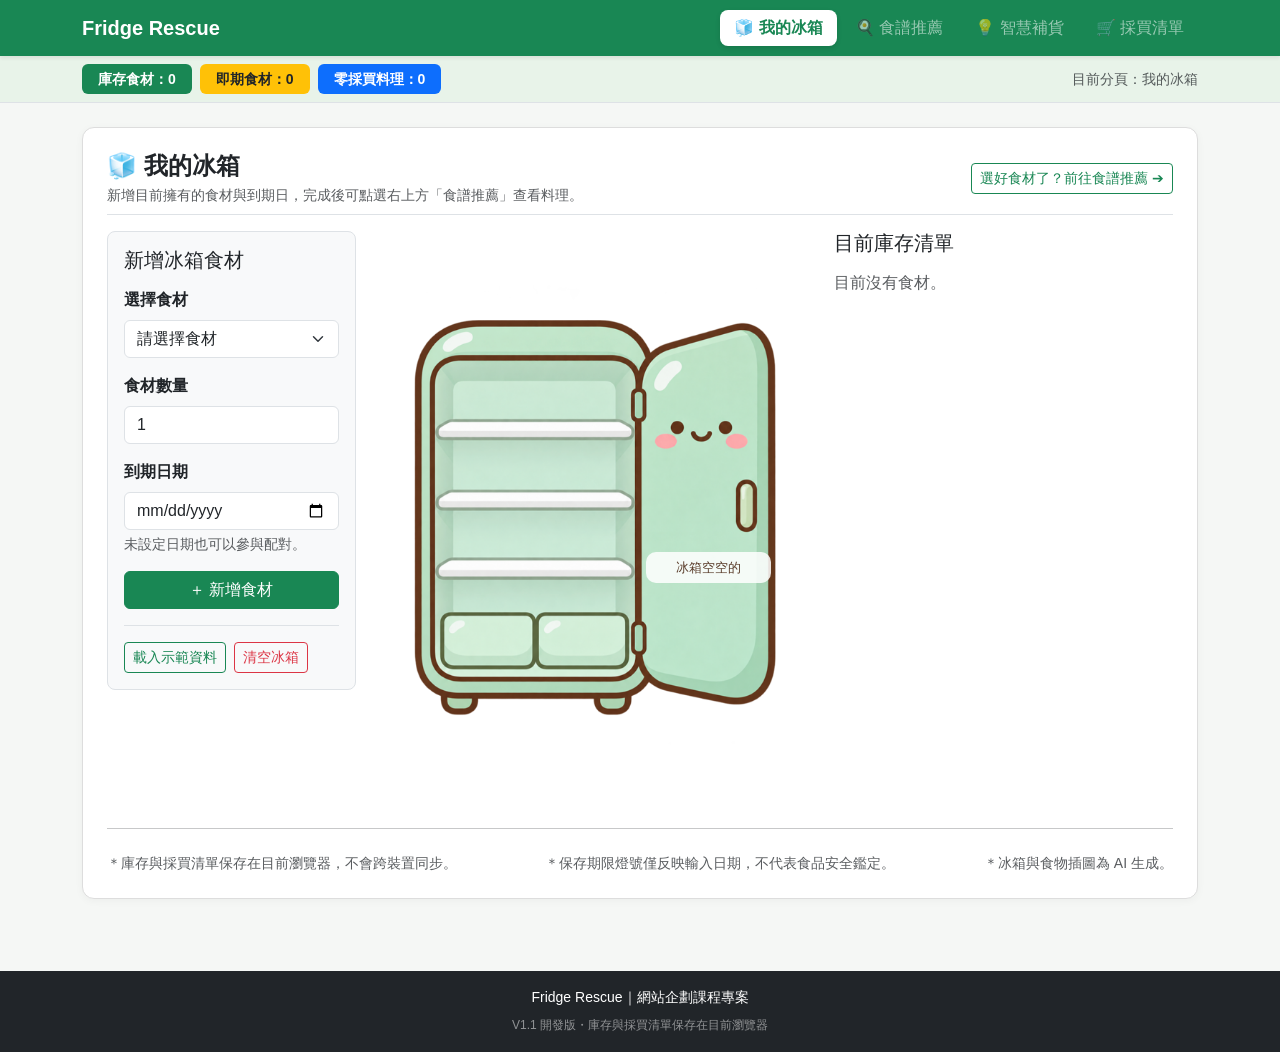
==== commit 67157067: "修改數量部分" ====
--- a/index.html
+++ b/index.html
@@ -119,6 +119,15 @@
                                             </select>
                                         </div>
 
+
+                                        <div class="mb-3">
+    <label for="ingredientQty" class="form-label fw-bold">
+        食材數量
+    </label>
+    <input type="number" id="ingredientQty" class="form-control qty-input"
+        step="0.1" min="0.1" value="1" placeholder="例如：1 或 1.5" required>
+    
+</div>
                                         <div class="mb-3">
                                             <label for="expiryDate" class="form-label fw-bold">
                                                 到期日期
@@ -401,6 +410,13 @@
                         </p>
 
                         <div class="mb-2">
+    <label for="quickAddQty" class="form-label small fw-bold mb-1">
+        數量（最多小數點後一位）
+    </label>
+    <input type="number" id="quickAddQty" class="form-control form-control-sm qty-input"
+        step="0.1" min="0.1" value="1" required>
+</div>
+                        <div class="mb-2">
                             <label for="quickAddExpiry" class="form-label small fw-bold mb-1">
                                 到期日期（已預填建議保存天數，可修改或留空）
                             </label>
@@ -523,11 +539,13 @@
                         });
                         if (!master) return;
 
-                        document.getElementById("quickAddIngredientId").value = master.ingredient_id;
-                        document.getElementById("quickAddIngredientName").textContent = master.ingredient_name;
-                        document.getElementById("quickAddExpiry").value = addDaysStr(master.suggested_days);
-                        document.getElementById("quickAddSuggestText").textContent =
-                            "🌱 建議冷藏保存約 " + master.suggested_days + " 天";
+                       // 打開快捷視窗時，預填數量為 1
+document.getElementById("quickAddIngredientId").value = master.ingredient_id;
+document.getElementById("quickAddIngredientName").textContent = master.ingredient_name;
+document.getElementById("quickAddQty").value = "1";
+document.getElementById("quickAddExpiry").value = addDaysStr(master.suggested_days);
+document.getElementById("quickAddSuggestText").textContent =
+    "🌱 建議冷藏保存約 " + master.suggested_days + " 天";
 
                         if (window.bootstrap && bootstrap.Modal) {
                             bootstrap.Modal.getOrCreateInstance(
@@ -540,25 +558,29 @@
         }
 
         if (quickForm) {
-            quickForm.addEventListener("submit", function (e) {
-                e.preventDefault();
-                const ingSelect = document.getElementById("ingredientSelect");
-                const expInput = document.getElementById("expiryDate");
-                const fridgeForm = document.getElementById("mockFridgeForm");
-
-                if (ingSelect && expInput && fridgeForm) {
-                    ingSelect.value = document.getElementById("quickAddIngredientId").value;
-                    expInput.value = document.getElementById("quickAddExpiry").value;
-                    fridgeForm.requestSubmit();
-                }
-
-                if (window.bootstrap && bootstrap.Modal) {
-                    bootstrap.Modal.getOrCreateInstance(
-                        document.getElementById("quickAddFridgeModal")
-                    ).hide();
-                }
-            });
+    quickForm.addEventListener("submit", function (e) {
+        e.preventDefault();
+        const ingSelect = document.getElementById("ingredientSelect");
+        const qtyInput = document.getElementById("ingredientQty");
+        const expInput = document.getElementById("expiryDate");
+        const fridgeForm = document.getElementById("mockFridgeForm");
+
+        if (ingSelect && expInput && fridgeForm) {
+            ingSelect.value = document.getElementById("quickAddIngredientId").value;
+            if (qtyInput) {
+                qtyInput.value = document.getElementById("quickAddQty").value || "1";
+            }
+            expInput.value = document.getElementById("quickAddExpiry").value;
+            fridgeForm.requestSubmit();
         }
+
+        if (window.bootstrap && bootstrap.Modal) {
+            bootstrap.Modal.getOrCreateInstance(
+                document.getElementById("quickAddFridgeModal")
+            ).hide();
+        }
+    });
+}
     }());
     </script>
 
--- a/mystyle.css
+++ b/mystyle.css
@@ -298,6 +298,10 @@
     text-align: center;
 }
 
+/* 「+N」收進了快到期或已逾期的食材時，用顏色提醒 */
+.fv-more-soon { border-color: #ffc107; color: #8a6d00; }
+.fv-more-expired { border-color: #dc3545; color: #dc3545; }
+
 /* 新加入的食材：從上方彈進冰箱 */
 .fv-pop {
     animation: fv-pop 0.55s cubic-bezier(0.34, 1.56, 0.64, 1);
